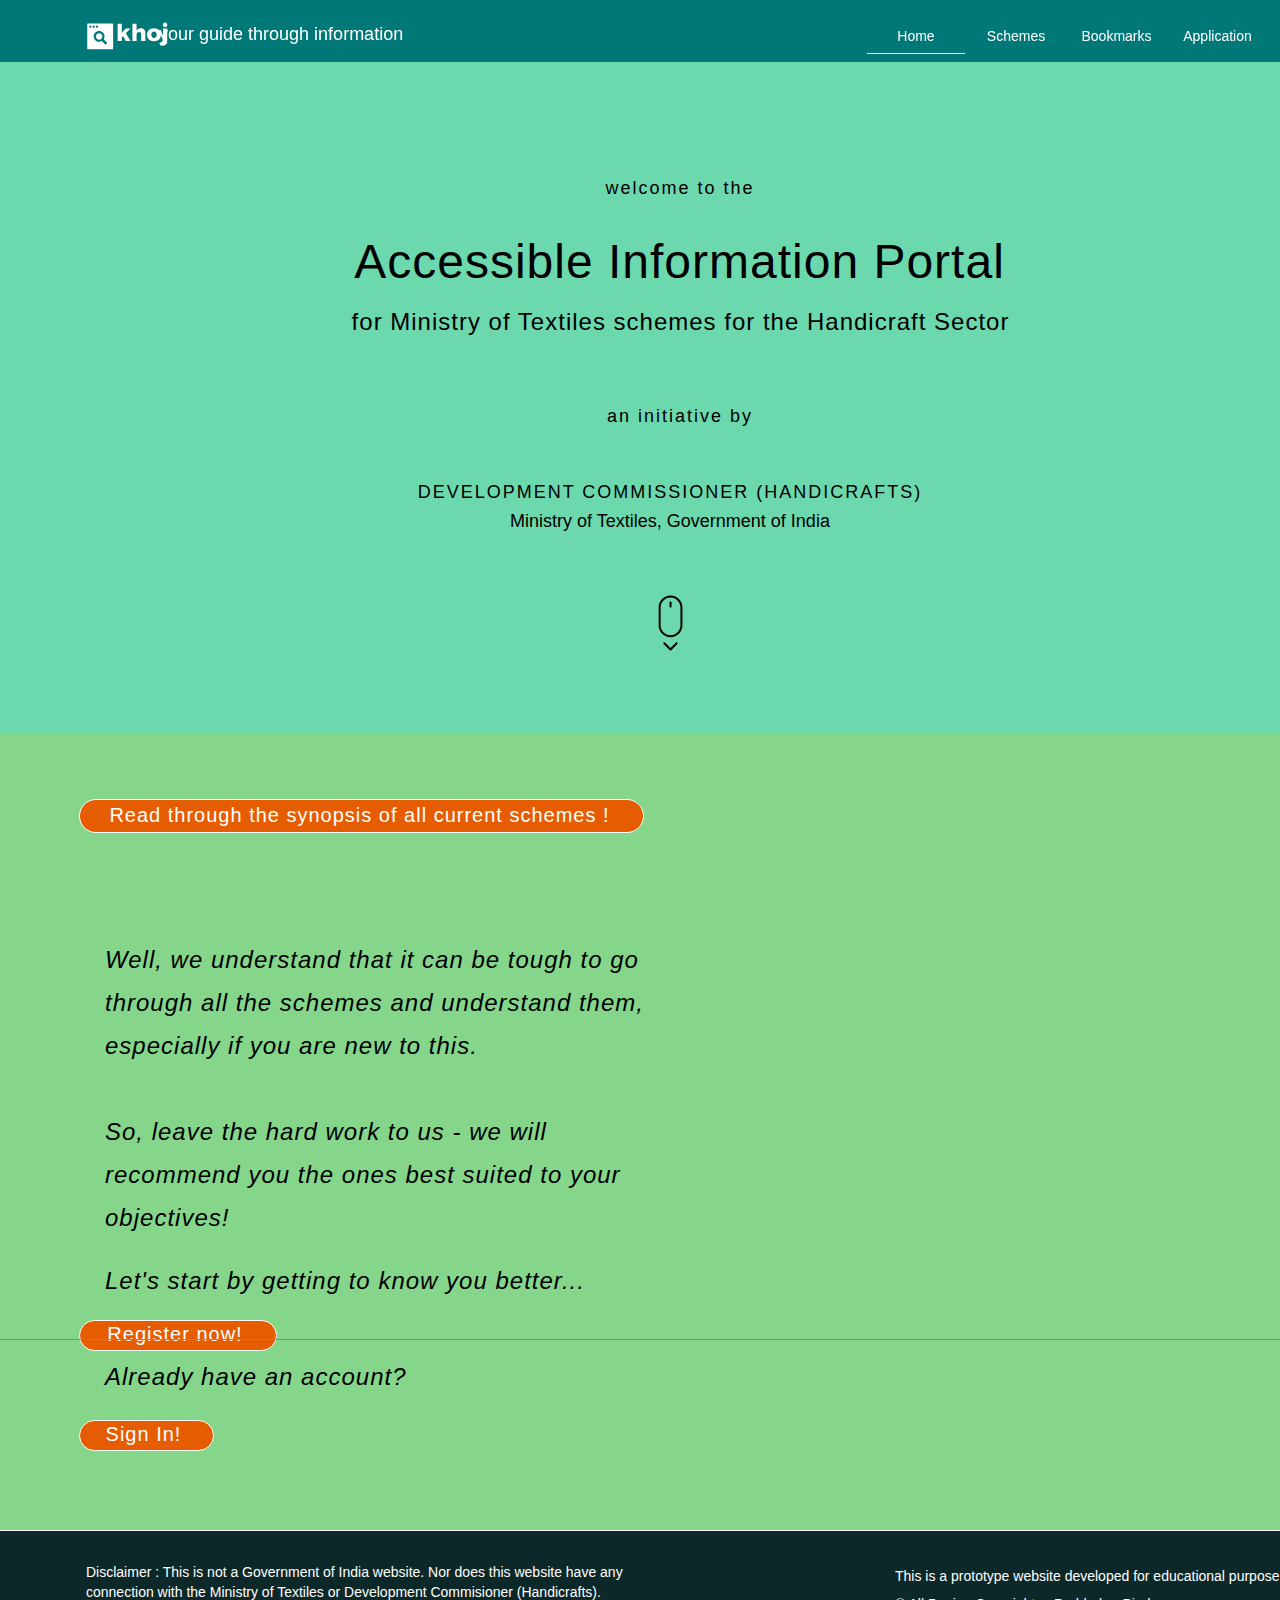
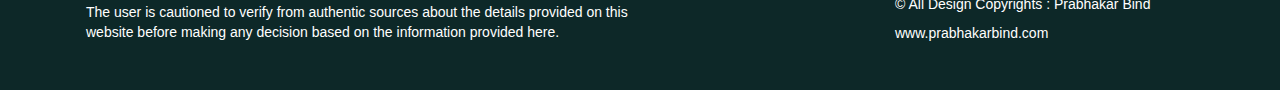
==== index.html @ 75a6207f "1st Commit" ====
<!DOCTYPE html>
<html class="nojs html css_verticalspacer" lang="en-US">
 <head>

  <meta http-equiv="Content-type" content="text/html;charset=UTF-8"/>
  <meta name="generator" content="2018.1.0.386"/>
  
  <script type="text/javascript">
   // Update the 'nojs'/'js' class on the html node
document.documentElement.className = document.documentElement.className.replace(/\bnojs\b/g, 'js');

// Check that all required assets are uploaded and up-to-date
if(typeof Muse == "undefined") window.Muse = {}; window.Muse.assets = {"required":["museutils.js", "museconfig.js", "jquery.watch.js", "jquery.musemenu.js", "require.js", "index.css"], "outOfDate":[]};
</script>
  
  <title>Home</title>
  <!-- CSS -->
  <link rel="stylesheet" type="text/css" href="css/site_global.css?crc=444006867"/>
  <link rel="stylesheet" type="text/css" href="css/master_b-master.css?crc=3882688086"/>
  <link rel="stylesheet" type="text/css" href="css/index.css?crc=4077096719" id="pagesheet"/>
  <!-- IE-only CSS -->
  <!--[if lt IE 9]>
  <link rel="stylesheet" type="text/css" href="css/iefonts_index.css?crc=381731650"/>
  <![endif]-->
  <!-- Other scripts -->
  <script type="text/javascript">
   var __adobewebfontsappname__ = "muse";
</script>
  <!-- JS includes -->
  <script src="https://webfonts.creativecloud.com/ubuntu:n3,n5,n4,i3:default.js" type="text/javascript"></script>
  <!--[if lt IE 9]>
  <script src="scripts/html5shiv.js?crc=4241844378" type="text/javascript"></script>
  <![endif]-->
   </head>
 <body>

  <div class="clearfix" id="page"><!-- group -->
   <div class="clearfix grpelem" id="pu12442"><!-- column -->
    <div class="clip_frame colelem" id="u12442"><!-- svg -->
     <img class="svg" id="u12438" src="images/khoj_logo_outlines.svg?crc=4001768612" width="86" height="31" alt="" data-mu-svgfallback="images/khoj_logo_outlines_poster_.png?crc=4198487439"/>
    </div>
    <div class="browser_width colelem" id="u9307-bw">
     <div id="u9307"><!-- column -->
      <div class="clearfix" id="u9307_align_to_page">
       <div class="clearfix colelem" id="u9432-4"><!-- content -->
        <p>welcome to the</p>
       </div>
       <div class="clearfix colelem" id="u9436-4"><!-- content -->
        <p>Accessible Information Portal</p>
       </div>
       <div class="clearfix colelem" id="u9439-4"><!-- content -->
        <p>for Ministry of Textiles schemes for the Handicraft Sector</p>
       </div>
       <div class="clearfix colelem" id="u9442-4"><!-- content -->
        <p>an initiative by</p>
       </div>
       <div class="clearfix colelem" id="u9492-4"><!-- content -->
        <p>DEVELOPMENT COMMISSIONER (HANDICRAFTS)</p>
       </div>
       <div class="clearfix colelem" id="u9495-4"><!-- content -->
        <p>Ministry of Textiles, Government of India</p>
       </div>
       <div class="clip_frame colelem" id="u12160"><!-- svg -->
        <img class="svg" id="u12156" src="images/mouse-scroll-thin--noun_486805_cc.svg?crc=195424425" width="35" height="64" alt="" data-mu-svgfallback="images/mouse%20scroll%20thin-%20noun_486805_cc_poster_.png?crc=3994994141"/>
       </div>
      </div>
     </div>
    </div>
    <div class="clearfix colelem" id="pu9454"><!-- group -->
     <div class="browser_width grpelem" id="u9454-bw">
      <div id="u9454"><!-- column -->
       <div class="clearfix" id="u9454_align_to_page">
        <a class="nonblock nontext Button transition rounded-corners clearfix colelem" id="buttonu9468" href="schemes.html"><!-- container box --><div class="clearfix grpelem" id="u9469-4"><!-- content --><p>Read through the synopsis of all current schemes !</p></div></a>
        <div class="clearfix colelem" id="u9477-7"><!-- content -->
         <p>Well, we understand that it can be tough to go through all the schemes and understand them, especially if you are new to this.</p>
         <p>&nbsp;</p>
         <p>So, leave the hard work to us - we will recommend you the ones best suited to your objectives!</p>
        </div>
        <div class="clearfix colelem" id="u9480-4"><!-- content -->
         <p>Let's start by getting to know you better...</p>
        </div>
        <a class="nonblock nontext Button transition rounded-corners clearfix colelem" id="buttonu9485" href="registration1.html"><!-- container box --><div class="clearfix grpelem" id="u9486-4"><!-- content --><p>Register now!</p></div></a>
       </div>
      </div>
     </div>
     <div class="browser_width grpelem" id="u12179-bw">
      <div id="u12179"><!-- column -->
       <div class="clearfix" id="u12179_align_to_page">
        <div class="clearfix colelem" id="u12167-4"><!-- content -->
         <p>Already have an account?</p>
        </div>
        <div class="Button transition rounded-corners clearfix colelem" id="buttonu12170"><!-- container box -->
         <div class="clearfix grpelem" id="u12171-4"><!-- content -->
          <p>Sign In!</p>
         </div>
        </div>
       </div>
      </div>
     </div>
    </div>
   </div>
   <div class="clearfix grpelem" id="pu9519"><!-- group -->
    <div id="u9519"><!-- simple frame --></div>
    <nav class="MenuBar clearfix" id="menuu9310"><!-- horizontal box -->
     <div class="MenuItemContainer clearfix grpelem" id="u9311"><!-- vertical box -->
      <a class="nonblock nontext MenuItem MenuItemWithSubMenu MuseMenuActive clearfix colelem" id="u9312" href="index.html"><!-- horizontal box --><div class="MenuItemLabel NoWrap clearfix grpelem" id="u9314-4"><!-- content --><p>Home</p></div></a>
     </div>
     <div class="MenuItemContainer clearfix grpelem" id="u9318"><!-- vertical box -->
      <a class="nonblock nontext MenuItem MenuItemWithSubMenu clearfix colelem" id="u9321" href="schemes.html"><!-- horizontal box --><div class="MenuItemLabel NoWrap clearfix grpelem" id="u9324-4"><!-- content --><p>Schemes</p></div></a>
     </div>
     <div class="MenuItemContainer clearfix grpelem" id="u9355"><!-- vertical box -->
      <a class="nonblock nontext MenuItem MenuItemWithSubMenu clearfix colelem" id="u9358" href="bookmarks.html"><!-- horizontal box --><div class="MenuItemLabel NoWrap clearfix grpelem" id="u9361-4"><!-- content --><p>Bookmarks</p></div></a>
     </div>
     <div class="MenuItemContainer clearfix grpelem" id="u9384"><!-- vertical box -->
      <a class="nonblock nontext MenuItem MenuItemWithSubMenu clearfix colelem" id="u9387" href="application.html"><!-- horizontal box --><div class="MenuItemLabel NoWrap clearfix grpelem" id="u9388-4"><!-- content --><p>Application</p></div></a>
     </div>
    </nav>
    <div class="clearfix" id="u9423-4"><!-- content -->
     <p>your guide through information</p>
    </div>
   </div>
   <div class="verticalspacer" data-offset-top="1487" data-content-above-spacer="1487" data-content-below-spacer="160"></div>
   <div class="clearfix grpelem" id="u9516"><!-- group -->
    <div class="clearfix grpelem" id="u9504-6"><!-- content -->
     <p>Disclaimer : This is not a Government of India website. Nor does this website have any connection with the Ministry of Textiles or Development Commisioner (Handicrafts).</p>
     <p>The user is cautioned to verify from authentic sources about the details provided on this website before making any decision based on the information provided here.</p>
    </div>
    <div class="clearfix grpelem" id="pu9507-6"><!-- column -->
     <div class="clearfix colelem" id="u9507-6"><!-- content -->
      <p>This is a prototype website developed for educational purpose.</p>
      <p>© All Design Copyrights : Prabhakar Bind</p>
     </div>
     <a class="nonblock nontext clearfix colelem" id="u9510-4" href="http://www.prabhakarbind.com" target="_blank" title="Prabhakar Bind Portfolio Website"><!-- content --><p>www.prabhakarbind.com</p></a>
    </div>
   </div>
  </div>
  <!-- Other scripts -->
  <script type="text/javascript">
   // Decide whether to suppress missing file error or not based on preference setting
var suppressMissingFileError = false
</script>
  <script type="text/javascript">
   window.Muse.assets.check=function(c){if(!window.Muse.assets.checked){window.Muse.assets.checked=!0;var b={},d=function(a,b){if(window.getComputedStyle){var c=window.getComputedStyle(a,null);return c&&c.getPropertyValue(b)||c&&c[b]||""}if(document.documentElement.currentStyle)return(c=a.currentStyle)&&c[b]||a.style&&a.style[b]||"";return""},a=function(a){if(a.match(/^rgb/))return a=a.replace(/\s+/g,"").match(/([\d\,]+)/gi)[0].split(","),(parseInt(a[0])<<16)+(parseInt(a[1])<<8)+parseInt(a[2]);if(a.match(/^\#/))return parseInt(a.substr(1),
16);return 0},f=function(f){for(var g=document.getElementsByTagName("link"),j=0;j<g.length;j++)if("text/css"==g[j].type){var l=(g[j].href||"").match(/\/?css\/([\w\-]+\.css)\?crc=(\d+)/);if(!l||!l[1]||!l[2])break;b[l[1]]=l[2]}g=document.createElement("div");g.className="version";g.style.cssText="display:none; width:1px; height:1px;";document.getElementsByTagName("body")[0].appendChild(g);for(j=0;j<Muse.assets.required.length;){var l=Muse.assets.required[j],k=l.match(/([\w\-\.]+)\.(\w+)$/),i=k&&k[1]?
k[1]:null,k=k&&k[2]?k[2]:null;switch(k.toLowerCase()){case "css":i=i.replace(/\W/gi,"_").replace(/^([^a-z])/gi,"_$1");g.className+=" "+i;i=a(d(g,"color"));k=a(d(g,"backgroundColor"));i!=0||k!=0?(Muse.assets.required.splice(j,1),"undefined"!=typeof b[l]&&(i!=b[l]>>>24||k!=(b[l]&16777215))&&Muse.assets.outOfDate.push(l)):j++;g.className="version";break;case "js":j++;break;default:throw Error("Unsupported file type: "+k);}}c?c().jquery!="1.8.3"&&Muse.assets.outOfDate.push("jquery-1.8.3.min.js"):Muse.assets.required.push("jquery-1.8.3.min.js");
g.parentNode.removeChild(g);if(Muse.assets.outOfDate.length||Muse.assets.required.length)g="Some files on the server may be missing or incorrect. Clear browser cache and try again. If the problem persists please contact website author.",f&&Muse.assets.outOfDate.length&&(g+="\nOut of date: "+Muse.assets.outOfDate.join(",")),f&&Muse.assets.required.length&&(g+="\nMissing: "+Muse.assets.required.join(",")),suppressMissingFileError?(g+="\nUse SuppressMissingFileError key in AppPrefs.xml to show missing file error pop up.",console.log(g)):alert(g)};location&&location.search&&location.search.match&&location.search.match(/muse_debug/gi)?
setTimeout(function(){f(!0)},5E3):f()}};
var muse_init=function(){require.config({baseUrl:""});require(["jquery","museutils","whatinput","jquery.watch","jquery.musemenu"],function(c){var $ = c;$(document).ready(function(){try{
window.Muse.assets.check($);/* body */
Muse.Utils.transformMarkupToFixBrowserProblemsPreInit();/* body */
Muse.Utils.prepHyperlinks(true);/* body */
Muse.Utils.resizeHeight('.browser_width');/* resize height */
Muse.Utils.requestAnimationFrame(function() { $('body').addClass('initialized'); });/* mark body as initialized */
Muse.Utils.makeButtonsVisibleAfterSettingMinWidth();/* body */
Muse.Utils.initWidget('.MenuBar', ['#bp_infinity'], function(elem) { return $(elem).museMenu(); });/* unifiedNavBar */
Muse.Utils.fullPage('#page');/* 100% height page */
Muse.Utils.showWidgetsWhenReady();/* body */
Muse.Utils.transformMarkupToFixBrowserProblems();/* body */
}catch(b){if(b&&"function"==typeof b.notify?b.notify():Muse.Assert.fail("Error calling selector function: "+b),false)throw b;}})})};

</script>
  <!-- RequireJS script -->
  <script src="scripts/require.js?crc=7928878" type="text/javascript" async data-main="scripts/museconfig.js?crc=310584261" onload="if (requirejs) requirejs.onError = function(requireType, requireModule) { if (requireType && requireType.toString && requireType.toString().indexOf && 0 <= requireType.toString().indexOf('#scripterror')) window.Muse.assets.check(); }" onerror="window.Muse.assets.check();"></script>
   </body>
</html>
---- css/site_global.css ----
html{min-height:100%;min-width:100%;-ms-text-size-adjust:none;}body,div,dl,dt,dd,ul,ol,li,nav,h1,h2,h3,h4,h5,h6,pre,code,form,fieldset,legend,input,button,textarea,p,blockquote,th,td,a{margin:0px;padding:0px;border-width:0px;border-style:solid;border-color:transparent;-webkit-transform-origin:left top;-ms-transform-origin:left top;-o-transform-origin:left top;transform-origin:left top;background-repeat:no-repeat;}button.submit-btn{-moz-box-sizing:content-box;-webkit-box-sizing:content-box;box-sizing:content-box;}.transition{-webkit-transition-property:background-image,background-position,background-color,border-color,border-radius,color,font-size,font-style,font-weight,letter-spacing,line-height,text-align,box-shadow,text-shadow,opacity;transition-property:background-image,background-position,background-color,border-color,border-radius,color,font-size,font-style,font-weight,letter-spacing,line-height,text-align,box-shadow,text-shadow,opacity;}.transition *{-webkit-transition:inherit;transition:inherit;}table{border-collapse:collapse;border-spacing:0px;}fieldset,img{border:0px;border-style:solid;-webkit-transform-origin:left top;-ms-transform-origin:left top;-o-transform-origin:left top;transform-origin:left top;}address,caption,cite,code,dfn,em,strong,th,var,optgroup{font-style:inherit;font-weight:inherit;}del,ins{text-decoration:none;}li{list-style:none;}caption,th{text-align:left;}h1,h2,h3,h4,h5,h6{font-size:100%;font-weight:inherit;}input,button,textarea,select,optgroup,option{font-family:inherit;font-size:inherit;font-style:inherit;font-weight:inherit;}.form-grp input,.form-grp textarea{-webkit-appearance:none;-webkit-border-radius:0;}body{font-family:Arial, Helvetica Neue, Helvetica, sans-serif;text-align:left;font-size:14px;line-height:17px;word-wrap:break-word;text-rendering:optimizeLegibility;-moz-font-feature-settings:'liga';-ms-font-feature-settings:'liga';-webkit-font-feature-settings:'liga';font-feature-settings:'liga';}a:link{color:#0000FF;text-decoration:underline;}a:visited{color:#800080;text-decoration:underline;}a:hover{color:#0000FF;text-decoration:underline;}a:active{color:#EE0000;text-decoration:underline;}a.nontext{color:black;text-decoration:none;font-style:normal;font-weight:normal;}.normal_text{color:#000000;direction:ltr;font-family:Arial, Helvetica Neue, Helvetica, sans-serif;font-size:14px;font-style:normal;font-weight:normal;letter-spacing:0px;line-height:17px;text-align:left;text-decoration:none;text-indent:0px;text-transform:none;vertical-align:0px;padding:0px;}.list0 li:before{position:absolute;right:100%;letter-spacing:0px;text-decoration:none;font-weight:normal;font-style:normal;}.rtl-list li:before{right:auto;left:100%;}.nls-None > li:before,.nls-None .list3 > li:before,.nls-None .list6 > li:before{margin-right:6px;content:'•';}.nls-None .list1 > li:before,.nls-None .list4 > li:before,.nls-None .list7 > li:before{margin-right:6px;content:'○';}.nls-None,.nls-None .list1,.nls-None .list2,.nls-None .list3,.nls-None .list4,.nls-None .list5,.nls-None .list6,.nls-None .list7,.nls-None .list8{padding-left:34px;}.nls-None.rtl-list,.nls-None .list1.rtl-list,.nls-None .list2.rtl-list,.nls-None .list3.rtl-list,.nls-None .list4.rtl-list,.nls-None .list5.rtl-list,.nls-None .list6.rtl-list,.nls-None .list7.rtl-list,.nls-None .list8.rtl-list{padding-left:0px;padding-right:34px;}.nls-None .list2 > li:before,.nls-None .list5 > li:before,.nls-None .list8 > li:before{margin-right:6px;content:'-';}.nls-None.rtl-list > li:before,.nls-None .list1.rtl-list > li:before,.nls-None .list2.rtl-list > li:before,.nls-None .list3.rtl-list > li:before,.nls-None .list4.rtl-list > li:before,.nls-None .list5.rtl-list > li:before,.nls-None .list6.rtl-list > li:before,.nls-None .list7.rtl-list > li:before,.nls-None .list8.rtl-list > li:before{margin-right:0px;margin-left:6px;}.TabbedPanelsTab{white-space:nowrap;}.MenuBar .MenuBarView,.MenuBar .SubMenuView{display:block;list-style:none;}.MenuBar .SubMenu{display:none;position:absolute;}.NoWrap{white-space:nowrap;word-wrap:normal;}.rootelem{margin-left:auto;margin-right:auto;}.colelem{display:inline;float:left;clear:both;}.clearfix:after{content:"\0020";visibility:hidden;display:block;height:0px;clear:both;}*:first-child+html .clearfix{zoom:1;}.clip_frame{overflow:hidden;}.popup_anchor{position:relative;width:0px;height:0px;}.allow_click_through *{pointer-events:auto;}.popup_element{z-index:100000;}.svg{display:block;vertical-align:top;}span.wrap{content:'';clear:left;display:block;}span.actAsInlineDiv{display:inline-block;}.position_content,.excludeFromNormalFlow{float:left;}.preload_images{position:absolute;overflow:hidden;left:-9999px;top:-9999px;height:1px;width:1px;}.preload{height:1px;width:1px;}.animateStates{-webkit-transition:0.3s ease-in-out;-moz-transition:0.3s ease-in-out;-o-transition:0.3s ease-in-out;transition:0.3s ease-in-out;}[data-whatinput="mouse"] *:focus,[data-whatinput="touch"] *:focus,input:focus,textarea:focus{outline:none;}textarea{resize:none;overflow:auto;}.allow_click_through,.fld-prompt{pointer-events:none;}.wrapped-input{position:absolute;top:0px;left:0px;background:transparent;border:none;}.submit-btn{z-index:50000;cursor:pointer;}.anchor_item{width:22px;height:18px;}.MenuBar .SubMenuVisible,.MenuBarVertical .SubMenuVisible,.MenuBar .SubMenu .SubMenuVisible,.popup_element.Active,span.actAsPara,.actAsDiv,a.nonblock.nontext,img.block{display:block;}.widget_invisible,.js .invi,.js .mse_pre_init{visibility:hidden;}.ose_ei{visibility:hidden;z-index:0;}.no_vert_scroll{overflow-y:hidden;}.always_vert_scroll{overflow-y:scroll;}.always_horz_scroll{overflow-x:scroll;}.fullscreen{overflow:hidden;left:0px;top:0px;position:fixed;height:100%;width:100%;-moz-box-sizing:border-box;-webkit-box-sizing:border-box;-ms-box-sizing:border-box;box-sizing:border-box;}.fullwidth{position:absolute;}.borderbox{-moz-box-sizing:border-box;-webkit-box-sizing:border-box;-ms-box-sizing:border-box;box-sizing:border-box;}.scroll_wrapper{position:absolute;overflow:auto;left:0px;right:0px;top:0px;bottom:0px;padding-top:0px;padding-bottom:0px;margin-top:0px;margin-bottom:0px;}.browser_width > *{position:absolute;left:0px;right:0px;}.grpelem,.accordion_wrapper{display:inline;float:left;}.fld-checkbox input[type=checkbox],.fld-radiobutton input[type=radio]{position:absolute;overflow:hidden;clip:rect(0px, 0px, 0px, 0px);height:1px;width:1px;margin:-1px;padding:0px;border:0px;}.fld-checkbox input[type=checkbox] + label,.fld-radiobutton input[type=radio] + label{display:inline-block;background-repeat:no-repeat;cursor:pointer;float:left;width:100%;height:100%;}.pointer_cursor,.fld-recaptcha-mode,.fld-recaptcha-refresh,.fld-recaptcha-help{cursor:pointer;}p,h1,h2,h3,h4,h5,h6,ol,ul,span.actAsPara{max-height:1000000px;}.superscript{vertical-align:super;font-size:66%;line-height:0px;}.subscript{vertical-align:sub;font-size:66%;line-height:0px;}.horizontalSlideShow{-ms-touch-action:pan-y;touch-action:pan-y;}.verticalSlideShow{-ms-touch-action:pan-x;touch-action:pan-x;}.colelem100,.verticalspacer{clear:both;}.list0 li,.MenuBar .MenuItemContainer,.SlideShowContentPanel .fullscreen img,.css_verticalspacer .verticalspacer{position:relative;}.popup_element.Inactive,.js .disn,.js .an_invi,.hidden,.breakpoint{display:none;}#muse_css_mq{position:absolute;display:none;background-color:#FFFFFE;}.fluid_height_spacer{width:0.01px;}.muse_check_css{display:none;position:fixed;}@media screen and (-webkit-min-device-pixel-ratio:0){body{text-rendering:auto;}}
---- css/master_b-master.css ----
#u12438{display:block;}#u9519{background-color:#007877;}#menuu9310{border-width:0px;border-color:transparent;background-color:transparent;}#u12442,#u9311,#u9312{background-color:transparent;}#u9312:hover{border-style:solid;border-color:#FFFFFF;border-width:0px 0px 1px;}#u9314-4{border-width:0px;border-color:transparent;background-color:transparent;text-align:center;color:#FFFFFF;font-family:ubuntu, sans-serif;font-weight:500;}#u9318,#u9321{background-color:transparent;}#u9312.MuseMenuActive,#u9321:hover{border-style:solid;border-color:#FFFFFF;border-width:0px 0px 1px;}#u9324-4{border-width:0px;border-color:transparent;background-color:transparent;text-align:center;color:#FFFFFF;font-family:ubuntu, sans-serif;font-weight:500;}#u9355,#u9358{background-color:transparent;}#u9321.MuseMenuActive,#u9358:hover{border-style:solid;border-color:#FFFFFF;border-width:0px 0px 1px;}#u9361-4{border-width:0px;border-color:transparent;background-color:transparent;text-align:center;color:#FFFFFF;font-family:ubuntu, sans-serif;font-weight:500;}#u9384,#u9387{background-color:transparent;}#u9358.MuseMenuActive,#u9387:hover{border-style:solid;border-color:#FFFFFF;border-width:0px 0px 1px;}#u9387.MuseMenuActive{border-style:solid;border-color:#FFFFFF;border-width:0px 0px 1px;}#u9388-4{border-width:0px;border-color:transparent;background-color:transparent;text-align:center;color:#FFFFFF;font-family:ubuntu, sans-serif;font-weight:500;}.MenuItem{cursor:pointer;}#u9423-4{background-color:transparent;text-transform:lowercase;font-size:18px;color:#FFFFFF;line-height:22px;font-family:ubuntu, sans-serif;font-weight:300;}#u9516{background-color:#0D2828;}#u9504-6{background-color:transparent;color:#FFFFFF;line-height:20px;font-family:ubuntu, sans-serif;font-weight:300;}#u9507-6,#u9510-4{background-color:transparent;color:#FFFFFF;line-height:28px;font-family:ubuntu, sans-serif;font-weight:300;}
---- css/index.css ----
.version.index{color:#0000F3;background-color:#038F0F;}#page{z-index:1;width:1340px;min-height:597px;background-image:none;border-width:0px;border-color:#000000;background-color:transparent;padding-bottom:1px;margin-left:auto;margin-right:auto;}#pu12442{z-index:108;width:0.01px;padding-bottom:0px;margin-right:-10000px;margin-top:21px;margin-left:-100px;}#u12442{z-index:108;width:86px;margin-left:184px;position:relative;}#u12438{z-index:109;}#u9307{z-index:2;min-height:671.7500000000001px;background-color:#6CD8AE;padding-bottom:0px;}#u9307_align_to_page{margin-left:auto;margin-right:auto;position:relative;width:1340px;left:-100px;padding-top:115px;padding-bottom:80px;}#u9432-4{z-index:3;width:424px;min-height:29px;background-color:transparent;font-size:18px;letter-spacing:2px;text-align:center;color:#000000;line-height:22px;font-family:ubuntu, sans-serif;font-weight:300;left:568px;position:relative;}#u9436-4{z-index:19;width:849px;min-height:64px;background-color:transparent;font-size:48px;letter-spacing:1px;text-align:center;color:#000000;line-height:58px;font-family:ubuntu, sans-serif;font-weight:500;left:355px;margin-top:27px;position:relative;}#u9439-4{z-index:23;width:849px;min-height:34px;background-color:transparent;font-size:24px;letter-spacing:1px;text-align:center;color:#000000;line-height:29px;font-family:ubuntu, sans-serif;font-weight:300;left:356px;margin-top:10px;position:relative;}#u9442-4{z-index:7;width:424px;min-height:29px;background-color:transparent;font-size:18px;letter-spacing:2px;text-align:center;color:#000000;line-height:22px;font-family:ubuntu, sans-serif;font-weight:300;left:568px;margin-top:64px;position:relative;}#u9492-4{z-index:11;width:540px;min-height:29px;background-color:transparent;font-size:18px;letter-spacing:2px;text-align:center;color:#000000;line-height:22px;font-family:ubuntu, sans-serif;font-weight:500;left:500px;margin-top:47px;position:relative;}#u9495-4{z-index:15;width:540px;min-height:29px;background-color:transparent;font-size:18px;letter-spacing:0px;text-align:center;color:#000000;line-height:22px;font-family:ubuntu, sans-serif;font-weight:300;left:500px;position:relative;}#u12160{z-index:59;width:35px;background-color:transparent;left:752px;margin-top:51px;position:relative;}#u12156{z-index:60;display:block;}.js body{visibility:hidden;}.js body.initialized{visibility:visible;}#u9307-bw{z-index:2;min-height:671.7500000000001px;margin-top:10px;}#pu9454{z-index:27;width:0.01px;}#u9454{z-index:27;min-height:753px;background-color:#85D68A;}#u9454_align_to_page{margin-left:auto;margin-right:auto;position:relative;width:1340px;left:-100px;padding-top:65px;padding-bottom:179px;}#buttonu9468{z-index:28;width:563px;height:28px;-webkit-transition-duration:0.3s;-webkit-transition-delay:0s;-webkit-transition-timing-function:ease-in-out;transition-duration:0.3s;transition-delay:0s;transition-timing-function:ease-in-out;background-image:url("../images/blank.gif?crc=4208392903");border-style:solid;border-width:1px;border-color:#FFFFFF;background-color:#E65C00;border-radius:50px;padding-bottom:4px;left:179px;position:relative;}#buttonu9468:hover{border-color:#FFFFFF;background-color:#FFFFFF;width:563px;height:28px;min-height:0px;margin:0px;}#u9469-4{z-index:29;width:531px;min-height:25px;background-color:transparent;font-size:20px;letter-spacing:1px;text-align:center;color:#FFFFFF;line-height:24px;font-family:ubuntu, sans-serif;font-weight:400;position:relative;margin-right:-10000px;margin-top:3px;left:14px;}#buttonu9468:hover #u9469-4{padding-top:0px;padding-bottom:0px;min-height:25px;width:531px;margin:3px -10000px 0px 0px;}#buttonu9468.ButtonSelected #u9469-4{padding-top:0px;padding-bottom:0px;min-height:25px;width:531px;margin:3px -10000px 0px 0px;}#buttonu9468:hover #u9469-4 p{color:#E65C00;visibility:inherit;}#u9477-7{z-index:38;width:580px;min-height:33px;background-color:transparent;font-size:24px;letter-spacing:1px;color:#000000;line-height:43px;font-family:ubuntu, sans-serif;font-weight:300;font-style:italic;left:205px;margin-top:105px;position:relative;}#u9480-4{z-index:45;width:580px;min-height:33px;background-color:transparent;font-size:24px;letter-spacing:1px;color:#000000;line-height:43px;font-family:ubuntu, sans-serif;font-weight:300;font-style:italic;left:205px;margin-top:20px;position:relative;}#buttonu9485{z-index:33;width:196px;height:29px;-webkit-transition-duration:0.3s;-webkit-transition-delay:0s;-webkit-transition-timing-function:ease-in-out;transition-duration:0.3s;transition-delay:0s;transition-timing-function:ease-in-out;background-image:url("../images/blank.gif?crc=4208392903");border-style:solid;border-width:1px;border-color:#FFFFFF;background-color:#E65C00;border-radius:50px;left:179px;margin-top:18px;position:relative;}#buttonu9485:hover{border-color:#FFFFFF;background-color:#FFFFFF;width:196px;height:29px;min-height:0px;margin:18px 0px 0px;}#u9486-4{z-index:34;width:162px;min-height:28px;background-color:transparent;font-size:20px;letter-spacing:1px;text-align:center;color:#FFFFFF;line-height:24px;font-family:ubuntu, sans-serif;font-weight:400;position:relative;margin-right:-10000px;margin-top:1px;left:14px;}#buttonu9485:hover #u9486-4{padding-top:0px;padding-bottom:0px;min-height:28px;width:162px;margin:1px -10000px 0px 0px;}#buttonu9485.ButtonSelected #u9486-4{padding-top:0px;padding-bottom:0px;min-height:28px;width:162px;margin:1px -10000px 0px 0px;}#buttonu9485:hover #u9486-4 p{color:#E65C00;visibility:inherit;}#u9454-bw{z-index:27;min-height:753px;}#u12179{z-index:49;min-height:147px;border-style:solid;border-color:#43B557;background-color:transparent;border-width:1px 0px 0px;}#u12179_align_to_page{margin-left:auto;margin-right:auto;position:relative;width:1340px;left:-100px;padding-top:15px;padding-bottom:37px;}#u12167-4{z-index:50;width:343px;min-height:33px;background-color:transparent;font-size:24px;letter-spacing:1px;color:#000000;line-height:43px;font-family:ubuntu, sans-serif;font-weight:300;font-style:italic;left:205px;position:relative;}#buttonu12170{z-index:54;width:133px;height:29px;-webkit-transition-duration:0.3s;-webkit-transition-delay:0s;-webkit-transition-timing-function:ease-in-out;transition-duration:0.3s;transition-delay:0s;transition-timing-function:ease-in-out;background-image:url("../images/blank.gif?crc=4208392903");border-style:solid;border-width:1px;border-color:#FFFFFF;background-color:#E65C00;border-radius:50px;left:179px;margin-top:22px;position:relative;}#buttonu12170:hover{border-color:#FFFFFF;background-color:#FFFFFF;width:133px;height:29px;min-height:0px;margin:22px 0px 0px;}#buttonu12170.ButtonSelected{background-color:#E65C00;width:133px;height:29px;min-height:0px;margin:22px 0px 0px;}#u12171-4{z-index:55;width:99px;min-height:28px;background-color:transparent;font-size:20px;letter-spacing:1px;text-align:center;color:#FFFFFF;line-height:24px;font-family:ubuntu, sans-serif;font-weight:400;position:relative;margin-right:-10000px;margin-top:1px;left:14px;}#buttonu12170:hover #u12171-4{padding-top:0px;padding-bottom:0px;min-height:28px;width:99px;margin:1px -10000px 0px 0px;}#buttonu12170.ButtonSelected #u12171-4{padding-top:0px;padding-bottom:0px;min-height:28px;width:99px;margin:1px -10000px 0px 0px;}#buttonu12170:hover #u12171-4 p{color:#E65C00;visibility:inherit;}#buttonu9468.ButtonSelected #u9469-4 p,#buttonu9485.ButtonSelected #u9486-4 p,#buttonu12170.ButtonSelected #u12171-4 p{color:#FFFFFF;visibility:inherit;}#u12179-bw{z-index:49;min-height:147px;margin-top:605px;}#pu9519{z-index:61;width:0.01px;height:0px;padding-bottom:62px;margin-right:-10000px;}#u9519{z-index:61;width:1348px;height:62px;position:fixed;top:0px;left:50%;margin-left:-674px;}#menuu9310{z-index:62;width:400px;height:34px;position:fixed;top:20px;left:50%;margin-left:227px;}#u9311{width:98px;min-height:33px;padding-bottom:1px;position:relative;margin-right:-10000px;}#u9312{width:98px;padding-bottom:16px;position:relative;}#u9312:hover{width:98px;min-height:0px;margin:0px 0px -1px;}#u9314-4{width:98px;min-height:17px;position:relative;margin-right:-10000px;top:8px;}#u9312:hover #u9314-4{padding-top:0px;padding-bottom:0px;min-height:17px;width:98px;margin:0px -10000px 0px 0px;}#u9318{width:98px;min-height:34px;position:relative;margin-right:-10000px;left:100px;}#u9321{width:98px;padding-bottom:17px;position:relative;}#u9312.MuseMenuActive,#u9321:hover{width:98px;min-height:0px;margin:0px 0px -1px;}#u9321.MuseMenuActive{width:98px;min-height:0px;margin:0px 0px -1px;}#u9324-4{width:98px;min-height:17px;position:relative;margin-right:-10000px;top:8px;}#u9312.MuseMenuActive #u9314-4,#u9321:hover #u9324-4{padding-top:0px;padding-bottom:0px;min-height:17px;width:98px;margin:0px -10000px 0px 0px;}#u9321.MuseMenuActive #u9324-4{padding-top:0px;padding-bottom:0px;min-height:17px;width:98px;margin:0px -10000px 0px 0px;}#u9355{width:99px;min-height:34px;position:relative;margin-right:-10000px;left:200px;}#u9358{width:99px;padding-bottom:17px;position:relative;}#u9358:hover{width:99px;min-height:0px;margin:0px 0px -1px;}#u9361-4{width:99px;min-height:17px;position:relative;margin-right:-10000px;top:8px;}#u9358:hover #u9361-4{padding-top:0px;padding-bottom:0px;min-height:17px;width:99px;margin:0px -10000px 0px 0px;}#u9384{width:99px;min-height:34px;position:relative;margin-right:-10000px;left:301px;}#u9387{width:99px;padding-bottom:17px;position:relative;}#u9358.MuseMenuActive,#u9387:hover{width:99px;min-height:0px;margin:0px 0px -1px;}#u9387.MuseMenuActive{width:99px;min-height:0px;margin:0px 0px -1px;}#u9388-4{width:99px;min-height:17px;position:relative;margin-right:-10000px;top:8px;}#u9358.MuseMenuActive #u9361-4,#u9387:hover #u9388-4{padding-top:0px;padding-bottom:0px;min-height:17px;width:99px;margin:0px -10000px 0px 0px;}#u9387.MuseMenuActive #u9388-4{padding-top:0px;padding-bottom:0px;min-height:17px;width:99px;margin:0px -10000px 0px 0px;}#u9423-4{z-index:87;width:300px;min-height:23px;position:fixed;top:23px;left:50%;margin-left:-481px;}.css_verticalspacer .verticalspacer{height:calc(100vh - 1647px);}#u9516{z-index:91;width:1348px;padding-bottom:43px;position:relative;margin-right:-10000px;left:-4px;}#u9504-6{z-index:92;width:574px;min-height:83px;position:relative;margin-right:-10000px;margin-top:31px;left:90px;}#pu9507-6{z-index:98;width:0.01px;margin-right:-10000px;margin-top:31px;margin-left:899px;}#u9507-6{z-index:98;width:402px;min-height:60px;position:relative;}#u9510-4{z-index:104;width:327px;min-height:24px;top:-3px;margin-bottom:-3px;position:relative;}#muse_css_mq,.html{background-color:#FFFFFF;}body{position:relative;min-width:1340px;}.verticalspacer{min-height:1px;}
---- css/iefonts_index.css ----
#u9314-4{font-family:ubuntu-n5, sans-serif;}#u9324-4{font-family:ubuntu-n5, sans-serif;}#u9361-4{font-family:ubuntu-n5, sans-serif;}#u9388-4{font-family:ubuntu-n5, sans-serif;}#u9423-4,#u9504-6,#u9507-6,#u9510-4{font-family:ubuntu-n3, sans-serif;}#u9436-4,#u9492-4{font-family:ubuntu-n5, sans-serif;}#u9432-4,#u9439-4,#u9442-4,#u9495-4{font-family:ubuntu-n3, sans-serif;}#u9469-4{font-family:ubuntu-n4, sans-serif;}#u9486-4{font-family:ubuntu-n4, sans-serif;}#u9477-7,#u9480-4,#u12167-4{font-family:ubuntu-i3, sans-serif;}#u12171-4{font-family:ubuntu-n4, sans-serif;}
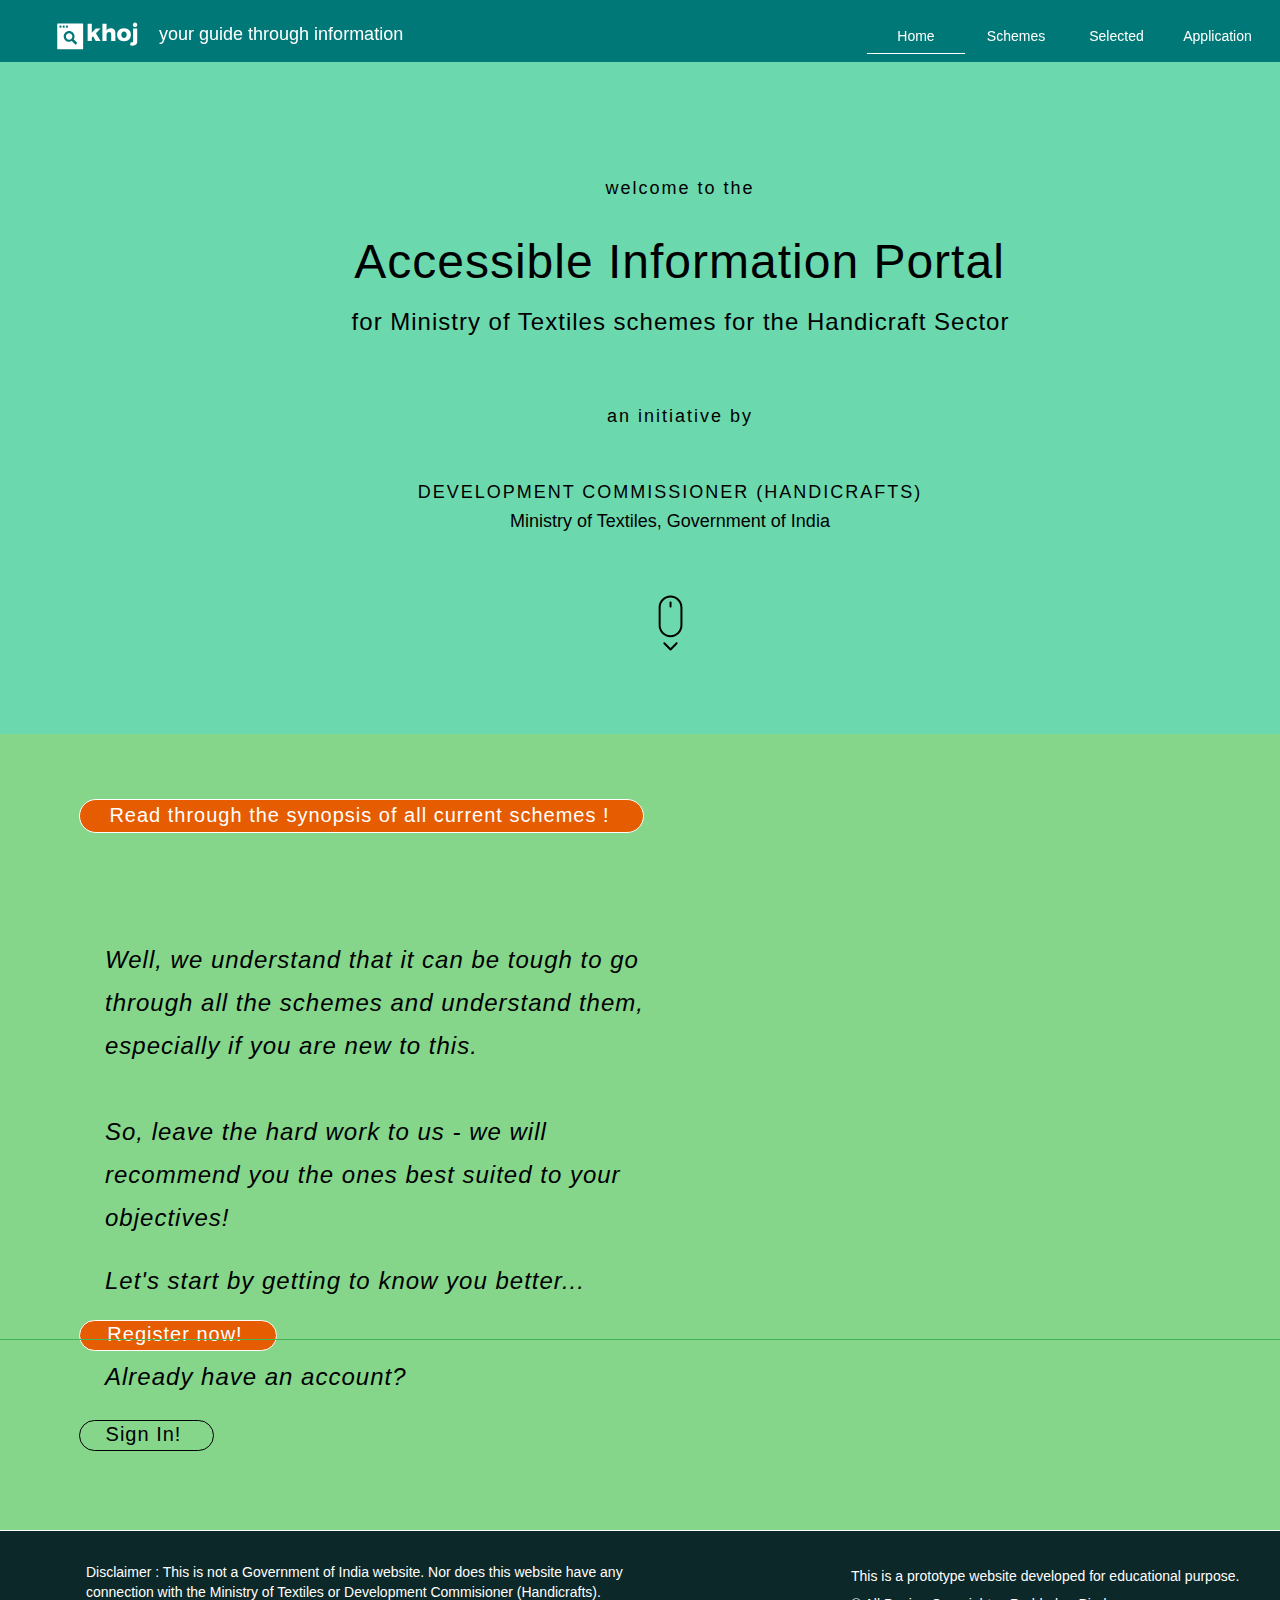
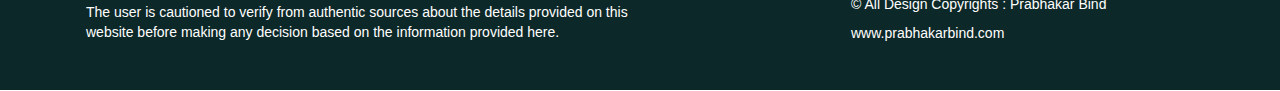
==== commit 5a7f13ef: "Update-02" ====
--- a/index.html
+++ b/index.html
@@ -10,14 +10,14 @@
 document.documentElement.className = document.documentElement.className.replace(/\bnojs\b/g, 'js');
 
 // Check that all required assets are uploaded and up-to-date
-if(typeof Muse == "undefined") window.Muse = {}; window.Muse.assets = {"required":["museutils.js", "museconfig.js", "jquery.watch.js", "jquery.musemenu.js", "require.js", "index.css"], "outOfDate":[]};
+if(typeof Muse == "undefined") window.Muse = {}; window.Muse.assets = {"required":["museutils.js", "museconfig.js", "jquery.musemenu.js", "jquery.watch.js", "require.js", "index.css"], "outOfDate":[]};
 </script>
   
   <title>Home</title>
   <!-- CSS -->
   <link rel="stylesheet" type="text/css" href="css/site_global.css?crc=444006867"/>
-  <link rel="stylesheet" type="text/css" href="css/master_b-master.css?crc=3882688086"/>
-  <link rel="stylesheet" type="text/css" href="css/index.css?crc=4077096719" id="pagesheet"/>
+  <link rel="stylesheet" type="text/css" href="css/master_b-master.css?crc=3859135314"/>
+  <link rel="stylesheet" type="text/css" href="css/index.css?crc=4289910284" id="pagesheet"/>
   <!-- IE-only CSS -->
   <!--[if lt IE 9]>
   <link rel="stylesheet" type="text/css" href="css/iefonts_index.css?crc=381731650"/>
@@ -27,7 +27,7 @@
    var __adobewebfontsappname__ = "muse";
 </script>
   <!-- JS includes -->
-  <script src="https://webfonts.creativecloud.com/ubuntu:n3,n5,n4,i3:default.js" type="text/javascript"></script>
+  <script src="https://webfonts.creativecloud.com/ubuntu:n5,n3,n4,i3:default.js" type="text/javascript"></script>
   <!--[if lt IE 9]>
   <script src="scripts/html5shiv.js?crc=4241844378" type="text/javascript"></script>
   <![endif]-->
@@ -35,10 +35,32 @@
  <body>
 
   <div class="clearfix" id="page"><!-- group -->
-   <div class="clearfix grpelem" id="pu12442"><!-- column -->
-    <div class="clip_frame colelem" id="u12442"><!-- svg -->
+   <div class="clearfix grpelem" id="pu9519"><!-- group -->
+    <div class="browser_width" id="u9519-bw">
+     <div id="u9519"><!-- simple frame --></div>
+    </div>
+    <nav class="MenuBar clearfix" id="menuu9310"><!-- horizontal box -->
+     <div class="MenuItemContainer clearfix grpelem" id="u9311"><!-- vertical box -->
+      <a class="nonblock nontext MenuItem MenuItemWithSubMenu MuseMenuActive clearfix colelem" id="u9312" href="index.html"><!-- horizontal box --><div class="MenuItemLabel NoWrap clearfix grpelem" id="u9314-4"><!-- content --><p>Home</p></div></a>
+     </div>
+     <div class="MenuItemContainer clearfix grpelem" id="u9318"><!-- vertical box -->
+      <a class="nonblock nontext MenuItem MenuItemWithSubMenu clearfix colelem" id="u9321" href="schemes.html"><!-- horizontal box --><div class="MenuItemLabel NoWrap clearfix grpelem" id="u9324-4"><!-- content --><p>Schemes</p></div></a>
+     </div>
+     <div class="MenuItemContainer clearfix grpelem" id="u9355"><!-- vertical box -->
+      <a class="nonblock nontext MenuItem MenuItemWithSubMenu clearfix colelem" id="u9358" href="selected.html"><!-- horizontal box --><div class="MenuItemLabel NoWrap clearfix grpelem" id="u9361-4"><!-- content --><p>Selected</p></div></a>
+     </div>
+     <div class="MenuItemContainer clearfix grpelem" id="u9384"><!-- vertical box -->
+      <a class="nonblock nontext MenuItem MenuItemWithSubMenu clearfix colelem" id="u9387" href="application.html"><!-- horizontal box --><div class="MenuItemLabel NoWrap clearfix grpelem" id="u9388-4"><!-- content --><p>Application</p></div></a>
+     </div>
+    </nav>
+    <div class="clearfix" id="u9423-4"><!-- content -->
+     <p>your guide through information</p>
+    </div>
+    <div class="clip_frame" id="u12442"><!-- svg -->
      <img class="svg" id="u12438" src="images/khoj_logo_outlines.svg?crc=4001768612" width="86" height="31" alt="" data-mu-svgfallback="images/khoj_logo_outlines_poster_.png?crc=4198487439"/>
     </div>
+   </div>
+   <div class="clearfix grpelem" id="pu9307"><!-- column -->
     <div class="browser_width colelem" id="u9307-bw">
      <div id="u9307"><!-- column -->
       <div class="clearfix" id="u9307_align_to_page">
@@ -99,38 +121,22 @@
      </div>
     </div>
    </div>
-   <div class="clearfix grpelem" id="pu9519"><!-- group -->
-    <div id="u9519"><!-- simple frame --></div>
-    <nav class="MenuBar clearfix" id="menuu9310"><!-- horizontal box -->
-     <div class="MenuItemContainer clearfix grpelem" id="u9311"><!-- vertical box -->
-      <a class="nonblock nontext MenuItem MenuItemWithSubMenu MuseMenuActive clearfix colelem" id="u9312" href="index.html"><!-- horizontal box --><div class="MenuItemLabel NoWrap clearfix grpelem" id="u9314-4"><!-- content --><p>Home</p></div></a>
+   <div class="verticalspacer" data-offset-top="1487" data-content-above-spacer="1487" data-content-below-spacer="160"></div>
+   <div class="browser_width grpelem" id="u9516-bw">
+    <div id="u9516"><!-- group -->
+     <div class="clearfix" id="u9516_align_to_page">
+      <div class="clearfix grpelem" id="u9504-6"><!-- content -->
+       <p>Disclaimer : This is not a Government of India website. Nor does this website have any connection with the Ministry of Textiles or Development Commisioner (Handicrafts).</p>
+       <p>The user is cautioned to verify from authentic sources about the details provided on this website before making any decision based on the information provided here.</p>
+      </div>
+      <div class="clearfix grpelem" id="pu9507-6"><!-- column -->
+       <div class="clearfix colelem" id="u9507-6"><!-- content -->
+        <p>This is a prototype website developed for educational purpose.</p>
+        <p>© All Design Copyrights : Prabhakar Bind</p>
+       </div>
+       <a class="nonblock nontext clearfix colelem" id="u9510-4" href="http://www.prabhakarbind.com" target="_blank" title="Prabhakar Bind Portfolio Website"><!-- content --><p>www.prabhakarbind.com</p></a>
+      </div>
      </div>
-     <div class="MenuItemContainer clearfix grpelem" id="u9318"><!-- vertical box -->
-      <a class="nonblock nontext MenuItem MenuItemWithSubMenu clearfix colelem" id="u9321" href="schemes.html"><!-- horizontal box --><div class="MenuItemLabel NoWrap clearfix grpelem" id="u9324-4"><!-- content --><p>Schemes</p></div></a>
-     </div>
-     <div class="MenuItemContainer clearfix grpelem" id="u9355"><!-- vertical box -->
-      <a class="nonblock nontext MenuItem MenuItemWithSubMenu clearfix colelem" id="u9358" href="bookmarks.html"><!-- horizontal box --><div class="MenuItemLabel NoWrap clearfix grpelem" id="u9361-4"><!-- content --><p>Bookmarks</p></div></a>
-     </div>
-     <div class="MenuItemContainer clearfix grpelem" id="u9384"><!-- vertical box -->
-      <a class="nonblock nontext MenuItem MenuItemWithSubMenu clearfix colelem" id="u9387" href="application.html"><!-- horizontal box --><div class="MenuItemLabel NoWrap clearfix grpelem" id="u9388-4"><!-- content --><p>Application</p></div></a>
-     </div>
-    </nav>
-    <div class="clearfix" id="u9423-4"><!-- content -->
-     <p>your guide through information</p>
-    </div>
-   </div>
-   <div class="verticalspacer" data-offset-top="1487" data-content-above-spacer="1487" data-content-below-spacer="160"></div>
-   <div class="clearfix grpelem" id="u9516"><!-- group -->
-    <div class="clearfix grpelem" id="u9504-6"><!-- content -->
-     <p>Disclaimer : This is not a Government of India website. Nor does this website have any connection with the Ministry of Textiles or Development Commisioner (Handicrafts).</p>
-     <p>The user is cautioned to verify from authentic sources about the details provided on this website before making any decision based on the information provided here.</p>
-    </div>
-    <div class="clearfix grpelem" id="pu9507-6"><!-- column -->
-     <div class="clearfix colelem" id="u9507-6"><!-- content -->
-      <p>This is a prototype website developed for educational purpose.</p>
-      <p>© All Design Copyrights : Prabhakar Bind</p>
-     </div>
-     <a class="nonblock nontext clearfix colelem" id="u9510-4" href="http://www.prabhakarbind.com" target="_blank" title="Prabhakar Bind Portfolio Website"><!-- content --><p>www.prabhakarbind.com</p></a>
     </div>
    </div>
   </div>
@@ -145,7 +151,7 @@
 k[1]:null,k=k&&k[2]?k[2]:null;switch(k.toLowerCase()){case "css":i=i.replace(/\W/gi,"_").replace(/^([^a-z])/gi,"_$1");g.className+=" "+i;i=a(d(g,"color"));k=a(d(g,"backgroundColor"));i!=0||k!=0?(Muse.assets.required.splice(j,1),"undefined"!=typeof b[l]&&(i!=b[l]>>>24||k!=(b[l]&16777215))&&Muse.assets.outOfDate.push(l)):j++;g.className="version";break;case "js":j++;break;default:throw Error("Unsupported file type: "+k);}}c?c().jquery!="1.8.3"&&Muse.assets.outOfDate.push("jquery-1.8.3.min.js"):Muse.assets.required.push("jquery-1.8.3.min.js");
 g.parentNode.removeChild(g);if(Muse.assets.outOfDate.length||Muse.assets.required.length)g="Some files on the server may be missing or incorrect. Clear browser cache and try again. If the problem persists please contact website author.",f&&Muse.assets.outOfDate.length&&(g+="\nOut of date: "+Muse.assets.outOfDate.join(",")),f&&Muse.assets.required.length&&(g+="\nMissing: "+Muse.assets.required.join(",")),suppressMissingFileError?(g+="\nUse SuppressMissingFileError key in AppPrefs.xml to show missing file error pop up.",console.log(g)):alert(g)};location&&location.search&&location.search.match&&location.search.match(/muse_debug/gi)?
 setTimeout(function(){f(!0)},5E3):f()}};
-var muse_init=function(){require.config({baseUrl:""});require(["jquery","museutils","whatinput","jquery.watch","jquery.musemenu"],function(c){var $ = c;$(document).ready(function(){try{
+var muse_init=function(){require.config({baseUrl:""});require(["jquery","museutils","whatinput","jquery.musemenu","jquery.watch"],function(c){var $ = c;$(document).ready(function(){try{
 window.Muse.assets.check($);/* body */
 Muse.Utils.transformMarkupToFixBrowserProblemsPreInit();/* body */
 Muse.Utils.prepHyperlinks(true);/* body */
--- a/css/master_b-master.css
+++ b/css/master_b-master.css
@@ -1 +1 @@
-#u12438{display:block;}#u9519{background-color:#007877;}#menuu9310{border-width:0px;border-color:transparent;background-color:transparent;}#u12442,#u9311,#u9312{background-color:transparent;}#u9312:hover{border-style:solid;border-color:#FFFFFF;border-width:0px 0px 1px;}#u9314-4{border-width:0px;border-color:transparent;background-color:transparent;text-align:center;color:#FFFFFF;font-family:ubuntu, sans-serif;font-weight:500;}#u9318,#u9321{background-color:transparent;}#u9312.MuseMenuActive,#u9321:hover{border-style:solid;border-color:#FFFFFF;border-width:0px 0px 1px;}#u9324-4{border-width:0px;border-color:transparent;background-color:transparent;text-align:center;color:#FFFFFF;font-family:ubuntu, sans-serif;font-weight:500;}#u9355,#u9358{background-color:transparent;}#u9321.MuseMenuActive,#u9358:hover{border-style:solid;border-color:#FFFFFF;border-width:0px 0px 1px;}#u9361-4{border-width:0px;border-color:transparent;background-color:transparent;text-align:center;color:#FFFFFF;font-family:ubuntu, sans-serif;font-weight:500;}#u9384,#u9387{background-color:transparent;}#u9358.MuseMenuActive,#u9387:hover{border-style:solid;border-color:#FFFFFF;border-width:0px 0px 1px;}#u9387.MuseMenuActive{border-style:solid;border-color:#FFFFFF;border-width:0px 0px 1px;}#u9388-4{border-width:0px;border-color:transparent;background-color:transparent;text-align:center;color:#FFFFFF;font-family:ubuntu, sans-serif;font-weight:500;}.MenuItem{cursor:pointer;}#u9423-4{background-color:transparent;text-transform:lowercase;font-size:18px;color:#FFFFFF;line-height:22px;font-family:ubuntu, sans-serif;font-weight:300;}#u9516{background-color:#0D2828;}#u9504-6{background-color:transparent;color:#FFFFFF;line-height:20px;font-family:ubuntu, sans-serif;font-weight:300;}#u9507-6,#u9510-4{background-color:transparent;color:#FFFFFF;line-height:28px;font-family:ubuntu, sans-serif;font-weight:300;}+#u9519{background-color:#007877;}#menuu9310{border-width:0px;border-color:transparent;background-color:transparent;}#u9311,#u9312{background-color:transparent;}#u9312:hover{border-style:solid;border-color:#FFFFFF;border-width:0px 0px 1px;}#u9314-4{border-width:0px;border-color:transparent;background-color:transparent;text-align:center;color:#FFFFFF;font-family:ubuntu, sans-serif;font-weight:500;}#u9318,#u9321{background-color:transparent;}#u9312.MuseMenuActive,#u9321:hover{border-style:solid;border-color:#FFFFFF;border-width:0px 0px 1px;}#u9324-4{border-width:0px;border-color:transparent;background-color:transparent;text-align:center;color:#FFFFFF;font-family:ubuntu, sans-serif;font-weight:500;}#u9355,#u9358{background-color:transparent;}#u9321.MuseMenuActive,#u9358:hover{border-style:solid;border-color:#FFFFFF;border-width:0px 0px 1px;}#u9361-4{border-width:0px;border-color:transparent;background-color:transparent;text-align:center;color:#FFFFFF;font-family:ubuntu, sans-serif;font-weight:500;}#u9384,#u9387{background-color:transparent;}#u9358.MuseMenuActive,#u9387:hover{border-style:solid;border-color:#FFFFFF;border-width:0px 0px 1px;}#u9387.MuseMenuActive{border-style:solid;border-color:#FFFFFF;border-width:0px 0px 1px;}#u9388-4{border-width:0px;border-color:transparent;background-color:transparent;text-align:center;color:#FFFFFF;font-family:ubuntu, sans-serif;font-weight:500;}.MenuItem{cursor:pointer;}#u9423-4{background-color:transparent;text-transform:lowercase;font-size:18px;color:#FFFFFF;line-height:22px;font-family:ubuntu, sans-serif;font-weight:300;}#u12442{background-color:transparent;}#u12438{display:block;}#u9516{background-color:#0D2828;}#u9504-6{background-color:transparent;color:#FFFFFF;line-height:20px;font-family:ubuntu, sans-serif;font-weight:300;}#u9507-6,#u9510-4{background-color:transparent;color:#FFFFFF;line-height:28px;font-family:ubuntu, sans-serif;font-weight:300;}--- a/css/index.css
+++ b/css/index.css
@@ -1 +1 @@
-.version.index{color:#0000F3;background-color:#038F0F;}#page{z-index:1;width:1340px;min-height:597px;background-image:none;border-width:0px;border-color:#000000;background-color:transparent;padding-bottom:1px;margin-left:auto;margin-right:auto;}#pu12442{z-index:108;width:0.01px;padding-bottom:0px;margin-right:-10000px;margin-top:21px;margin-left:-100px;}#u12442{z-index:108;width:86px;margin-left:184px;position:relative;}#u12438{z-index:109;}#u9307{z-index:2;min-height:671.7500000000001px;background-color:#6CD8AE;padding-bottom:0px;}#u9307_align_to_page{margin-left:auto;margin-right:auto;position:relative;width:1340px;left:-100px;padding-top:115px;padding-bottom:80px;}#u9432-4{z-index:3;width:424px;min-height:29px;background-color:transparent;font-size:18px;letter-spacing:2px;text-align:center;color:#000000;line-height:22px;font-family:ubuntu, sans-serif;font-weight:300;left:568px;position:relative;}#u9436-4{z-index:19;width:849px;min-height:64px;background-color:transparent;font-size:48px;letter-spacing:1px;text-align:center;color:#000000;line-height:58px;font-family:ubuntu, sans-serif;font-weight:500;left:355px;margin-top:27px;position:relative;}#u9439-4{z-index:23;width:849px;min-height:34px;background-color:transparent;font-size:24px;letter-spacing:1px;text-align:center;color:#000000;line-height:29px;font-family:ubuntu, sans-serif;font-weight:300;left:356px;margin-top:10px;position:relative;}#u9442-4{z-index:7;width:424px;min-height:29px;background-color:transparent;font-size:18px;letter-spacing:2px;text-align:center;color:#000000;line-height:22px;font-family:ubuntu, sans-serif;font-weight:300;left:568px;margin-top:64px;position:relative;}#u9492-4{z-index:11;width:540px;min-height:29px;background-color:transparent;font-size:18px;letter-spacing:2px;text-align:center;color:#000000;line-height:22px;font-family:ubuntu, sans-serif;font-weight:500;left:500px;margin-top:47px;position:relative;}#u9495-4{z-index:15;width:540px;min-height:29px;background-color:transparent;font-size:18px;letter-spacing:0px;text-align:center;color:#000000;line-height:22px;font-family:ubuntu, sans-serif;font-weight:300;left:500px;position:relative;}#u12160{z-index:59;width:35px;background-color:transparent;left:752px;margin-top:51px;position:relative;}#u12156{z-index:60;display:block;}.js body{visibility:hidden;}.js body.initialized{visibility:visible;}#u9307-bw{z-index:2;min-height:671.7500000000001px;margin-top:10px;}#pu9454{z-index:27;width:0.01px;}#u9454{z-index:27;min-height:753px;background-color:#85D68A;}#u9454_align_to_page{margin-left:auto;margin-right:auto;position:relative;width:1340px;left:-100px;padding-top:65px;padding-bottom:179px;}#buttonu9468{z-index:28;width:563px;height:28px;-webkit-transition-duration:0.3s;-webkit-transition-delay:0s;-webkit-transition-timing-function:ease-in-out;transition-duration:0.3s;transition-delay:0s;transition-timing-function:ease-in-out;background-image:url("../images/blank.gif?crc=4208392903");border-style:solid;border-width:1px;border-color:#FFFFFF;background-color:#E65C00;border-radius:50px;padding-bottom:4px;left:179px;position:relative;}#buttonu9468:hover{border-color:#FFFFFF;background-color:#FFFFFF;width:563px;height:28px;min-height:0px;margin:0px;}#u9469-4{z-index:29;width:531px;min-height:25px;background-color:transparent;font-size:20px;letter-spacing:1px;text-align:center;color:#FFFFFF;line-height:24px;font-family:ubuntu, sans-serif;font-weight:400;position:relative;margin-right:-10000px;margin-top:3px;left:14px;}#buttonu9468:hover #u9469-4{padding-top:0px;padding-bottom:0px;min-height:25px;width:531px;margin:3px -10000px 0px 0px;}#buttonu9468.ButtonSelected #u9469-4{padding-top:0px;padding-bottom:0px;min-height:25px;width:531px;margin:3px -10000px 0px 0px;}#buttonu9468:hover #u9469-4 p{color:#E65C00;visibility:inherit;}#u9477-7{z-index:38;width:580px;min-height:33px;background-color:transparent;font-size:24px;letter-spacing:1px;color:#000000;line-height:43px;font-family:ubuntu, sans-serif;font-weight:300;font-style:italic;left:205px;margin-top:105px;position:relative;}#u9480-4{z-index:45;width:580px;min-height:33px;background-color:transparent;font-size:24px;letter-spacing:1px;color:#000000;line-height:43px;font-family:ubuntu, sans-serif;font-weight:300;font-style:italic;left:205px;margin-top:20px;position:relative;}#buttonu9485{z-index:33;width:196px;height:29px;-webkit-transition-duration:0.3s;-webkit-transition-delay:0s;-webkit-transition-timing-function:ease-in-out;transition-duration:0.3s;transition-delay:0s;transition-timing-function:ease-in-out;background-image:url("../images/blank.gif?crc=4208392903");border-style:solid;border-width:1px;border-color:#FFFFFF;background-color:#E65C00;border-radius:50px;left:179px;margin-top:18px;position:relative;}#buttonu9485:hover{border-color:#FFFFFF;background-color:#FFFFFF;width:196px;height:29px;min-height:0px;margin:18px 0px 0px;}#u9486-4{z-index:34;width:162px;min-height:28px;background-color:transparent;font-size:20px;letter-spacing:1px;text-align:center;color:#FFFFFF;line-height:24px;font-family:ubuntu, sans-serif;font-weight:400;position:relative;margin-right:-10000px;margin-top:1px;left:14px;}#buttonu9485:hover #u9486-4{padding-top:0px;padding-bottom:0px;min-height:28px;width:162px;margin:1px -10000px 0px 0px;}#buttonu9485.ButtonSelected #u9486-4{padding-top:0px;padding-bottom:0px;min-height:28px;width:162px;margin:1px -10000px 0px 0px;}#buttonu9485:hover #u9486-4 p{color:#E65C00;visibility:inherit;}#u9454-bw{z-index:27;min-height:753px;}#u12179{z-index:49;min-height:147px;border-style:solid;border-color:#43B557;background-color:transparent;border-width:1px 0px 0px;}#u12179_align_to_page{margin-left:auto;margin-right:auto;position:relative;width:1340px;left:-100px;padding-top:15px;padding-bottom:37px;}#u12167-4{z-index:50;width:343px;min-height:33px;background-color:transparent;font-size:24px;letter-spacing:1px;color:#000000;line-height:43px;font-family:ubuntu, sans-serif;font-weight:300;font-style:italic;left:205px;position:relative;}#buttonu12170{z-index:54;width:133px;height:29px;-webkit-transition-duration:0.3s;-webkit-transition-delay:0s;-webkit-transition-timing-function:ease-in-out;transition-duration:0.3s;transition-delay:0s;transition-timing-function:ease-in-out;background-image:url("../images/blank.gif?crc=4208392903");border-style:solid;border-width:1px;border-color:#FFFFFF;background-color:#E65C00;border-radius:50px;left:179px;margin-top:22px;position:relative;}#buttonu12170:hover{border-color:#FFFFFF;background-color:#FFFFFF;width:133px;height:29px;min-height:0px;margin:22px 0px 0px;}#buttonu12170.ButtonSelected{background-color:#E65C00;width:133px;height:29px;min-height:0px;margin:22px 0px 0px;}#u12171-4{z-index:55;width:99px;min-height:28px;background-color:transparent;font-size:20px;letter-spacing:1px;text-align:center;color:#FFFFFF;line-height:24px;font-family:ubuntu, sans-serif;font-weight:400;position:relative;margin-right:-10000px;margin-top:1px;left:14px;}#buttonu12170:hover #u12171-4{padding-top:0px;padding-bottom:0px;min-height:28px;width:99px;margin:1px -10000px 0px 0px;}#buttonu12170.ButtonSelected #u12171-4{padding-top:0px;padding-bottom:0px;min-height:28px;width:99px;margin:1px -10000px 0px 0px;}#buttonu12170:hover #u12171-4 p{color:#E65C00;visibility:inherit;}#buttonu9468.ButtonSelected #u9469-4 p,#buttonu9485.ButtonSelected #u9486-4 p,#buttonu12170.ButtonSelected #u12171-4 p{color:#FFFFFF;visibility:inherit;}#u12179-bw{z-index:49;min-height:147px;margin-top:605px;}#pu9519{z-index:61;width:0.01px;height:0px;padding-bottom:62px;margin-right:-10000px;}#u9519{z-index:61;width:1348px;height:62px;position:fixed;top:0px;left:50%;margin-left:-674px;}#menuu9310{z-index:62;width:400px;height:34px;position:fixed;top:20px;left:50%;margin-left:227px;}#u9311{width:98px;min-height:33px;padding-bottom:1px;position:relative;margin-right:-10000px;}#u9312{width:98px;padding-bottom:16px;position:relative;}#u9312:hover{width:98px;min-height:0px;margin:0px 0px -1px;}#u9314-4{width:98px;min-height:17px;position:relative;margin-right:-10000px;top:8px;}#u9312:hover #u9314-4{padding-top:0px;padding-bottom:0px;min-height:17px;width:98px;margin:0px -10000px 0px 0px;}#u9318{width:98px;min-height:34px;position:relative;margin-right:-10000px;left:100px;}#u9321{width:98px;padding-bottom:17px;position:relative;}#u9312.MuseMenuActive,#u9321:hover{width:98px;min-height:0px;margin:0px 0px -1px;}#u9321.MuseMenuActive{width:98px;min-height:0px;margin:0px 0px -1px;}#u9324-4{width:98px;min-height:17px;position:relative;margin-right:-10000px;top:8px;}#u9312.MuseMenuActive #u9314-4,#u9321:hover #u9324-4{padding-top:0px;padding-bottom:0px;min-height:17px;width:98px;margin:0px -10000px 0px 0px;}#u9321.MuseMenuActive #u9324-4{padding-top:0px;padding-bottom:0px;min-height:17px;width:98px;margin:0px -10000px 0px 0px;}#u9355{width:99px;min-height:34px;position:relative;margin-right:-10000px;left:200px;}#u9358{width:99px;padding-bottom:17px;position:relative;}#u9358:hover{width:99px;min-height:0px;margin:0px 0px -1px;}#u9361-4{width:99px;min-height:17px;position:relative;margin-right:-10000px;top:8px;}#u9358:hover #u9361-4{padding-top:0px;padding-bottom:0px;min-height:17px;width:99px;margin:0px -10000px 0px 0px;}#u9384{width:99px;min-height:34px;position:relative;margin-right:-10000px;left:301px;}#u9387{width:99px;padding-bottom:17px;position:relative;}#u9358.MuseMenuActive,#u9387:hover{width:99px;min-height:0px;margin:0px 0px -1px;}#u9387.MuseMenuActive{width:99px;min-height:0px;margin:0px 0px -1px;}#u9388-4{width:99px;min-height:17px;position:relative;margin-right:-10000px;top:8px;}#u9358.MuseMenuActive #u9361-4,#u9387:hover #u9388-4{padding-top:0px;padding-bottom:0px;min-height:17px;width:99px;margin:0px -10000px 0px 0px;}#u9387.MuseMenuActive #u9388-4{padding-top:0px;padding-bottom:0px;min-height:17px;width:99px;margin:0px -10000px 0px 0px;}#u9423-4{z-index:87;width:300px;min-height:23px;position:fixed;top:23px;left:50%;margin-left:-481px;}.css_verticalspacer .verticalspacer{height:calc(100vh - 1647px);}#u9516{z-index:91;width:1348px;padding-bottom:43px;position:relative;margin-right:-10000px;left:-4px;}#u9504-6{z-index:92;width:574px;min-height:83px;position:relative;margin-right:-10000px;margin-top:31px;left:90px;}#pu9507-6{z-index:98;width:0.01px;margin-right:-10000px;margin-top:31px;margin-left:899px;}#u9507-6{z-index:98;width:402px;min-height:60px;position:relative;}#u9510-4{z-index:104;width:327px;min-height:24px;top:-3px;margin-bottom:-3px;position:relative;}#muse_css_mq,.html{background-color:#FFFFFF;}body{position:relative;min-width:1340px;}.verticalspacer{min-height:1px;}+.version.index{color:#0000FF;background-color:#B2D60C;}#page{z-index:1;width:1340px;min-height:597px;background-image:none;border-width:0px;border-color:#000000;background-color:transparent;padding-bottom:1px;margin-left:auto;margin-right:auto;}#pu9519{z-index:61;width:0.01px;height:0px;padding-bottom:62px;margin-right:-10000px;}#u9519{z-index:61;height:62px;position:fixed;top:0px;}#u9519-bw{z-index:61;}#menuu9310{z-index:62;width:400px;height:34px;position:fixed;top:20px;left:50%;margin-left:227px;}#u9311{width:98px;min-height:33px;padding-bottom:1px;position:relative;margin-right:-10000px;}#u9312{width:98px;padding-bottom:16px;position:relative;}#u9312:hover{width:98px;min-height:0px;margin:0px 0px -1px;}#u9314-4{width:98px;min-height:17px;position:relative;margin-right:-10000px;top:8px;}#u9312:hover #u9314-4{padding-top:0px;padding-bottom:0px;min-height:17px;width:98px;margin:0px -10000px 0px 0px;}#u9318{width:98px;min-height:34px;position:relative;margin-right:-10000px;left:100px;}#u9321{width:98px;padding-bottom:17px;position:relative;}#u9312.MuseMenuActive,#u9321:hover{width:98px;min-height:0px;margin:0px 0px -1px;}#u9321.MuseMenuActive{width:98px;min-height:0px;margin:0px 0px -1px;}#u9324-4{width:98px;min-height:17px;position:relative;margin-right:-10000px;top:8px;}#u9312.MuseMenuActive #u9314-4,#u9321:hover #u9324-4{padding-top:0px;padding-bottom:0px;min-height:17px;width:98px;margin:0px -10000px 0px 0px;}#u9321.MuseMenuActive #u9324-4{padding-top:0px;padding-bottom:0px;min-height:17px;width:98px;margin:0px -10000px 0px 0px;}#u9355{width:99px;min-height:34px;position:relative;margin-right:-10000px;left:200px;}#u9358{width:99px;padding-bottom:17px;position:relative;}#u9358:hover{width:99px;min-height:0px;margin:0px 0px -1px;}#u9361-4{width:99px;min-height:17px;position:relative;margin-right:-10000px;top:8px;}#u9358:hover #u9361-4{padding-top:0px;padding-bottom:0px;min-height:17px;width:99px;margin:0px -10000px 0px 0px;}#u9384{width:99px;min-height:34px;position:relative;margin-right:-10000px;left:301px;}#u9387{width:99px;padding-bottom:17px;position:relative;}#u9358.MuseMenuActive,#u9387:hover{width:99px;min-height:0px;margin:0px 0px -1px;}#u9387.MuseMenuActive{width:99px;min-height:0px;margin:0px 0px -1px;}#u9388-4{width:99px;min-height:17px;position:relative;margin-right:-10000px;top:8px;}#u9358.MuseMenuActive #u9361-4,#u9387:hover #u9388-4{padding-top:0px;padding-bottom:0px;min-height:17px;width:99px;margin:0px -10000px 0px 0px;}#u9387.MuseMenuActive #u9388-4{padding-top:0px;padding-bottom:0px;min-height:17px;width:99px;margin:0px -10000px 0px 0px;}#u9423-4{z-index:87;width:300px;min-height:23px;position:fixed;top:23px;left:50%;margin-left:-481px;}#u12442{z-index:108;width:86px;position:fixed;top:21px;left:50%;margin-left:-586px;}#u12438{z-index:109;}#pu9307{z-index:2;width:0.01px;margin-right:-10000px;margin-top:62px;margin-left:-100px;}#u9307{z-index:2;min-height:671.7500000000001px;background-color:#6CD8AE;padding-bottom:0px;}#u9307_align_to_page{margin-left:auto;margin-right:auto;position:relative;width:1340px;left:-100px;padding-top:115px;padding-bottom:80px;}#u9432-4{z-index:3;width:424px;min-height:29px;background-color:transparent;font-size:18px;letter-spacing:2px;text-align:center;color:#000000;line-height:22px;font-family:ubuntu, sans-serif;font-weight:300;left:568px;position:relative;}#u9436-4{z-index:19;width:849px;min-height:64px;background-color:transparent;font-size:48px;letter-spacing:1px;text-align:center;color:#000000;line-height:58px;font-family:ubuntu, sans-serif;font-weight:500;left:355px;margin-top:27px;position:relative;}#u9439-4{z-index:23;width:849px;min-height:34px;background-color:transparent;font-size:24px;letter-spacing:1px;text-align:center;color:#000000;line-height:29px;font-family:ubuntu, sans-serif;font-weight:300;left:356px;margin-top:10px;position:relative;}#u9442-4{z-index:7;width:424px;min-height:29px;background-color:transparent;font-size:18px;letter-spacing:2px;text-align:center;color:#000000;line-height:22px;font-family:ubuntu, sans-serif;font-weight:300;left:568px;margin-top:64px;position:relative;}#u9492-4{z-index:11;width:540px;min-height:29px;background-color:transparent;font-size:18px;letter-spacing:2px;text-align:center;color:#000000;line-height:22px;font-family:ubuntu, sans-serif;font-weight:500;left:500px;margin-top:47px;position:relative;}#u9495-4{z-index:15;width:540px;min-height:29px;background-color:transparent;font-size:18px;letter-spacing:0px;text-align:center;color:#000000;line-height:22px;font-family:ubuntu, sans-serif;font-weight:300;left:500px;position:relative;}#u12160{z-index:59;width:35px;background-color:transparent;left:752px;margin-top:51px;position:relative;}#u12156{z-index:60;display:block;}.js body{visibility:hidden;}.js body.initialized{visibility:visible;}#u9307-bw{z-index:2;min-height:671.7500000000001px;}#pu9454{z-index:27;width:0.01px;}#u9454{z-index:27;min-height:753px;background-color:#85D68A;}#u9454_align_to_page{margin-left:auto;margin-right:auto;position:relative;width:1340px;left:-100px;padding-top:65px;padding-bottom:179px;}#buttonu9468{z-index:28;width:563px;height:28px;-webkit-transition-duration:0.3s;-webkit-transition-delay:0s;-webkit-transition-timing-function:ease-in-out;transition-duration:0.3s;transition-delay:0s;transition-timing-function:ease-in-out;background-image:url("../images/blank.gif?crc=4208392903");border-style:solid;border-width:1px;border-color:#FFFFFF;background-color:#E65C00;border-radius:50px;padding-bottom:4px;left:179px;position:relative;}#buttonu9468:hover{border-color:#FFFFFF;background-color:#FFFFFF;width:563px;height:28px;min-height:0px;margin:0px;}#u9469-4{z-index:29;width:531px;min-height:25px;background-color:transparent;font-size:20px;letter-spacing:1px;text-align:center;color:#FFFFFF;line-height:24px;font-family:ubuntu, sans-serif;font-weight:400;position:relative;margin-right:-10000px;margin-top:3px;left:14px;}#buttonu9468:hover #u9469-4{padding-top:0px;padding-bottom:0px;min-height:25px;width:531px;margin:3px -10000px 0px 0px;}#buttonu9468.ButtonSelected #u9469-4{padding-top:0px;padding-bottom:0px;min-height:25px;width:531px;margin:3px -10000px 0px 0px;}#buttonu9468:hover #u9469-4 p{color:#E65C00;visibility:inherit;}#u9477-7{z-index:38;width:580px;min-height:33px;background-color:transparent;font-size:24px;letter-spacing:1px;color:#000000;line-height:43px;font-family:ubuntu, sans-serif;font-weight:300;font-style:italic;left:205px;margin-top:105px;position:relative;}#u9480-4{z-index:45;width:580px;min-height:33px;background-color:transparent;font-size:24px;letter-spacing:1px;color:#000000;line-height:43px;font-family:ubuntu, sans-serif;font-weight:300;font-style:italic;left:205px;margin-top:20px;position:relative;}#buttonu9485{z-index:33;width:196px;height:29px;-webkit-transition-duration:0.3s;-webkit-transition-delay:0s;-webkit-transition-timing-function:ease-in-out;transition-duration:0.3s;transition-delay:0s;transition-timing-function:ease-in-out;background-image:url("../images/blank.gif?crc=4208392903");border-style:solid;border-width:1px;border-color:#FFFFFF;background-color:#E65C00;border-radius:50px;left:179px;margin-top:18px;position:relative;}#buttonu9485:hover{border-color:#FFFFFF;background-color:#FFFFFF;width:196px;height:29px;min-height:0px;margin:18px 0px 0px;}#u9486-4{z-index:34;width:162px;min-height:28px;background-color:transparent;font-size:20px;letter-spacing:1px;text-align:center;color:#FFFFFF;line-height:24px;font-family:ubuntu, sans-serif;font-weight:400;position:relative;margin-right:-10000px;margin-top:1px;left:14px;}#buttonu9485:hover #u9486-4{padding-top:0px;padding-bottom:0px;min-height:28px;width:162px;margin:1px -10000px 0px 0px;}#buttonu9485.ButtonSelected #u9486-4{padding-top:0px;padding-bottom:0px;min-height:28px;width:162px;margin:1px -10000px 0px 0px;}#buttonu9485:hover #u9486-4 p{color:#E65C00;visibility:inherit;}#buttonu9468.ButtonSelected #u9469-4 p,#buttonu9485.ButtonSelected #u9486-4 p{color:#FFFFFF;visibility:inherit;}#u9454-bw{z-index:27;min-height:753px;}#u12179{z-index:49;min-height:147px;border-style:solid;border-color:#43B557;background-color:transparent;border-width:1px 0px 0px;}#u12179_align_to_page{margin-left:auto;margin-right:auto;position:relative;width:1340px;left:-100px;padding-top:15px;padding-bottom:37px;}#u12167-4{z-index:50;width:343px;min-height:33px;background-color:transparent;font-size:24px;letter-spacing:1px;color:#000000;line-height:43px;font-family:ubuntu, sans-serif;font-weight:300;font-style:italic;left:205px;position:relative;}#buttonu12170{z-index:54;width:133px;height:29px;-webkit-transition-duration:0.3s;-webkit-transition-delay:0s;-webkit-transition-timing-function:ease-in-out;transition-duration:0.3s;transition-delay:0s;transition-timing-function:ease-in-out;background-image:url("../images/blank.gif?crc=4208392903");border-style:solid;border-width:1px;border-color:#000000;background-color:#85D68A;border-radius:50px;left:179px;margin-top:22px;position:relative;}#buttonu12170:hover{background-color:#FFFFFF;width:133px;height:29px;min-height:0px;margin:22px 0px 0px;}#buttonu12170.ButtonSelected{background-color:#85D68A;width:133px;height:29px;min-height:0px;margin:22px 0px 0px;}#u12171-4{z-index:55;width:99px;min-height:28px;background-color:transparent;font-size:20px;letter-spacing:1px;text-align:center;color:#000000;line-height:24px;font-family:ubuntu, sans-serif;font-weight:400;position:relative;margin-right:-10000px;margin-top:1px;left:14px;}#buttonu12170:hover #u12171-4{padding-top:0px;padding-bottom:0px;min-height:28px;width:99px;margin:1px -10000px 0px 0px;}#buttonu12170.ButtonSelected #u12171-4{padding-top:0px;padding-bottom:0px;min-height:28px;width:99px;margin:1px -10000px 0px 0px;}#u12179-bw{z-index:49;min-height:147px;margin-top:605px;}.css_verticalspacer .verticalspacer{height:calc(100vh - 1647px);}#u9516{z-index:91;min-height:116px;padding-bottom:43px;}#u9516_align_to_page{margin-left:auto;margin-right:auto;position:relative;width:1340px;left:-100px;}#u9504-6{z-index:92;width:574px;min-height:83px;position:relative;margin-right:-10000px;margin-top:31px;left:186px;}#pu9507-6{z-index:98;width:0.01px;margin-right:-10000px;margin-top:31px;margin-left:951px;}#u9507-6{z-index:98;width:402px;min-height:60px;position:relative;}#u9510-4{z-index:104;width:327px;min-height:24px;top:-3px;margin-bottom:-3px;position:relative;}#u9516-bw{z-index:91;min-height:116px;}#muse_css_mq,.html{background-color:#FFFFFF;}body{position:relative;min-width:1340px;}.verticalspacer{min-height:1px;}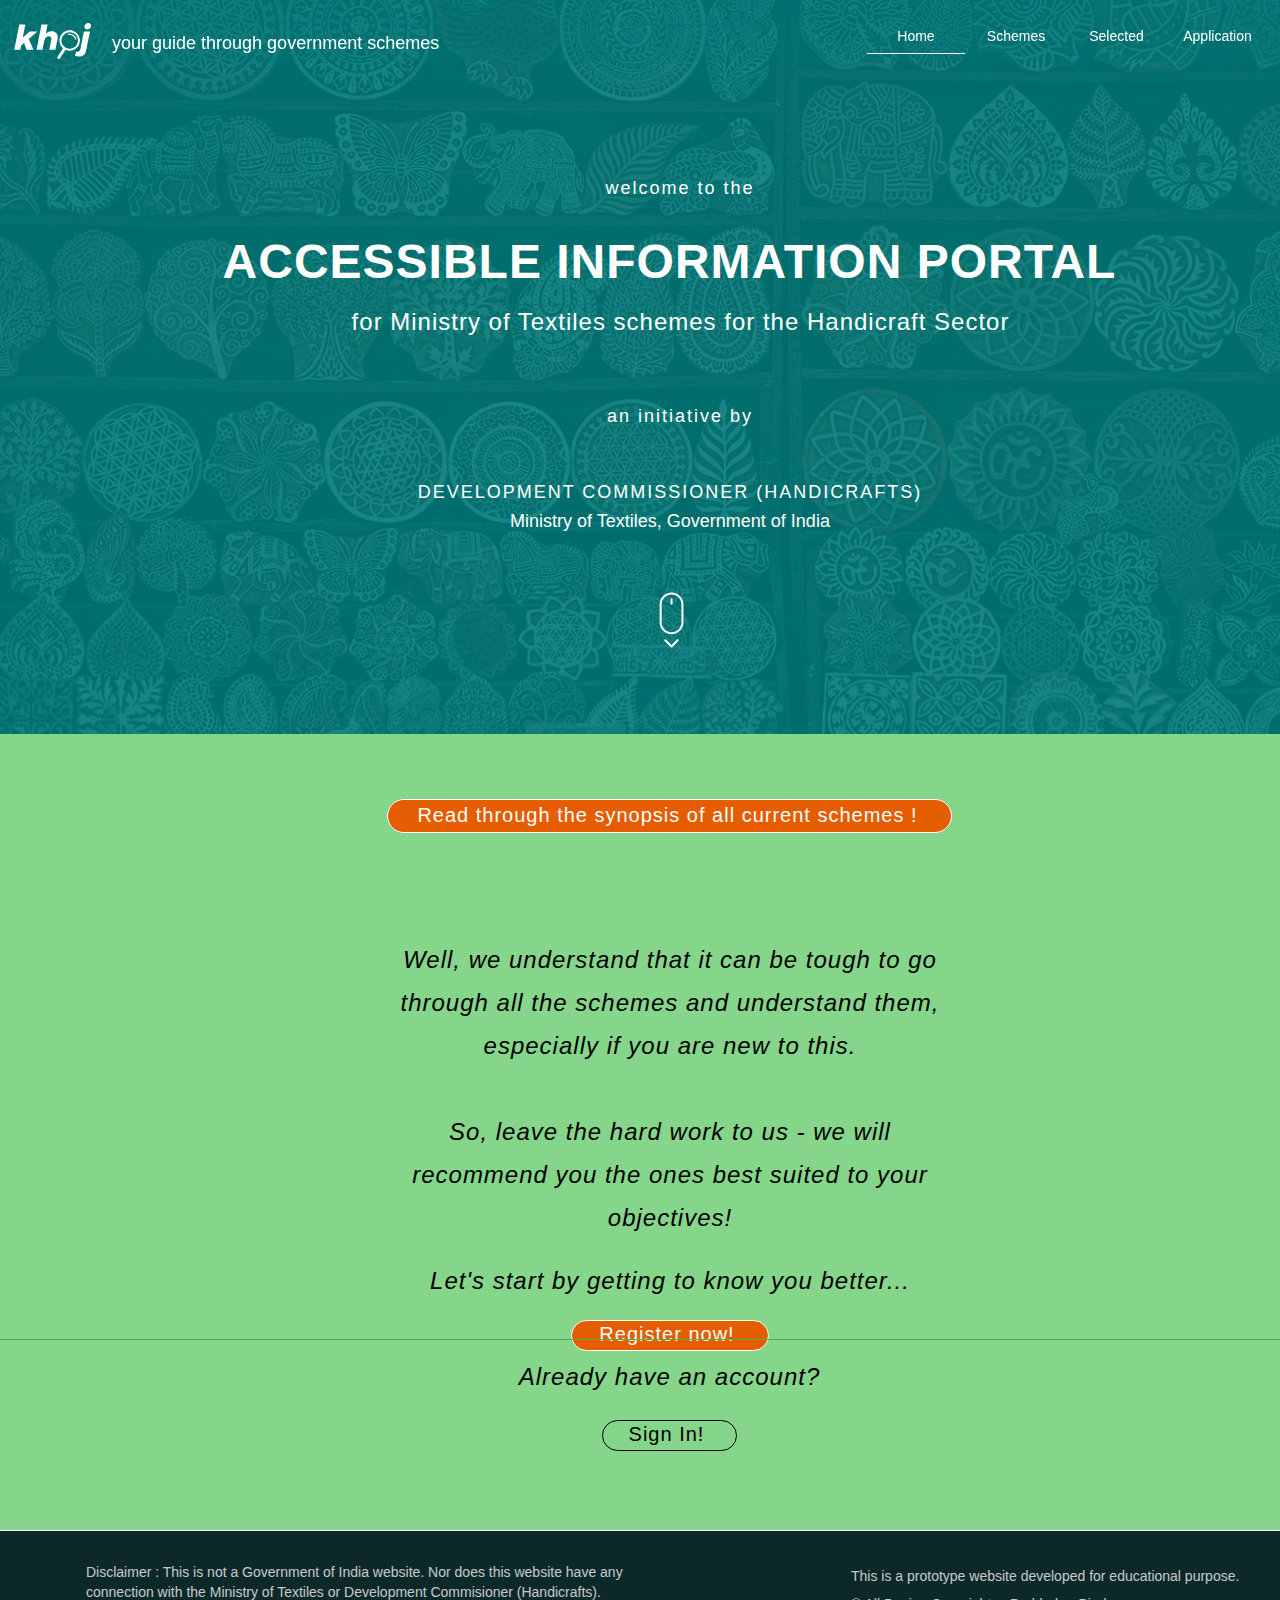
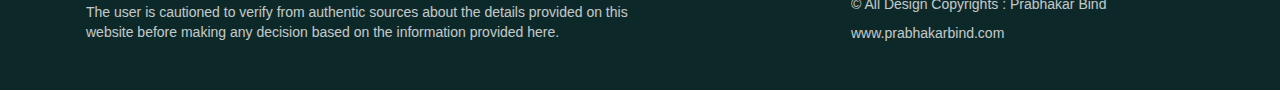
==== commit 7f863132: "Version-04" ====
--- a/index.html
+++ b/index.html
@@ -10,24 +10,24 @@
 document.documentElement.className = document.documentElement.className.replace(/\bnojs\b/g, 'js');
 
 // Check that all required assets are uploaded and up-to-date
-if(typeof Muse == "undefined") window.Muse = {}; window.Muse.assets = {"required":["museutils.js", "museconfig.js", "jquery.musemenu.js", "jquery.watch.js", "require.js", "index.css"], "outOfDate":[]};
+if(typeof Muse == "undefined") window.Muse = {}; window.Muse.assets = {"required":["museutils.js", "museconfig.js", "jquery.musemenu.js", "jquery.musepolyfill.bgsize.js", "jquery.watch.js", "jquery.scrolleffects.js", "require.js", "index.css"], "outOfDate":[]};
 </script>
   
   <title>Home</title>
   <!-- CSS -->
-  <link rel="stylesheet" type="text/css" href="css/site_global.css?crc=444006867"/>
-  <link rel="stylesheet" type="text/css" href="css/master_b-master.css?crc=3859135314"/>
-  <link rel="stylesheet" type="text/css" href="css/index.css?crc=4289910284" id="pagesheet"/>
+  <link rel="stylesheet" type="text/css" href="css/site_global.css?crc=168066407"/>
+  <link rel="stylesheet" type="text/css" href="css/master_b-master.css?crc=276310726"/>
+  <link rel="stylesheet" type="text/css" href="css/index.css?crc=45885535" id="pagesheet"/>
   <!-- IE-only CSS -->
   <!--[if lt IE 9]>
-  <link rel="stylesheet" type="text/css" href="css/iefonts_index.css?crc=381731650"/>
+  <link rel="stylesheet" type="text/css" href="css/iefonts_index.css?crc=3790918398"/>
   <![endif]-->
   <!-- Other scripts -->
   <script type="text/javascript">
    var __adobewebfontsappname__ = "muse";
 </script>
   <!-- JS includes -->
-  <script src="https://webfonts.creativecloud.com/ubuntu:n5,n3,n4,i3:default.js" type="text/javascript"></script>
+  <script src="https://webfonts.creativecloud.com/ubuntu:n5,n3,n7,n4,i3:default.js" type="text/javascript"></script>
   <!--[if lt IE 9]>
   <script src="scripts/html5shiv.js?crc=4241844378" type="text/javascript"></script>
   <![endif]-->
@@ -37,7 +37,7 @@
   <div class="clearfix" id="page"><!-- group -->
    <div class="clearfix grpelem" id="pu9519"><!-- group -->
     <div class="browser_width" id="u9519-bw">
-     <div id="u9519"><!-- simple frame --></div>
+     <div class="ose_pre_init" id="u9519"><!-- simple frame --></div>
     </div>
     <nav class="MenuBar clearfix" id="menuu9310"><!-- horizontal box -->
      <div class="MenuItemContainer clearfix grpelem" id="u9311"><!-- vertical box -->
@@ -54,39 +54,38 @@
      </div>
     </nav>
     <div class="clearfix" id="u9423-4"><!-- content -->
-     <p>your guide through information</p>
+     <p>your guide through government schemes</p>
     </div>
-    <div class="clip_frame" id="u12442"><!-- svg -->
-     <img class="svg" id="u12438" src="images/khoj_logo_outlines.svg?crc=4001768612" width="86" height="31" alt="" data-mu-svgfallback="images/khoj_logo_outlines_poster_.png?crc=4198487439"/>
-    </div>
+    <a class="nonblock nontext MuseLinkActive clip_frame" id="u15984" href="index.html"><!-- svg --><img class="svg" id="u15980" src="images/khoj_logo_outlines.svg?crc=4125152073" width="87" height="41" alt="" data-mu-svgfallback="images/khoj_logo_outlines_poster_.png?crc=4196038174"/></a>
    </div>
-   <div class="clearfix grpelem" id="pu9307"><!-- column -->
-    <div class="browser_width colelem" id="u9307-bw">
-     <div id="u9307"><!-- column -->
-      <div class="clearfix" id="u9307_align_to_page">
-       <div class="clearfix colelem" id="u9432-4"><!-- content -->
-        <p>welcome to the</p>
-       </div>
-       <div class="clearfix colelem" id="u9436-4"><!-- content -->
-        <p>Accessible Information Portal</p>
-       </div>
-       <div class="clearfix colelem" id="u9439-4"><!-- content -->
-        <p>for Ministry of Textiles schemes for the Handicraft Sector</p>
-       </div>
-       <div class="clearfix colelem" id="u9442-4"><!-- content -->
-        <p>an initiative by</p>
-       </div>
-       <div class="clearfix colelem" id="u9492-4"><!-- content -->
-        <p>DEVELOPMENT COMMISSIONER (HANDICRAFTS)</p>
-       </div>
-       <div class="clearfix colelem" id="u9495-4"><!-- content -->
-        <p>Ministry of Textiles, Government of India</p>
-       </div>
-       <div class="clip_frame colelem" id="u12160"><!-- svg -->
-        <img class="svg" id="u12156" src="images/mouse-scroll-thin--noun_486805_cc.svg?crc=195424425" width="35" height="64" alt="" data-mu-svgfallback="images/mouse%20scroll%20thin-%20noun_486805_cc_poster_.png?crc=3994994141"/>
-       </div>
-      </div>
+   <div class="clearfix grpelem" id="ppu15997"><!-- column -->
+    <div class="clearfix colelem" id="pu15997"><!-- group -->
+     <div class="browser_width grpelem" id="u15997-bw">
+      <div class="museBGSize" id="u15997"><!-- simple frame --></div>
      </div>
+     <div class="browser_width grpelem" id="u9307-bw">
+      <div id="u9307"><!-- simple frame --></div>
+     </div>
+     <div class="clearfix grpelem" id="u9432-4"><!-- content -->
+      <p>welcome to the</p>
+     </div>
+     <div class="clearfix grpelem" id="u9442-4"><!-- content -->
+      <p>an initiative by</p>
+     </div>
+     <div class="clearfix grpelem" id="u9492-4"><!-- content -->
+      <p>DEVELOPMENT COMMISSIONER (HANDICRAFTS)</p>
+     </div>
+     <div class="clearfix grpelem" id="u9495-4"><!-- content -->
+      <p>Ministry of Textiles, Government of India</p>
+     </div>
+     <div class="clearfix grpelem" id="u9436-4"><!-- content -->
+      <h1>Accessible Information Portal</h1>
+     </div>
+     <div class="clearfix grpelem" id="u9439-4"><!-- content -->
+      <p>for Ministry of Textiles schemes for the Handicraft Sector</p>
+     </div>
+     <a class="anchor_item grpelem" id="read_through_schemes."></a>
+     <a class="nonblock nontext anim_swing clip_frame grpelem" id="u20006" href="index.html#read_through_schemes."><!-- svg --><img class="svg" id="u20002" src="images/mouse-scroll-thin--noun_486805_cc.svg?crc=3893714875" width="35" height="64" alt="" data-mu-svgfallback="images/mouse%20scroll%20thin-%20noun_486805_cc_poster_.png?crc=110511749"/></a>
     </div>
     <div class="clearfix colelem" id="pu9454"><!-- group -->
      <div class="browser_width grpelem" id="u9454-bw">
@@ -151,7 +150,7 @@
 k[1]:null,k=k&&k[2]?k[2]:null;switch(k.toLowerCase()){case "css":i=i.replace(/\W/gi,"_").replace(/^([^a-z])/gi,"_$1");g.className+=" "+i;i=a(d(g,"color"));k=a(d(g,"backgroundColor"));i!=0||k!=0?(Muse.assets.required.splice(j,1),"undefined"!=typeof b[l]&&(i!=b[l]>>>24||k!=(b[l]&16777215))&&Muse.assets.outOfDate.push(l)):j++;g.className="version";break;case "js":j++;break;default:throw Error("Unsupported file type: "+k);}}c?c().jquery!="1.8.3"&&Muse.assets.outOfDate.push("jquery-1.8.3.min.js"):Muse.assets.required.push("jquery-1.8.3.min.js");
 g.parentNode.removeChild(g);if(Muse.assets.outOfDate.length||Muse.assets.required.length)g="Some files on the server may be missing or incorrect. Clear browser cache and try again. If the problem persists please contact website author.",f&&Muse.assets.outOfDate.length&&(g+="\nOut of date: "+Muse.assets.outOfDate.join(",")),f&&Muse.assets.required.length&&(g+="\nMissing: "+Muse.assets.required.join(",")),suppressMissingFileError?(g+="\nUse SuppressMissingFileError key in AppPrefs.xml to show missing file error pop up.",console.log(g)):alert(g)};location&&location.search&&location.search.match&&location.search.match(/muse_debug/gi)?
 setTimeout(function(){f(!0)},5E3):f()}};
-var muse_init=function(){require.config({baseUrl:""});require(["jquery","museutils","whatinput","jquery.musemenu","jquery.watch"],function(c){var $ = c;$(document).ready(function(){try{
+var muse_init=function(){require.config({baseUrl:""});require(["jquery","museutils","whatinput","jquery.musemenu","jquery.musepolyfill.bgsize","jquery.watch","jquery.scrolleffects"],function(c){var $ = c;$(document).ready(function(){try{
 window.Muse.assets.check($);/* body */
 Muse.Utils.transformMarkupToFixBrowserProblemsPreInit();/* body */
 Muse.Utils.prepHyperlinks(true);/* body */
@@ -160,6 +159,7 @@
 Muse.Utils.makeButtonsVisibleAfterSettingMinWidth();/* body */
 Muse.Utils.initWidget('.MenuBar', ['#bp_infinity'], function(elem) { return $(elem).museMenu(); });/* unifiedNavBar */
 Muse.Utils.fullPage('#page');/* 100% height page */
+$('#u9519').registerOpacityScrollEffect([{"in":[-Infinity,600],"opacity":20,"fade":50},{"in":[600,600],"opacity":100},{"in":[600,Infinity],"opacity":100,"fade":50}]);/* scroll effect */
 Muse.Utils.showWidgetsWhenReady();/* body */
 Muse.Utils.transformMarkupToFixBrowserProblems();/* body */
 }catch(b){if(b&&"function"==typeof b.notify?b.notify():Muse.Assert.fail("Error calling selector function: "+b),false)throw b;}})})};
--- a/css/site_global.css
+++ b/css/site_global.css
@@ -1 +1 @@
-html{min-height:100%;min-width:100%;-ms-text-size-adjust:none;}body,div,dl,dt,dd,ul,ol,li,nav,h1,h2,h3,h4,h5,h6,pre,code,form,fieldset,legend,input,button,textarea,p,blockquote,th,td,a{margin:0px;padding:0px;border-width:0px;border-style:solid;border-color:transparent;-webkit-transform-origin:left top;-ms-transform-origin:left top;-o-transform-origin:left top;transform-origin:left top;background-repeat:no-repeat;}button.submit-btn{-moz-box-sizing:content-box;-webkit-box-sizing:content-box;box-sizing:content-box;}.transition{-webkit-transition-property:background-image,background-position,background-color,border-color,border-radius,color,font-size,font-style,font-weight,letter-spacing,line-height,text-align,box-shadow,text-shadow,opacity;transition-property:background-image,background-position,background-color,border-color,border-radius,color,font-size,font-style,font-weight,letter-spacing,line-height,text-align,box-shadow,text-shadow,opacity;}.transition *{-webkit-transition:inherit;transition:inherit;}table{border-collapse:collapse;border-spacing:0px;}fieldset,img{border:0px;border-style:solid;-webkit-transform-origin:left top;-ms-transform-origin:left top;-o-transform-origin:left top;transform-origin:left top;}address,caption,cite,code,dfn,em,strong,th,var,optgroup{font-style:inherit;font-weight:inherit;}del,ins{text-decoration:none;}li{list-style:none;}caption,th{text-align:left;}h1,h2,h3,h4,h5,h6{font-size:100%;font-weight:inherit;}input,button,textarea,select,optgroup,option{font-family:inherit;font-size:inherit;font-style:inherit;font-weight:inherit;}.form-grp input,.form-grp textarea{-webkit-appearance:none;-webkit-border-radius:0;}body{font-family:Arial, Helvetica Neue, Helvetica, sans-serif;text-align:left;font-size:14px;line-height:17px;word-wrap:break-word;text-rendering:optimizeLegibility;-moz-font-feature-settings:'liga';-ms-font-feature-settings:'liga';-webkit-font-feature-settings:'liga';font-feature-settings:'liga';}a:link{color:#0000FF;text-decoration:underline;}a:visited{color:#800080;text-decoration:underline;}a:hover{color:#0000FF;text-decoration:underline;}a:active{color:#EE0000;text-decoration:underline;}a.nontext{color:black;text-decoration:none;font-style:normal;font-weight:normal;}.normal_text{color:#000000;direction:ltr;font-family:Arial, Helvetica Neue, Helvetica, sans-serif;font-size:14px;font-style:normal;font-weight:normal;letter-spacing:0px;line-height:17px;text-align:left;text-decoration:none;text-indent:0px;text-transform:none;vertical-align:0px;padding:0px;}.list0 li:before{position:absolute;right:100%;letter-spacing:0px;text-decoration:none;font-weight:normal;font-style:normal;}.rtl-list li:before{right:auto;left:100%;}.nls-None > li:before,.nls-None .list3 > li:before,.nls-None .list6 > li:before{margin-right:6px;content:'•';}.nls-None .list1 > li:before,.nls-None .list4 > li:before,.nls-None .list7 > li:before{margin-right:6px;content:'○';}.nls-None,.nls-None .list1,.nls-None .list2,.nls-None .list3,.nls-None .list4,.nls-None .list5,.nls-None .list6,.nls-None .list7,.nls-None .list8{padding-left:34px;}.nls-None.rtl-list,.nls-None .list1.rtl-list,.nls-None .list2.rtl-list,.nls-None .list3.rtl-list,.nls-None .list4.rtl-list,.nls-None .list5.rtl-list,.nls-None .list6.rtl-list,.nls-None .list7.rtl-list,.nls-None .list8.rtl-list{padding-left:0px;padding-right:34px;}.nls-None .list2 > li:before,.nls-None .list5 > li:before,.nls-None .list8 > li:before{margin-right:6px;content:'-';}.nls-None.rtl-list > li:before,.nls-None .list1.rtl-list > li:before,.nls-None .list2.rtl-list > li:before,.nls-None .list3.rtl-list > li:before,.nls-None .list4.rtl-list > li:before,.nls-None .list5.rtl-list > li:before,.nls-None .list6.rtl-list > li:before,.nls-None .list7.rtl-list > li:before,.nls-None .list8.rtl-list > li:before{margin-right:0px;margin-left:6px;}.TabbedPanelsTab{white-space:nowrap;}.MenuBar .MenuBarView,.MenuBar .SubMenuView{display:block;list-style:none;}.MenuBar .SubMenu{display:none;position:absolute;}.NoWrap{white-space:nowrap;word-wrap:normal;}.rootelem{margin-left:auto;margin-right:auto;}.colelem{display:inline;float:left;clear:both;}.clearfix:after{content:"\0020";visibility:hidden;display:block;height:0px;clear:both;}*:first-child+html .clearfix{zoom:1;}.clip_frame{overflow:hidden;}.popup_anchor{position:relative;width:0px;height:0px;}.allow_click_through *{pointer-events:auto;}.popup_element{z-index:100000;}.svg{display:block;vertical-align:top;}span.wrap{content:'';clear:left;display:block;}span.actAsInlineDiv{display:inline-block;}.position_content,.excludeFromNormalFlow{float:left;}.preload_images{position:absolute;overflow:hidden;left:-9999px;top:-9999px;height:1px;width:1px;}.preload{height:1px;width:1px;}.animateStates{-webkit-transition:0.3s ease-in-out;-moz-transition:0.3s ease-in-out;-o-transition:0.3s ease-in-out;transition:0.3s ease-in-out;}[data-whatinput="mouse"] *:focus,[data-whatinput="touch"] *:focus,input:focus,textarea:focus{outline:none;}textarea{resize:none;overflow:auto;}.allow_click_through,.fld-prompt{pointer-events:none;}.wrapped-input{position:absolute;top:0px;left:0px;background:transparent;border:none;}.submit-btn{z-index:50000;cursor:pointer;}.anchor_item{width:22px;height:18px;}.MenuBar .SubMenuVisible,.MenuBarVertical .SubMenuVisible,.MenuBar .SubMenu .SubMenuVisible,.popup_element.Active,span.actAsPara,.actAsDiv,a.nonblock.nontext,img.block{display:block;}.widget_invisible,.js .invi,.js .mse_pre_init{visibility:hidden;}.ose_ei{visibility:hidden;z-index:0;}.no_vert_scroll{overflow-y:hidden;}.always_vert_scroll{overflow-y:scroll;}.always_horz_scroll{overflow-x:scroll;}.fullscreen{overflow:hidden;left:0px;top:0px;position:fixed;height:100%;width:100%;-moz-box-sizing:border-box;-webkit-box-sizing:border-box;-ms-box-sizing:border-box;box-sizing:border-box;}.fullwidth{position:absolute;}.borderbox{-moz-box-sizing:border-box;-webkit-box-sizing:border-box;-ms-box-sizing:border-box;box-sizing:border-box;}.scroll_wrapper{position:absolute;overflow:auto;left:0px;right:0px;top:0px;bottom:0px;padding-top:0px;padding-bottom:0px;margin-top:0px;margin-bottom:0px;}.browser_width > *{position:absolute;left:0px;right:0px;}.grpelem,.accordion_wrapper{display:inline;float:left;}.fld-checkbox input[type=checkbox],.fld-radiobutton input[type=radio]{position:absolute;overflow:hidden;clip:rect(0px, 0px, 0px, 0px);height:1px;width:1px;margin:-1px;padding:0px;border:0px;}.fld-checkbox input[type=checkbox] + label,.fld-radiobutton input[type=radio] + label{display:inline-block;background-repeat:no-repeat;cursor:pointer;float:left;width:100%;height:100%;}.pointer_cursor,.fld-recaptcha-mode,.fld-recaptcha-refresh,.fld-recaptcha-help{cursor:pointer;}p,h1,h2,h3,h4,h5,h6,ol,ul,span.actAsPara{max-height:1000000px;}.superscript{vertical-align:super;font-size:66%;line-height:0px;}.subscript{vertical-align:sub;font-size:66%;line-height:0px;}.horizontalSlideShow{-ms-touch-action:pan-y;touch-action:pan-y;}.verticalSlideShow{-ms-touch-action:pan-x;touch-action:pan-x;}.colelem100,.verticalspacer{clear:both;}.list0 li,.MenuBar .MenuItemContainer,.SlideShowContentPanel .fullscreen img,.css_verticalspacer .verticalspacer{position:relative;}.popup_element.Inactive,.js .disn,.js .an_invi,.hidden,.breakpoint{display:none;}#muse_css_mq{position:absolute;display:none;background-color:#FFFFFE;}.fluid_height_spacer{width:0.01px;}.muse_check_css{display:none;position:fixed;}@media screen and (-webkit-min-device-pixel-ratio:0){body{text-rendering:auto;}}+html{min-height:100%;min-width:100%;-ms-text-size-adjust:none;}body,div,dl,dt,dd,ul,ol,li,nav,h1,h2,h3,h4,h5,h6,pre,code,form,fieldset,legend,input,button,textarea,p,blockquote,th,td,a{margin:0px;padding:0px;border-width:0px;border-style:solid;border-color:transparent;-webkit-transform-origin:left top;-ms-transform-origin:left top;-o-transform-origin:left top;transform-origin:left top;background-repeat:no-repeat;}button.submit-btn{-moz-box-sizing:content-box;-webkit-box-sizing:content-box;box-sizing:content-box;}.transition{-webkit-transition-property:background-image,background-position,background-color,border-color,border-radius,color,font-size,font-style,font-weight,letter-spacing,line-height,text-align,box-shadow,text-shadow,opacity;transition-property:background-image,background-position,background-color,border-color,border-radius,color,font-size,font-style,font-weight,letter-spacing,line-height,text-align,box-shadow,text-shadow,opacity;}.transition *{-webkit-transition:inherit;transition:inherit;}table{border-collapse:collapse;border-spacing:0px;}fieldset,img{border:0px;border-style:solid;-webkit-transform-origin:left top;-ms-transform-origin:left top;-o-transform-origin:left top;transform-origin:left top;}address,caption,cite,code,dfn,em,strong,th,var,optgroup{font-style:inherit;font-weight:inherit;}del,ins{text-decoration:none;}li{list-style:none;}caption,th{text-align:left;}h1,h2,h3,h4,h5,h6{font-size:100%;font-weight:inherit;}input,button,textarea,select,optgroup,option{font-family:inherit;font-size:inherit;font-style:inherit;font-weight:inherit;}.form-grp input,.form-grp textarea{-webkit-appearance:none;-webkit-border-radius:0;}body{font-family:Arial, Helvetica Neue, Helvetica, sans-serif;text-align:left;font-size:14px;line-height:17px;word-wrap:break-word;text-rendering:optimizeLegibility;-moz-font-feature-settings:'liga';-ms-font-feature-settings:'liga';-webkit-font-feature-settings:'liga';font-feature-settings:'liga';}a:link{color:#0000FF;text-decoration:underline;}a:visited{color:#800080;text-decoration:underline;}a:hover{color:#0000FF;text-decoration:underline;}a:active{color:#EE0000;text-decoration:underline;}a.nontext{color:black;text-decoration:none;font-style:normal;font-weight:normal;}.normal_text{color:#000000;direction:ltr;font-family:Arial, Helvetica Neue, Helvetica, sans-serif;font-size:14px;font-style:normal;font-weight:normal;letter-spacing:0px;line-height:17px;text-align:left;text-decoration:none;text-indent:0px;text-transform:none;vertical-align:0px;padding:0px;}.Card-Details{font-family:source-sans-pro, sans-serif;font-size:16px;font-weight:400;line-height:26px;padding:0px;}.Card-Subheading{font-family:ubuntu, sans-serif;font-size:18px;font-weight:500;letter-spacing:1px;text-transform:uppercase;padding:0px;}.Card-Main-Heading{color:#DA150F;font-family:source-sans-pro, sans-serif;font-size:24px;font-weight:600;padding:0px;}.Card-Main-Scheme{color:#7F7F7F;font-family:ubuntu, sans-serif;font-size:14px;font-weight:300;letter-spacing:0px;padding:0px;}.Notes{font-family:ubuntu, sans-serif;font-size:14px;font-style:italic;font-weight:300;line-height:18px;text-align:left;padding:0px;}.list0 li:before{position:absolute;right:100%;letter-spacing:0px;text-decoration:none;font-weight:normal;font-style:normal;}.rtl-list li:before{right:auto;left:100%;}.nls-None > li:before,.nls-None .list3 > li:before,.nls-None .list6 > li:before{margin-right:6px;content:'•';}.nls-None .list1 > li:before,.nls-None .list4 > li:before,.nls-None .list7 > li:before{margin-right:6px;content:'○';}.nls-None,.nls-None .list1,.nls-None .list2,.nls-None .list3,.nls-None .list4,.nls-None .list5,.nls-None .list6,.nls-None .list7,.nls-None .list8{padding-left:34px;}.nls-None.rtl-list,.nls-None .list1.rtl-list,.nls-None .list2.rtl-list,.nls-None .list3.rtl-list,.nls-None .list4.rtl-list,.nls-None .list5.rtl-list,.nls-None .list6.rtl-list,.nls-None .list7.rtl-list,.nls-None .list8.rtl-list{padding-left:0px;padding-right:34px;}.nls-None .list2 > li:before,.nls-None .list5 > li:before,.nls-None .list8 > li:before{margin-right:6px;content:'-';}.nls-None.rtl-list > li:before,.nls-None .list1.rtl-list > li:before,.nls-None .list2.rtl-list > li:before,.nls-None .list3.rtl-list > li:before,.nls-None .list4.rtl-list > li:before,.nls-None .list5.rtl-list > li:before,.nls-None .list6.rtl-list > li:before,.nls-None .list7.rtl-list > li:before,.nls-None .list8.rtl-list > li:before{margin-right:0px;margin-left:6px;}.TabbedPanelsTab{white-space:nowrap;}.MenuBar .MenuBarView,.MenuBar .SubMenuView{display:block;list-style:none;}.MenuBar .SubMenu{display:none;position:absolute;}.NoWrap{white-space:nowrap;word-wrap:normal;}.rootelem{margin-left:auto;margin-right:auto;}.colelem{display:inline;float:left;clear:both;}.clearfix:after{content:"\0020";visibility:hidden;display:block;height:0px;clear:both;}*:first-child+html .clearfix{zoom:1;}.clip_frame{overflow:hidden;}.popup_anchor{position:relative;width:0px;height:0px;}.allow_click_through *{pointer-events:auto;}.popup_element{z-index:100000;}.svg{display:block;vertical-align:top;}span.wrap{content:'';clear:left;display:block;}span.actAsInlineDiv{display:inline-block;}.position_content,.excludeFromNormalFlow{float:left;}.preload_images{position:absolute;overflow:hidden;left:-9999px;top:-9999px;height:1px;width:1px;}.preload{height:1px;width:1px;}.animateStates{-webkit-transition:0.3s ease-in-out;-moz-transition:0.3s ease-in-out;-o-transition:0.3s ease-in-out;transition:0.3s ease-in-out;}[data-whatinput="mouse"] *:focus,[data-whatinput="touch"] *:focus,input:focus,textarea:focus{outline:none;}textarea{resize:none;overflow:auto;}.allow_click_through,.fld-prompt{pointer-events:none;}.wrapped-input{position:absolute;top:0px;left:0px;background:transparent;border:none;}.submit-btn{z-index:50000;cursor:pointer;}.anchor_item{width:22px;height:18px;}.MenuBar .SubMenuVisible,.MenuBarVertical .SubMenuVisible,.MenuBar .SubMenu .SubMenuVisible,.popup_element.Active,span.actAsPara,.actAsDiv,a.nonblock.nontext,img.block{display:block;}.widget_invisible,.js .invi,.js .mse_pre_init{visibility:hidden;}.ose_ei{visibility:hidden;z-index:0;}.no_vert_scroll{overflow-y:hidden;}.always_vert_scroll{overflow-y:scroll;}.always_horz_scroll{overflow-x:scroll;}.fullscreen{overflow:hidden;left:0px;top:0px;position:fixed;height:100%;width:100%;-moz-box-sizing:border-box;-webkit-box-sizing:border-box;-ms-box-sizing:border-box;box-sizing:border-box;}.fullwidth{position:absolute;}.borderbox{-moz-box-sizing:border-box;-webkit-box-sizing:border-box;-ms-box-sizing:border-box;box-sizing:border-box;}.scroll_wrapper{position:absolute;overflow:auto;left:0px;right:0px;top:0px;bottom:0px;padding-top:0px;padding-bottom:0px;margin-top:0px;margin-bottom:0px;}.browser_width > *{position:absolute;left:0px;right:0px;}.grpelem,.accordion_wrapper{display:inline;float:left;}.fld-checkbox input[type=checkbox],.fld-radiobutton input[type=radio]{position:absolute;overflow:hidden;clip:rect(0px, 0px, 0px, 0px);height:1px;width:1px;margin:-1px;padding:0px;border:0px;}.fld-checkbox input[type=checkbox] + label,.fld-radiobutton input[type=radio] + label{display:inline-block;background-repeat:no-repeat;cursor:pointer;float:left;width:100%;height:100%;}.pointer_cursor,.fld-recaptcha-mode,.fld-recaptcha-refresh,.fld-recaptcha-help{cursor:pointer;}p,h1,h2,h3,h4,h5,h6,ol,ul,span.actAsPara{max-height:1000000px;}.superscript{vertical-align:super;font-size:66%;line-height:0px;}.subscript{vertical-align:sub;font-size:66%;line-height:0px;}.horizontalSlideShow{-ms-touch-action:pan-y;touch-action:pan-y;}.verticalSlideShow{-ms-touch-action:pan-x;touch-action:pan-x;}.colelem100,.verticalspacer{clear:both;}.list0 li,.MenuBar .MenuItemContainer,.SlideShowContentPanel .fullscreen img,.css_verticalspacer .verticalspacer{position:relative;}.popup_element.Inactive,.js .disn,.js .an_invi,.hidden,.breakpoint{display:none;}#muse_css_mq{position:absolute;display:none;background-color:#FFFFFE;}.fluid_height_spacer{width:0.01px;}.muse_check_css{display:none;position:fixed;}@media screen and (-webkit-min-device-pixel-ratio:0){body{text-rendering:auto;}}--- a/css/master_b-master.css
+++ b/css/master_b-master.css
@@ -1 +1 @@
-#u9519{background-color:#007877;}#menuu9310{border-width:0px;border-color:transparent;background-color:transparent;}#u9311,#u9312{background-color:transparent;}#u9312:hover{border-style:solid;border-color:#FFFFFF;border-width:0px 0px 1px;}#u9314-4{border-width:0px;border-color:transparent;background-color:transparent;text-align:center;color:#FFFFFF;font-family:ubuntu, sans-serif;font-weight:500;}#u9318,#u9321{background-color:transparent;}#u9312.MuseMenuActive,#u9321:hover{border-style:solid;border-color:#FFFFFF;border-width:0px 0px 1px;}#u9324-4{border-width:0px;border-color:transparent;background-color:transparent;text-align:center;color:#FFFFFF;font-family:ubuntu, sans-serif;font-weight:500;}#u9355,#u9358{background-color:transparent;}#u9321.MuseMenuActive,#u9358:hover{border-style:solid;border-color:#FFFFFF;border-width:0px 0px 1px;}#u9361-4{border-width:0px;border-color:transparent;background-color:transparent;text-align:center;color:#FFFFFF;font-family:ubuntu, sans-serif;font-weight:500;}#u9384,#u9387{background-color:transparent;}#u9358.MuseMenuActive,#u9387:hover{border-style:solid;border-color:#FFFFFF;border-width:0px 0px 1px;}#u9387.MuseMenuActive{border-style:solid;border-color:#FFFFFF;border-width:0px 0px 1px;}#u9388-4{border-width:0px;border-color:transparent;background-color:transparent;text-align:center;color:#FFFFFF;font-family:ubuntu, sans-serif;font-weight:500;}.MenuItem{cursor:pointer;}#u9423-4{background-color:transparent;text-transform:lowercase;font-size:18px;color:#FFFFFF;line-height:22px;font-family:ubuntu, sans-serif;font-weight:300;}#u12442{background-color:transparent;}#u12438{display:block;}#u9516{background-color:#0D2828;}#u9504-6{background-color:transparent;color:#FFFFFF;line-height:20px;font-family:ubuntu, sans-serif;font-weight:300;}#u9507-6,#u9510-4{background-color:transparent;color:#FFFFFF;line-height:28px;font-family:ubuntu, sans-serif;font-weight:300;}+#u9519{background-color:#007877;}.js #u9519.ose_pre_init{opacity:0.2;-ms-filter:"progid:DXImageTransform.Microsoft.Alpha(Opacity=20)";filter:alpha(opacity=20);}#menuu9310{border-width:0px;border-color:transparent;background-color:transparent;}#u9311,#u9312{background-color:transparent;}#u9312:hover{border-style:solid;border-color:#FFFFFF;border-width:0px 0px 1px;}#u9314-4{border-width:0px;border-color:transparent;background-color:transparent;text-align:center;color:#FFFFFF;font-family:ubuntu, sans-serif;font-weight:500;}#u9318,#u9321{background-color:transparent;}#u9312.MuseMenuActive,#u9321:hover{border-style:solid;border-color:#FFFFFF;border-width:0px 0px 1px;}#u9324-4{border-width:0px;border-color:transparent;background-color:transparent;text-align:center;color:#FFFFFF;font-family:ubuntu, sans-serif;font-weight:500;}#u9355,#u9358{background-color:transparent;}#u9321.MuseMenuActive,#u9358:hover{border-style:solid;border-color:#FFFFFF;border-width:0px 0px 1px;}#u9361-4{border-width:0px;border-color:transparent;background-color:transparent;text-align:center;color:#FFFFFF;font-family:ubuntu, sans-serif;font-weight:500;}#u9384,#u9387{background-color:transparent;}#u9358.MuseMenuActive,#u9387:hover{border-style:solid;border-color:#FFFFFF;border-width:0px 0px 1px;}#u9387.MuseMenuActive{border-style:solid;border-color:#FFFFFF;border-width:0px 0px 1px;}#u9388-4{border-width:0px;border-color:transparent;background-color:transparent;text-align:center;color:#FFFFFF;font-family:ubuntu, sans-serif;font-weight:500;}.MenuItem{cursor:pointer;}#u9423-4{background-color:transparent;text-transform:lowercase;font-size:18px;color:#FFFFFF;line-height:22px;font-family:ubuntu, sans-serif;font-weight:300;}#u15984{background-color:transparent;}#u15980{display:block;}#u9516{background-color:#0D2828;}#u9504-6{background-color:transparent;opacity:0.75;-ms-filter:"progid:DXImageTransform.Microsoft.Alpha(Opacity=75)";filter:alpha(opacity=75);color:#FFFFFF;line-height:20px;font-family:ubuntu, sans-serif;font-weight:300;}#u9507-6,#u9510-4{background-color:transparent;opacity:0.75;-ms-filter:"progid:DXImageTransform.Microsoft.Alpha(Opacity=75)";filter:alpha(opacity=75);color:#FFFFFF;line-height:28px;font-family:ubuntu, sans-serif;font-weight:300;}--- a/css/index.css
+++ b/css/index.css
@@ -1 +1 @@
-.version.index{color:#0000FF;background-color:#B2D60C;}#page{z-index:1;width:1340px;min-height:597px;background-image:none;border-width:0px;border-color:#000000;background-color:transparent;padding-bottom:1px;margin-left:auto;margin-right:auto;}#pu9519{z-index:61;width:0.01px;height:0px;padding-bottom:62px;margin-right:-10000px;}#u9519{z-index:61;height:62px;position:fixed;top:0px;}#u9519-bw{z-index:61;}#menuu9310{z-index:62;width:400px;height:34px;position:fixed;top:20px;left:50%;margin-left:227px;}#u9311{width:98px;min-height:33px;padding-bottom:1px;position:relative;margin-right:-10000px;}#u9312{width:98px;padding-bottom:16px;position:relative;}#u9312:hover{width:98px;min-height:0px;margin:0px 0px -1px;}#u9314-4{width:98px;min-height:17px;position:relative;margin-right:-10000px;top:8px;}#u9312:hover #u9314-4{padding-top:0px;padding-bottom:0px;min-height:17px;width:98px;margin:0px -10000px 0px 0px;}#u9318{width:98px;min-height:34px;position:relative;margin-right:-10000px;left:100px;}#u9321{width:98px;padding-bottom:17px;position:relative;}#u9312.MuseMenuActive,#u9321:hover{width:98px;min-height:0px;margin:0px 0px -1px;}#u9321.MuseMenuActive{width:98px;min-height:0px;margin:0px 0px -1px;}#u9324-4{width:98px;min-height:17px;position:relative;margin-right:-10000px;top:8px;}#u9312.MuseMenuActive #u9314-4,#u9321:hover #u9324-4{padding-top:0px;padding-bottom:0px;min-height:17px;width:98px;margin:0px -10000px 0px 0px;}#u9321.MuseMenuActive #u9324-4{padding-top:0px;padding-bottom:0px;min-height:17px;width:98px;margin:0px -10000px 0px 0px;}#u9355{width:99px;min-height:34px;position:relative;margin-right:-10000px;left:200px;}#u9358{width:99px;padding-bottom:17px;position:relative;}#u9358:hover{width:99px;min-height:0px;margin:0px 0px -1px;}#u9361-4{width:99px;min-height:17px;position:relative;margin-right:-10000px;top:8px;}#u9358:hover #u9361-4{padding-top:0px;padding-bottom:0px;min-height:17px;width:99px;margin:0px -10000px 0px 0px;}#u9384{width:99px;min-height:34px;position:relative;margin-right:-10000px;left:301px;}#u9387{width:99px;padding-bottom:17px;position:relative;}#u9358.MuseMenuActive,#u9387:hover{width:99px;min-height:0px;margin:0px 0px -1px;}#u9387.MuseMenuActive{width:99px;min-height:0px;margin:0px 0px -1px;}#u9388-4{width:99px;min-height:17px;position:relative;margin-right:-10000px;top:8px;}#u9358.MuseMenuActive #u9361-4,#u9387:hover #u9388-4{padding-top:0px;padding-bottom:0px;min-height:17px;width:99px;margin:0px -10000px 0px 0px;}#u9387.MuseMenuActive #u9388-4{padding-top:0px;padding-bottom:0px;min-height:17px;width:99px;margin:0px -10000px 0px 0px;}#u9423-4{z-index:87;width:300px;min-height:23px;position:fixed;top:23px;left:50%;margin-left:-481px;}#u12442{z-index:108;width:86px;position:fixed;top:21px;left:50%;margin-left:-586px;}#u12438{z-index:109;}#pu9307{z-index:2;width:0.01px;margin-right:-10000px;margin-top:62px;margin-left:-100px;}#u9307{z-index:2;min-height:671.7500000000001px;background-color:#6CD8AE;padding-bottom:0px;}#u9307_align_to_page{margin-left:auto;margin-right:auto;position:relative;width:1340px;left:-100px;padding-top:115px;padding-bottom:80px;}#u9432-4{z-index:3;width:424px;min-height:29px;background-color:transparent;font-size:18px;letter-spacing:2px;text-align:center;color:#000000;line-height:22px;font-family:ubuntu, sans-serif;font-weight:300;left:568px;position:relative;}#u9436-4{z-index:19;width:849px;min-height:64px;background-color:transparent;font-size:48px;letter-spacing:1px;text-align:center;color:#000000;line-height:58px;font-family:ubuntu, sans-serif;font-weight:500;left:355px;margin-top:27px;position:relative;}#u9439-4{z-index:23;width:849px;min-height:34px;background-color:transparent;font-size:24px;letter-spacing:1px;text-align:center;color:#000000;line-height:29px;font-family:ubuntu, sans-serif;font-weight:300;left:356px;margin-top:10px;position:relative;}#u9442-4{z-index:7;width:424px;min-height:29px;background-color:transparent;font-size:18px;letter-spacing:2px;text-align:center;color:#000000;line-height:22px;font-family:ubuntu, sans-serif;font-weight:300;left:568px;margin-top:64px;position:relative;}#u9492-4{z-index:11;width:540px;min-height:29px;background-color:transparent;font-size:18px;letter-spacing:2px;text-align:center;color:#000000;line-height:22px;font-family:ubuntu, sans-serif;font-weight:500;left:500px;margin-top:47px;position:relative;}#u9495-4{z-index:15;width:540px;min-height:29px;background-color:transparent;font-size:18px;letter-spacing:0px;text-align:center;color:#000000;line-height:22px;font-family:ubuntu, sans-serif;font-weight:300;left:500px;position:relative;}#u12160{z-index:59;width:35px;background-color:transparent;left:752px;margin-top:51px;position:relative;}#u12156{z-index:60;display:block;}.js body{visibility:hidden;}.js body.initialized{visibility:visible;}#u9307-bw{z-index:2;min-height:671.7500000000001px;}#pu9454{z-index:27;width:0.01px;}#u9454{z-index:27;min-height:753px;background-color:#85D68A;}#u9454_align_to_page{margin-left:auto;margin-right:auto;position:relative;width:1340px;left:-100px;padding-top:65px;padding-bottom:179px;}#buttonu9468{z-index:28;width:563px;height:28px;-webkit-transition-duration:0.3s;-webkit-transition-delay:0s;-webkit-transition-timing-function:ease-in-out;transition-duration:0.3s;transition-delay:0s;transition-timing-function:ease-in-out;background-image:url("../images/blank.gif?crc=4208392903");border-style:solid;border-width:1px;border-color:#FFFFFF;background-color:#E65C00;border-radius:50px;padding-bottom:4px;left:179px;position:relative;}#buttonu9468:hover{border-color:#FFFFFF;background-color:#FFFFFF;width:563px;height:28px;min-height:0px;margin:0px;}#u9469-4{z-index:29;width:531px;min-height:25px;background-color:transparent;font-size:20px;letter-spacing:1px;text-align:center;color:#FFFFFF;line-height:24px;font-family:ubuntu, sans-serif;font-weight:400;position:relative;margin-right:-10000px;margin-top:3px;left:14px;}#buttonu9468:hover #u9469-4{padding-top:0px;padding-bottom:0px;min-height:25px;width:531px;margin:3px -10000px 0px 0px;}#buttonu9468.ButtonSelected #u9469-4{padding-top:0px;padding-bottom:0px;min-height:25px;width:531px;margin:3px -10000px 0px 0px;}#buttonu9468:hover #u9469-4 p{color:#E65C00;visibility:inherit;}#u9477-7{z-index:38;width:580px;min-height:33px;background-color:transparent;font-size:24px;letter-spacing:1px;color:#000000;line-height:43px;font-family:ubuntu, sans-serif;font-weight:300;font-style:italic;left:205px;margin-top:105px;position:relative;}#u9480-4{z-index:45;width:580px;min-height:33px;background-color:transparent;font-size:24px;letter-spacing:1px;color:#000000;line-height:43px;font-family:ubuntu, sans-serif;font-weight:300;font-style:italic;left:205px;margin-top:20px;position:relative;}#buttonu9485{z-index:33;width:196px;height:29px;-webkit-transition-duration:0.3s;-webkit-transition-delay:0s;-webkit-transition-timing-function:ease-in-out;transition-duration:0.3s;transition-delay:0s;transition-timing-function:ease-in-out;background-image:url("../images/blank.gif?crc=4208392903");border-style:solid;border-width:1px;border-color:#FFFFFF;background-color:#E65C00;border-radius:50px;left:179px;margin-top:18px;position:relative;}#buttonu9485:hover{border-color:#FFFFFF;background-color:#FFFFFF;width:196px;height:29px;min-height:0px;margin:18px 0px 0px;}#u9486-4{z-index:34;width:162px;min-height:28px;background-color:transparent;font-size:20px;letter-spacing:1px;text-align:center;color:#FFFFFF;line-height:24px;font-family:ubuntu, sans-serif;font-weight:400;position:relative;margin-right:-10000px;margin-top:1px;left:14px;}#buttonu9485:hover #u9486-4{padding-top:0px;padding-bottom:0px;min-height:28px;width:162px;margin:1px -10000px 0px 0px;}#buttonu9485.ButtonSelected #u9486-4{padding-top:0px;padding-bottom:0px;min-height:28px;width:162px;margin:1px -10000px 0px 0px;}#buttonu9485:hover #u9486-4 p{color:#E65C00;visibility:inherit;}#buttonu9468.ButtonSelected #u9469-4 p,#buttonu9485.ButtonSelected #u9486-4 p{color:#FFFFFF;visibility:inherit;}#u9454-bw{z-index:27;min-height:753px;}#u12179{z-index:49;min-height:147px;border-style:solid;border-color:#43B557;background-color:transparent;border-width:1px 0px 0px;}#u12179_align_to_page{margin-left:auto;margin-right:auto;position:relative;width:1340px;left:-100px;padding-top:15px;padding-bottom:37px;}#u12167-4{z-index:50;width:343px;min-height:33px;background-color:transparent;font-size:24px;letter-spacing:1px;color:#000000;line-height:43px;font-family:ubuntu, sans-serif;font-weight:300;font-style:italic;left:205px;position:relative;}#buttonu12170{z-index:54;width:133px;height:29px;-webkit-transition-duration:0.3s;-webkit-transition-delay:0s;-webkit-transition-timing-function:ease-in-out;transition-duration:0.3s;transition-delay:0s;transition-timing-function:ease-in-out;background-image:url("../images/blank.gif?crc=4208392903");border-style:solid;border-width:1px;border-color:#000000;background-color:#85D68A;border-radius:50px;left:179px;margin-top:22px;position:relative;}#buttonu12170:hover{background-color:#FFFFFF;width:133px;height:29px;min-height:0px;margin:22px 0px 0px;}#buttonu12170.ButtonSelected{background-color:#85D68A;width:133px;height:29px;min-height:0px;margin:22px 0px 0px;}#u12171-4{z-index:55;width:99px;min-height:28px;background-color:transparent;font-size:20px;letter-spacing:1px;text-align:center;color:#000000;line-height:24px;font-family:ubuntu, sans-serif;font-weight:400;position:relative;margin-right:-10000px;margin-top:1px;left:14px;}#buttonu12170:hover #u12171-4{padding-top:0px;padding-bottom:0px;min-height:28px;width:99px;margin:1px -10000px 0px 0px;}#buttonu12170.ButtonSelected #u12171-4{padding-top:0px;padding-bottom:0px;min-height:28px;width:99px;margin:1px -10000px 0px 0px;}#u12179-bw{z-index:49;min-height:147px;margin-top:605px;}.css_verticalspacer .verticalspacer{height:calc(100vh - 1647px);}#u9516{z-index:91;min-height:116px;padding-bottom:43px;}#u9516_align_to_page{margin-left:auto;margin-right:auto;position:relative;width:1340px;left:-100px;}#u9504-6{z-index:92;width:574px;min-height:83px;position:relative;margin-right:-10000px;margin-top:31px;left:186px;}#pu9507-6{z-index:98;width:0.01px;margin-right:-10000px;margin-top:31px;margin-left:951px;}#u9507-6{z-index:98;width:402px;min-height:60px;position:relative;}#u9510-4{z-index:104;width:327px;min-height:24px;top:-3px;margin-bottom:-3px;position:relative;}#u9516-bw{z-index:91;min-height:116px;}#muse_css_mq,.html{background-color:#FFFFFF;}body{position:relative;min-width:1340px;}.verticalspacer{min-height:1px;}+.version.index{color:#000002;background-color:#BC285F;}#page{z-index:1;width:1340px;min-height:597px;background-image:none;border-width:0px;border-color:#000000;background-color:transparent;padding-bottom:1px;margin-left:auto;margin-right:auto;}#pu9519{z-index:63;width:0.01px;height:0px;padding-bottom:62px;margin-right:-10000px;}#u9519{z-index:63;height:62px;position:fixed;top:0px;}#u9519-bw{z-index:63;}#menuu9310{z-index:64;width:400px;height:34px;position:fixed;top:20px;left:50%;margin-left:227px;}#u9311{width:98px;min-height:33px;padding-bottom:1px;position:relative;margin-right:-10000px;}#u9312{width:98px;padding-bottom:16px;position:relative;}#u9312:hover{width:98px;min-height:0px;margin:0px 0px -1px;}#u9314-4{width:98px;min-height:17px;position:relative;margin-right:-10000px;top:8px;}#u9312:hover #u9314-4{padding-top:0px;padding-bottom:0px;min-height:17px;width:98px;margin:0px -10000px 0px 0px;}#u9318{width:98px;min-height:34px;position:relative;margin-right:-10000px;left:100px;}#u9321{width:98px;padding-bottom:17px;position:relative;}#u9312.MuseMenuActive,#u9321:hover{width:98px;min-height:0px;margin:0px 0px -1px;}#u9321.MuseMenuActive{width:98px;min-height:0px;margin:0px 0px -1px;}#u9324-4{width:98px;min-height:17px;position:relative;margin-right:-10000px;top:8px;}#u9312.MuseMenuActive #u9314-4,#u9321:hover #u9324-4{padding-top:0px;padding-bottom:0px;min-height:17px;width:98px;margin:0px -10000px 0px 0px;}#u9321.MuseMenuActive #u9324-4{padding-top:0px;padding-bottom:0px;min-height:17px;width:98px;margin:0px -10000px 0px 0px;}#u9355{width:99px;min-height:34px;position:relative;margin-right:-10000px;left:200px;}#u9358{width:99px;padding-bottom:17px;position:relative;}#u9358:hover{width:99px;min-height:0px;margin:0px 0px -1px;}#u9361-4{width:99px;min-height:17px;position:relative;margin-right:-10000px;top:8px;}#u9358:hover #u9361-4{padding-top:0px;padding-bottom:0px;min-height:17px;width:99px;margin:0px -10000px 0px 0px;}#u9384{width:99px;min-height:34px;position:relative;margin-right:-10000px;left:301px;}#u9387{width:99px;padding-bottom:17px;position:relative;}#u9358.MuseMenuActive,#u9387:hover{width:99px;min-height:0px;margin:0px 0px -1px;}#u9387.MuseMenuActive{width:99px;min-height:0px;margin:0px 0px -1px;}#u9388-4{width:99px;min-height:17px;position:relative;margin-right:-10000px;top:8px;}#u9358.MuseMenuActive #u9361-4,#u9387:hover #u9388-4{padding-top:0px;padding-bottom:0px;min-height:17px;width:99px;margin:0px -10000px 0px 0px;}#u9387.MuseMenuActive #u9388-4{padding-top:0px;padding-bottom:0px;min-height:17px;width:99px;margin:0px -10000px 0px 0px;}#u9423-4{z-index:89;width:391px;min-height:23px;position:fixed;top:32px;left:50%;margin-left:-528px;}#u15984{z-index:110;width:87px;position:fixed;top:20px;left:50%;margin-left:-631px;}#u15980{z-index:111;}#ppu15997{z-index:0;width:0.01px;margin-right:-10000px;margin-left:-100px;}#pu15997{z-index:2;width:0.01px;}#u15997{z-index:2;height:734px;opacity:1;-ms-filter:"progid:DXImageTransform.Microsoft.Alpha(Opacity=100)";filter:alpha(opacity=100);background:transparent url("../images/small%20-background-01.jpg?crc=49110166") no-repeat center center;background-size:cover;}.js body{visibility:hidden;}.js body.initialized{visibility:visible;}#u15997-bw{z-index:2;height:734px;}#u9307{z-index:3;height:734px;background-color:#007877;opacity:0.9;-ms-filter:"progid:DXImageTransform.Microsoft.Alpha(Opacity=90)";filter:alpha(opacity=90);}#u9307-bw{z-index:3;height:734px;}#u9432-4{z-index:4;width:424px;min-height:29px;background-color:transparent;font-size:18px;letter-spacing:2px;text-align:center;color:#FFFFFF;line-height:22px;font-family:ubuntu, sans-serif;font-weight:300;position:relative;margin-right:-10000px;margin-top:177px;left:568px;}#u9442-4{z-index:8;width:424px;min-height:29px;background-color:transparent;font-size:18px;letter-spacing:2px;text-align:center;color:#FFFFFF;line-height:22px;font-family:ubuntu, sans-serif;font-weight:300;position:relative;margin-right:-10000px;margin-top:405px;left:568px;}#u9492-4{z-index:12;width:540px;min-height:29px;background-color:transparent;font-size:18px;letter-spacing:2px;text-align:center;color:#FFFFFF;line-height:22px;font-family:ubuntu, sans-serif;font-weight:500;position:relative;margin-right:-10000px;margin-top:481px;left:500px;}#u9495-4{z-index:16;width:540px;min-height:29px;background-color:transparent;font-size:18px;letter-spacing:0px;text-align:center;color:#FFFFFF;line-height:22px;font-family:ubuntu, sans-serif;font-weight:300;position:relative;margin-right:-10000px;margin-top:510px;left:500px;}#u9436-4{z-index:20;width:931px;min-height:64px;background-color:transparent;font-size:48px;color:#FFFFFF;letter-spacing:1px;text-transform:uppercase;text-align:center;line-height:58px;font-family:ubuntu, sans-serif;font-weight:700;position:relative;margin-right:-10000px;margin-top:233px;left:304px;}#u9439-4{z-index:24;width:849px;min-height:34px;background-color:transparent;font-size:24px;letter-spacing:1px;text-align:center;color:#FFFFFF;line-height:29px;font-family:ubuntu, sans-serif;font-weight:300;position:relative;margin-right:-10000px;margin-top:307px;left:356px;}#read_through_schemes\.{position:relative;margin-right:-10000px;width:22px;margin-top:694px;left:15px;}#u20006{z-index:61;width:35px;background-color:transparent;position:relative;margin-right:-10000px;margin-top:587px;left:753px;}#u20002{z-index:62;display:block;}#pu9454{z-index:28;width:0.01px;}#u9454{z-index:28;min-height:753px;background-color:#85D68A;}#u9454_align_to_page{margin-left:auto;margin-right:auto;position:relative;width:1340px;left:-100px;padding-top:65px;padding-bottom:179px;}#buttonu9468{z-index:29;width:563px;height:28px;-webkit-transition-duration:0.3s;-webkit-transition-delay:0s;-webkit-transition-timing-function:ease-in-out;transition-duration:0.3s;transition-delay:0s;transition-timing-function:ease-in-out;background-image:url("../images/blank.gif?crc=4208392903");border-style:solid;border-width:1px;border-color:#FFFFFF;background-color:#E65C00;border-radius:50px;padding-bottom:4px;left:487px;position:relative;}#buttonu9468:hover{border-color:#FFFFFF;background-color:#FFFFFF;width:563px;height:28px;min-height:0px;margin:0px;}#u9469-4{z-index:30;width:531px;min-height:25px;background-color:transparent;font-size:20px;letter-spacing:1px;text-align:center;color:#FFFFFF;line-height:24px;font-family:ubuntu, sans-serif;font-weight:400;position:relative;margin-right:-10000px;margin-top:3px;left:14px;}#buttonu9468:hover #u9469-4{padding-top:0px;padding-bottom:0px;min-height:25px;width:531px;margin:3px -10000px 0px 0px;}#buttonu9468.ButtonSelected #u9469-4{padding-top:0px;padding-bottom:0px;min-height:25px;width:531px;margin:3px -10000px 0px 0px;}#buttonu9468:hover #u9469-4 p{color:#E65C00;visibility:inherit;}#u9477-7{z-index:39;width:580px;min-height:33px;background-color:transparent;font-size:24px;color:#000000;letter-spacing:1px;text-align:center;line-height:43px;font-family:ubuntu, sans-serif;font-weight:300;font-style:italic;left:480px;margin-top:105px;position:relative;}#u9480-4{z-index:46;width:580px;min-height:33px;background-color:transparent;font-size:24px;color:#000000;letter-spacing:1px;text-align:center;line-height:43px;font-family:ubuntu, sans-serif;font-weight:300;font-style:italic;left:480px;margin-top:20px;position:relative;}#buttonu9485{z-index:34;width:196px;height:29px;-webkit-transition-duration:0.3s;-webkit-transition-delay:0s;-webkit-transition-timing-function:ease-in-out;transition-duration:0.3s;transition-delay:0s;transition-timing-function:ease-in-out;background-image:url("../images/blank.gif?crc=4208392903");border-style:solid;border-width:1px;border-color:#FFFFFF;background-color:#E65C00;border-radius:50px;left:671px;margin-top:18px;position:relative;}#buttonu9485:hover{border-color:#FFFFFF;background-color:#FFFFFF;width:196px;height:29px;min-height:0px;margin:18px 0px 0px;}#u9486-4{z-index:35;width:162px;min-height:28px;background-color:transparent;font-size:20px;letter-spacing:1px;text-align:center;color:#FFFFFF;line-height:24px;font-family:ubuntu, sans-serif;font-weight:400;position:relative;margin-right:-10000px;margin-top:1px;left:14px;}#buttonu9485:hover #u9486-4{padding-top:0px;padding-bottom:0px;min-height:28px;width:162px;margin:1px -10000px 0px 0px;}#buttonu9485.ButtonSelected #u9486-4{padding-top:0px;padding-bottom:0px;min-height:28px;width:162px;margin:1px -10000px 0px 0px;}#buttonu9485:hover #u9486-4 p{color:#E65C00;visibility:inherit;}#buttonu9468.ButtonSelected #u9469-4 p,#buttonu9485.ButtonSelected #u9486-4 p{color:#FFFFFF;visibility:inherit;}#u9454-bw{z-index:28;min-height:753px;}#u12179{z-index:50;min-height:147px;border-style:solid;border-color:#43B557;background-color:transparent;border-width:1px 0px 0px;}#u12179_align_to_page{margin-left:auto;margin-right:auto;position:relative;width:1340px;left:-100px;padding-top:15px;padding-bottom:37px;}#u12167-4{z-index:51;width:343px;min-height:33px;background-color:transparent;font-size:24px;color:#000000;letter-spacing:1px;text-align:center;line-height:43px;font-family:ubuntu, sans-serif;font-weight:300;font-style:italic;left:598px;position:relative;}#buttonu12170{z-index:55;width:133px;height:29px;-webkit-transition-duration:0.3s;-webkit-transition-delay:0s;-webkit-transition-timing-function:ease-in-out;transition-duration:0.3s;transition-delay:0s;transition-timing-function:ease-in-out;background-image:url("../images/blank.gif?crc=4208392903");border-style:solid;border-width:1px;border-color:#000000;background-color:#85D68A;border-radius:50px;left:702px;margin-top:22px;position:relative;}#buttonu12170:hover{background-color:#FFFFFF;width:133px;height:29px;min-height:0px;margin:22px 0px 0px;}#buttonu12170.ButtonSelected{background-color:#85D68A;width:133px;height:29px;min-height:0px;margin:22px 0px 0px;}#u12171-4{z-index:56;width:99px;min-height:28px;background-color:transparent;font-size:20px;letter-spacing:1px;text-align:center;color:#000000;line-height:24px;font-family:ubuntu, sans-serif;font-weight:400;position:relative;margin-right:-10000px;margin-top:1px;left:14px;}#buttonu12170:hover #u12171-4{padding-top:0px;padding-bottom:0px;min-height:28px;width:99px;margin:1px -10000px 0px 0px;}#buttonu12170.ButtonSelected #u12171-4{padding-top:0px;padding-bottom:0px;min-height:28px;width:99px;margin:1px -10000px 0px 0px;}#u12179-bw{z-index:50;min-height:147px;margin-top:605px;}.css_verticalspacer .verticalspacer{height:calc(100vh - 1647px);}#u9516{z-index:93;min-height:116px;padding-bottom:43px;}#u9516_align_to_page{margin-left:auto;margin-right:auto;position:relative;width:1340px;left:-100px;}#u9504-6{z-index:94;width:574px;min-height:83px;position:relative;margin-right:-10000px;margin-top:31px;left:186px;}#pu9507-6{z-index:100;width:0.01px;margin-right:-10000px;margin-top:31px;margin-left:951px;}#u9507-6{z-index:100;width:402px;min-height:60px;position:relative;}#u9510-4{z-index:106;width:327px;min-height:24px;top:-3px;margin-bottom:-3px;position:relative;}#u9516-bw{z-index:93;min-height:116px;}#muse_css_mq,.html{background-color:#FFFFFF;}body{position:relative;min-width:1340px;}.verticalspacer{min-height:1px;}--- a/css/iefonts_index.css
+++ b/css/iefonts_index.css
@@ -1 +1 @@
-#u9314-4{font-family:ubuntu-n5, sans-serif;}#u9324-4{font-family:ubuntu-n5, sans-serif;}#u9361-4{font-family:ubuntu-n5, sans-serif;}#u9388-4{font-family:ubuntu-n5, sans-serif;}#u9423-4,#u9504-6,#u9507-6,#u9510-4{font-family:ubuntu-n3, sans-serif;}#u9436-4,#u9492-4{font-family:ubuntu-n5, sans-serif;}#u9432-4,#u9439-4,#u9442-4,#u9495-4{font-family:ubuntu-n3, sans-serif;}#u9469-4{font-family:ubuntu-n4, sans-serif;}#u9486-4{font-family:ubuntu-n4, sans-serif;}#u9477-7,#u9480-4,#u12167-4{font-family:ubuntu-i3, sans-serif;}#u12171-4{font-family:ubuntu-n4, sans-serif;}+.Card-Details{font-family:source-sans-pro-n4, sans-serif;}.Card-Subheading{font-family:ubuntu-n5, sans-serif;}.Card-Main-Heading{font-family:source-sans-pro-n6, sans-serif;}.Card-Main-Scheme{font-family:ubuntu-n3, sans-serif;}.Notes{font-family:ubuntu-i3, sans-serif;}#u9314-4{font-family:ubuntu-n5, sans-serif;}#u9324-4{font-family:ubuntu-n5, sans-serif;}#u9361-4{font-family:ubuntu-n5, sans-serif;}#u9388-4{font-family:ubuntu-n5, sans-serif;}#u9423-4,#u9504-6,#u9507-6,#u9510-4{font-family:ubuntu-n3, sans-serif;}#u9492-4{font-family:ubuntu-n5, sans-serif;}#u9436-4{font-family:ubuntu-n7, sans-serif;}#u9432-4,#u9442-4,#u9495-4,#u9439-4{font-family:ubuntu-n3, sans-serif;}#u9469-4{font-family:ubuntu-n4, sans-serif;}#u9486-4{font-family:ubuntu-n4, sans-serif;}#u9477-7,#u9480-4,#u12167-4{font-family:ubuntu-i3, sans-serif;}#u12171-4{font-family:ubuntu-n4, sans-serif;}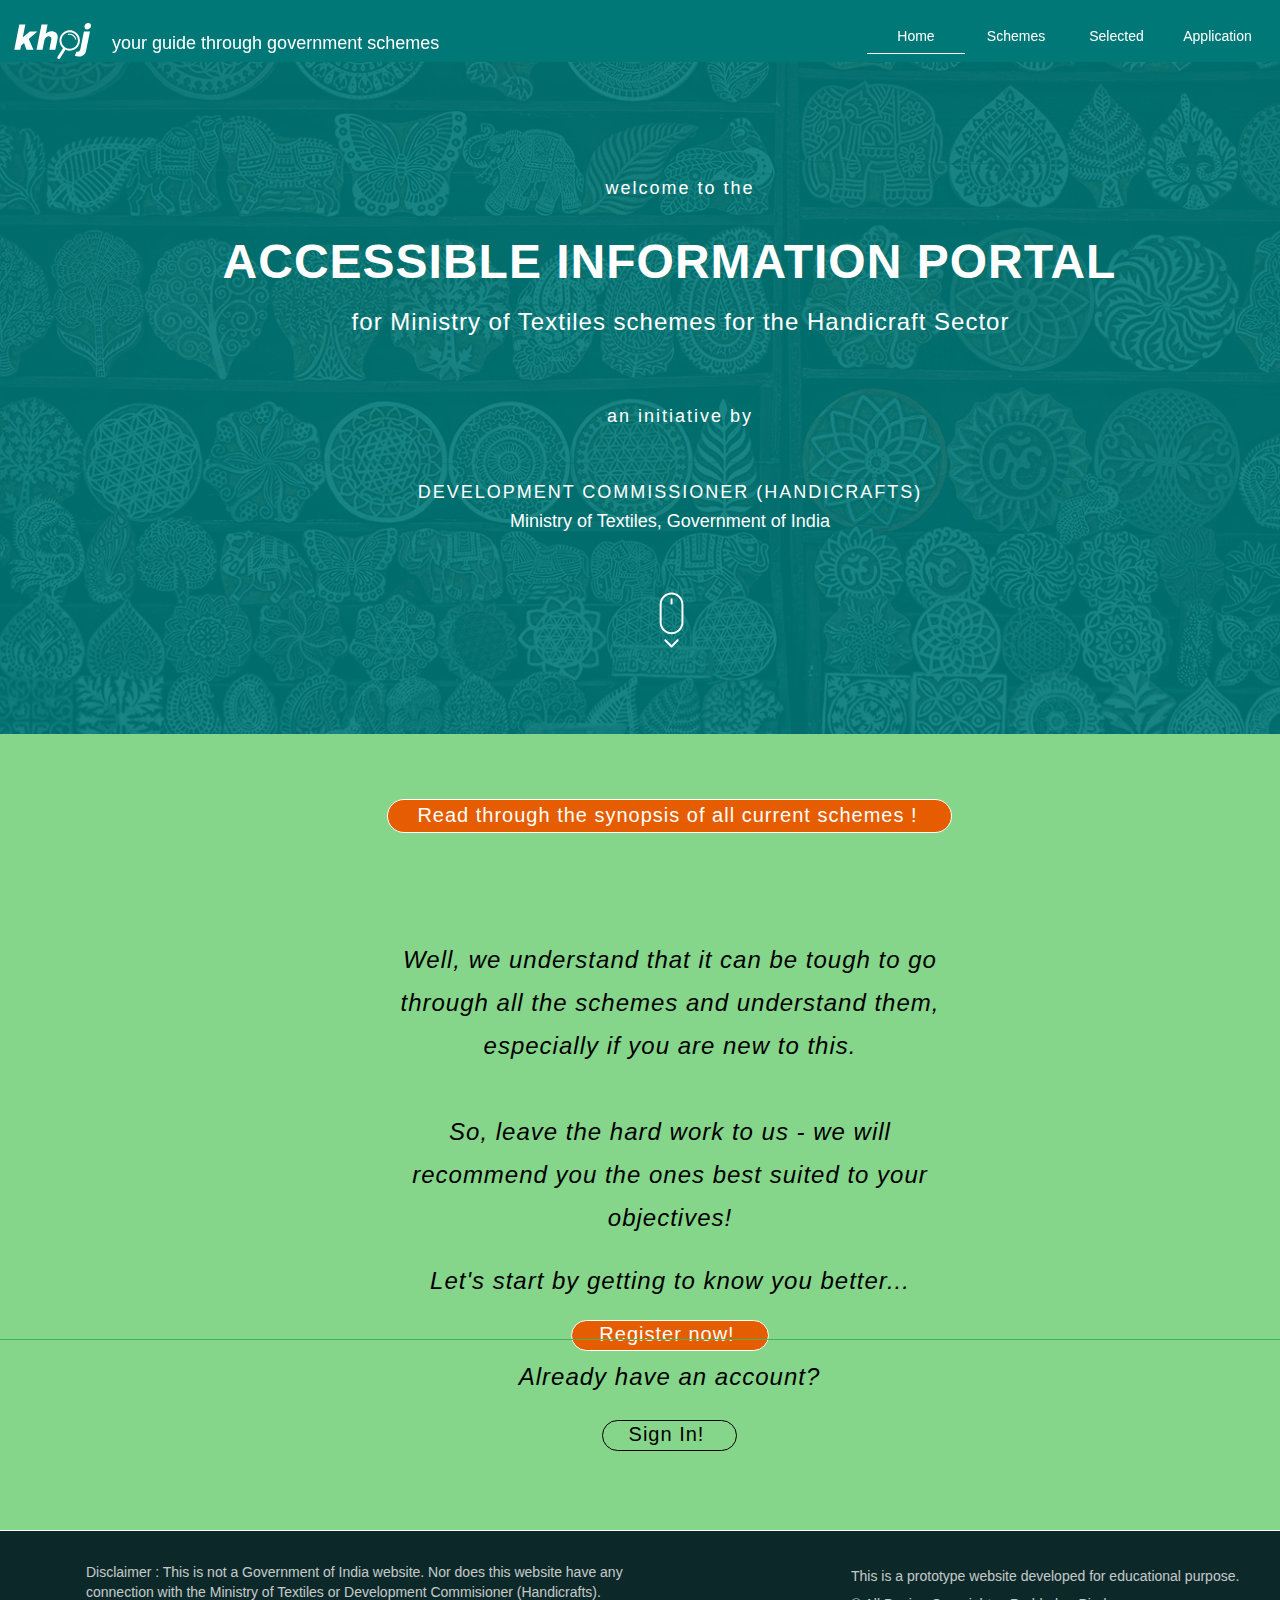
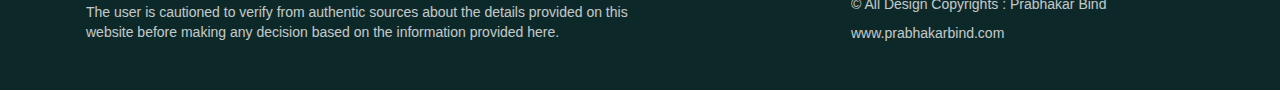
==== commit a840d494: "Version-05" ====
--- a/index.html
+++ b/index.html
@@ -10,13 +10,13 @@
 document.documentElement.className = document.documentElement.className.replace(/\bnojs\b/g, 'js');
 
 // Check that all required assets are uploaded and up-to-date
-if(typeof Muse == "undefined") window.Muse = {}; window.Muse.assets = {"required":["museutils.js", "museconfig.js", "jquery.musemenu.js", "jquery.musepolyfill.bgsize.js", "jquery.watch.js", "jquery.scrolleffects.js", "require.js", "index.css"], "outOfDate":[]};
+if(typeof Muse == "undefined") window.Muse = {}; window.Muse.assets = {"required":["museutils.js", "museconfig.js", "jquery.musemenu.js", "jquery.musepolyfill.bgsize.js", "jquery.watch.js", "require.js", "index.css"], "outOfDate":[]};
 </script>
   
   <title>Home</title>
   <!-- CSS -->
   <link rel="stylesheet" type="text/css" href="css/site_global.css?crc=168066407"/>
-  <link rel="stylesheet" type="text/css" href="css/master_b-master.css?crc=276310726"/>
+  <link rel="stylesheet" type="text/css" href="css/master_b-master.css?crc=313645194"/>
   <link rel="stylesheet" type="text/css" href="css/index.css?crc=45885535" id="pagesheet"/>
   <!-- IE-only CSS -->
   <!--[if lt IE 9]>
@@ -37,7 +37,7 @@
   <div class="clearfix" id="page"><!-- group -->
    <div class="clearfix grpelem" id="pu9519"><!-- group -->
     <div class="browser_width" id="u9519-bw">
-     <div class="ose_pre_init" id="u9519"><!-- simple frame --></div>
+     <div id="u9519"><!-- simple frame --></div>
     </div>
     <nav class="MenuBar clearfix" id="menuu9310"><!-- horizontal box -->
      <div class="MenuItemContainer clearfix grpelem" id="u9311"><!-- vertical box -->
@@ -150,7 +150,7 @@
 k[1]:null,k=k&&k[2]?k[2]:null;switch(k.toLowerCase()){case "css":i=i.replace(/\W/gi,"_").replace(/^([^a-z])/gi,"_$1");g.className+=" "+i;i=a(d(g,"color"));k=a(d(g,"backgroundColor"));i!=0||k!=0?(Muse.assets.required.splice(j,1),"undefined"!=typeof b[l]&&(i!=b[l]>>>24||k!=(b[l]&16777215))&&Muse.assets.outOfDate.push(l)):j++;g.className="version";break;case "js":j++;break;default:throw Error("Unsupported file type: "+k);}}c?c().jquery!="1.8.3"&&Muse.assets.outOfDate.push("jquery-1.8.3.min.js"):Muse.assets.required.push("jquery-1.8.3.min.js");
 g.parentNode.removeChild(g);if(Muse.assets.outOfDate.length||Muse.assets.required.length)g="Some files on the server may be missing or incorrect. Clear browser cache and try again. If the problem persists please contact website author.",f&&Muse.assets.outOfDate.length&&(g+="\nOut of date: "+Muse.assets.outOfDate.join(",")),f&&Muse.assets.required.length&&(g+="\nMissing: "+Muse.assets.required.join(",")),suppressMissingFileError?(g+="\nUse SuppressMissingFileError key in AppPrefs.xml to show missing file error pop up.",console.log(g)):alert(g)};location&&location.search&&location.search.match&&location.search.match(/muse_debug/gi)?
 setTimeout(function(){f(!0)},5E3):f()}};
-var muse_init=function(){require.config({baseUrl:""});require(["jquery","museutils","whatinput","jquery.musemenu","jquery.musepolyfill.bgsize","jquery.watch","jquery.scrolleffects"],function(c){var $ = c;$(document).ready(function(){try{
+var muse_init=function(){require.config({baseUrl:""});require(["jquery","museutils","whatinput","jquery.musemenu","jquery.musepolyfill.bgsize","jquery.watch"],function(c){var $ = c;$(document).ready(function(){try{
 window.Muse.assets.check($);/* body */
 Muse.Utils.transformMarkupToFixBrowserProblemsPreInit();/* body */
 Muse.Utils.prepHyperlinks(true);/* body */
@@ -159,7 +159,6 @@
 Muse.Utils.makeButtonsVisibleAfterSettingMinWidth();/* body */
 Muse.Utils.initWidget('.MenuBar', ['#bp_infinity'], function(elem) { return $(elem).museMenu(); });/* unifiedNavBar */
 Muse.Utils.fullPage('#page');/* 100% height page */
-$('#u9519').registerOpacityScrollEffect([{"in":[-Infinity,600],"opacity":20,"fade":50},{"in":[600,600],"opacity":100},{"in":[600,Infinity],"opacity":100,"fade":50}]);/* scroll effect */
 Muse.Utils.showWidgetsWhenReady();/* body */
 Muse.Utils.transformMarkupToFixBrowserProblems();/* body */
 }catch(b){if(b&&"function"==typeof b.notify?b.notify():Muse.Assert.fail("Error calling selector function: "+b),false)throw b;}})})};
--- a/css/master_b-master.css
+++ b/css/master_b-master.css
@@ -1 +1 @@
-#u9519{background-color:#007877;}.js #u9519.ose_pre_init{opacity:0.2;-ms-filter:"progid:DXImageTransform.Microsoft.Alpha(Opacity=20)";filter:alpha(opacity=20);}#menuu9310{border-width:0px;border-color:transparent;background-color:transparent;}#u9311,#u9312{background-color:transparent;}#u9312:hover{border-style:solid;border-color:#FFFFFF;border-width:0px 0px 1px;}#u9314-4{border-width:0px;border-color:transparent;background-color:transparent;text-align:center;color:#FFFFFF;font-family:ubuntu, sans-serif;font-weight:500;}#u9318,#u9321{background-color:transparent;}#u9312.MuseMenuActive,#u9321:hover{border-style:solid;border-color:#FFFFFF;border-width:0px 0px 1px;}#u9324-4{border-width:0px;border-color:transparent;background-color:transparent;text-align:center;color:#FFFFFF;font-family:ubuntu, sans-serif;font-weight:500;}#u9355,#u9358{background-color:transparent;}#u9321.MuseMenuActive,#u9358:hover{border-style:solid;border-color:#FFFFFF;border-width:0px 0px 1px;}#u9361-4{border-width:0px;border-color:transparent;background-color:transparent;text-align:center;color:#FFFFFF;font-family:ubuntu, sans-serif;font-weight:500;}#u9384,#u9387{background-color:transparent;}#u9358.MuseMenuActive,#u9387:hover{border-style:solid;border-color:#FFFFFF;border-width:0px 0px 1px;}#u9387.MuseMenuActive{border-style:solid;border-color:#FFFFFF;border-width:0px 0px 1px;}#u9388-4{border-width:0px;border-color:transparent;background-color:transparent;text-align:center;color:#FFFFFF;font-family:ubuntu, sans-serif;font-weight:500;}.MenuItem{cursor:pointer;}#u9423-4{background-color:transparent;text-transform:lowercase;font-size:18px;color:#FFFFFF;line-height:22px;font-family:ubuntu, sans-serif;font-weight:300;}#u15984{background-color:transparent;}#u15980{display:block;}#u9516{background-color:#0D2828;}#u9504-6{background-color:transparent;opacity:0.75;-ms-filter:"progid:DXImageTransform.Microsoft.Alpha(Opacity=75)";filter:alpha(opacity=75);color:#FFFFFF;line-height:20px;font-family:ubuntu, sans-serif;font-weight:300;}#u9507-6,#u9510-4{background-color:transparent;opacity:0.75;-ms-filter:"progid:DXImageTransform.Microsoft.Alpha(Opacity=75)";filter:alpha(opacity=75);color:#FFFFFF;line-height:28px;font-family:ubuntu, sans-serif;font-weight:300;}+#u9519{background-color:#007877;}#menuu9310{border-width:0px;border-color:transparent;background-color:transparent;}#u9311,#u9312{background-color:transparent;}#u9312:hover{border-style:solid;border-color:#FFFFFF;border-width:0px 0px 1px;}#u9314-4{border-width:0px;border-color:transparent;background-color:transparent;text-align:center;color:#FFFFFF;font-family:ubuntu, sans-serif;font-weight:500;}#u9318,#u9321{background-color:transparent;}#u9312.MuseMenuActive,#u9321:hover{border-style:solid;border-color:#FFFFFF;border-width:0px 0px 1px;}#u9324-4{border-width:0px;border-color:transparent;background-color:transparent;text-align:center;color:#FFFFFF;font-family:ubuntu, sans-serif;font-weight:500;}#u9355,#u9358{background-color:transparent;}#u9321.MuseMenuActive,#u9358:hover{border-style:solid;border-color:#FFFFFF;border-width:0px 0px 1px;}#u9361-4{border-width:0px;border-color:transparent;background-color:transparent;text-align:center;color:#FFFFFF;font-family:ubuntu, sans-serif;font-weight:500;}#u9384,#u9387{background-color:transparent;}#u9358.MuseMenuActive,#u9387:hover{border-style:solid;border-color:#FFFFFF;border-width:0px 0px 1px;}#u9387.MuseMenuActive{border-style:solid;border-color:#FFFFFF;border-width:0px 0px 1px;}#u9388-4{border-width:0px;border-color:transparent;background-color:transparent;text-align:center;color:#FFFFFF;font-family:ubuntu, sans-serif;font-weight:500;}.MenuItem{cursor:pointer;}#u9423-4{background-color:transparent;text-transform:lowercase;font-size:18px;color:#FFFFFF;line-height:22px;font-family:ubuntu, sans-serif;font-weight:300;}#u15984{background-color:transparent;}#u15980{display:block;}#u9516{background-color:#0D2828;}#u9504-6{background-color:transparent;opacity:0.75;-ms-filter:"progid:DXImageTransform.Microsoft.Alpha(Opacity=75)";filter:alpha(opacity=75);color:#FFFFFF;line-height:20px;font-family:ubuntu, sans-serif;font-weight:300;}#u9507-6,#u9510-4{background-color:transparent;opacity:0.75;-ms-filter:"progid:DXImageTransform.Microsoft.Alpha(Opacity=75)";filter:alpha(opacity=75);color:#FFFFFF;line-height:28px;font-family:ubuntu, sans-serif;font-weight:300;}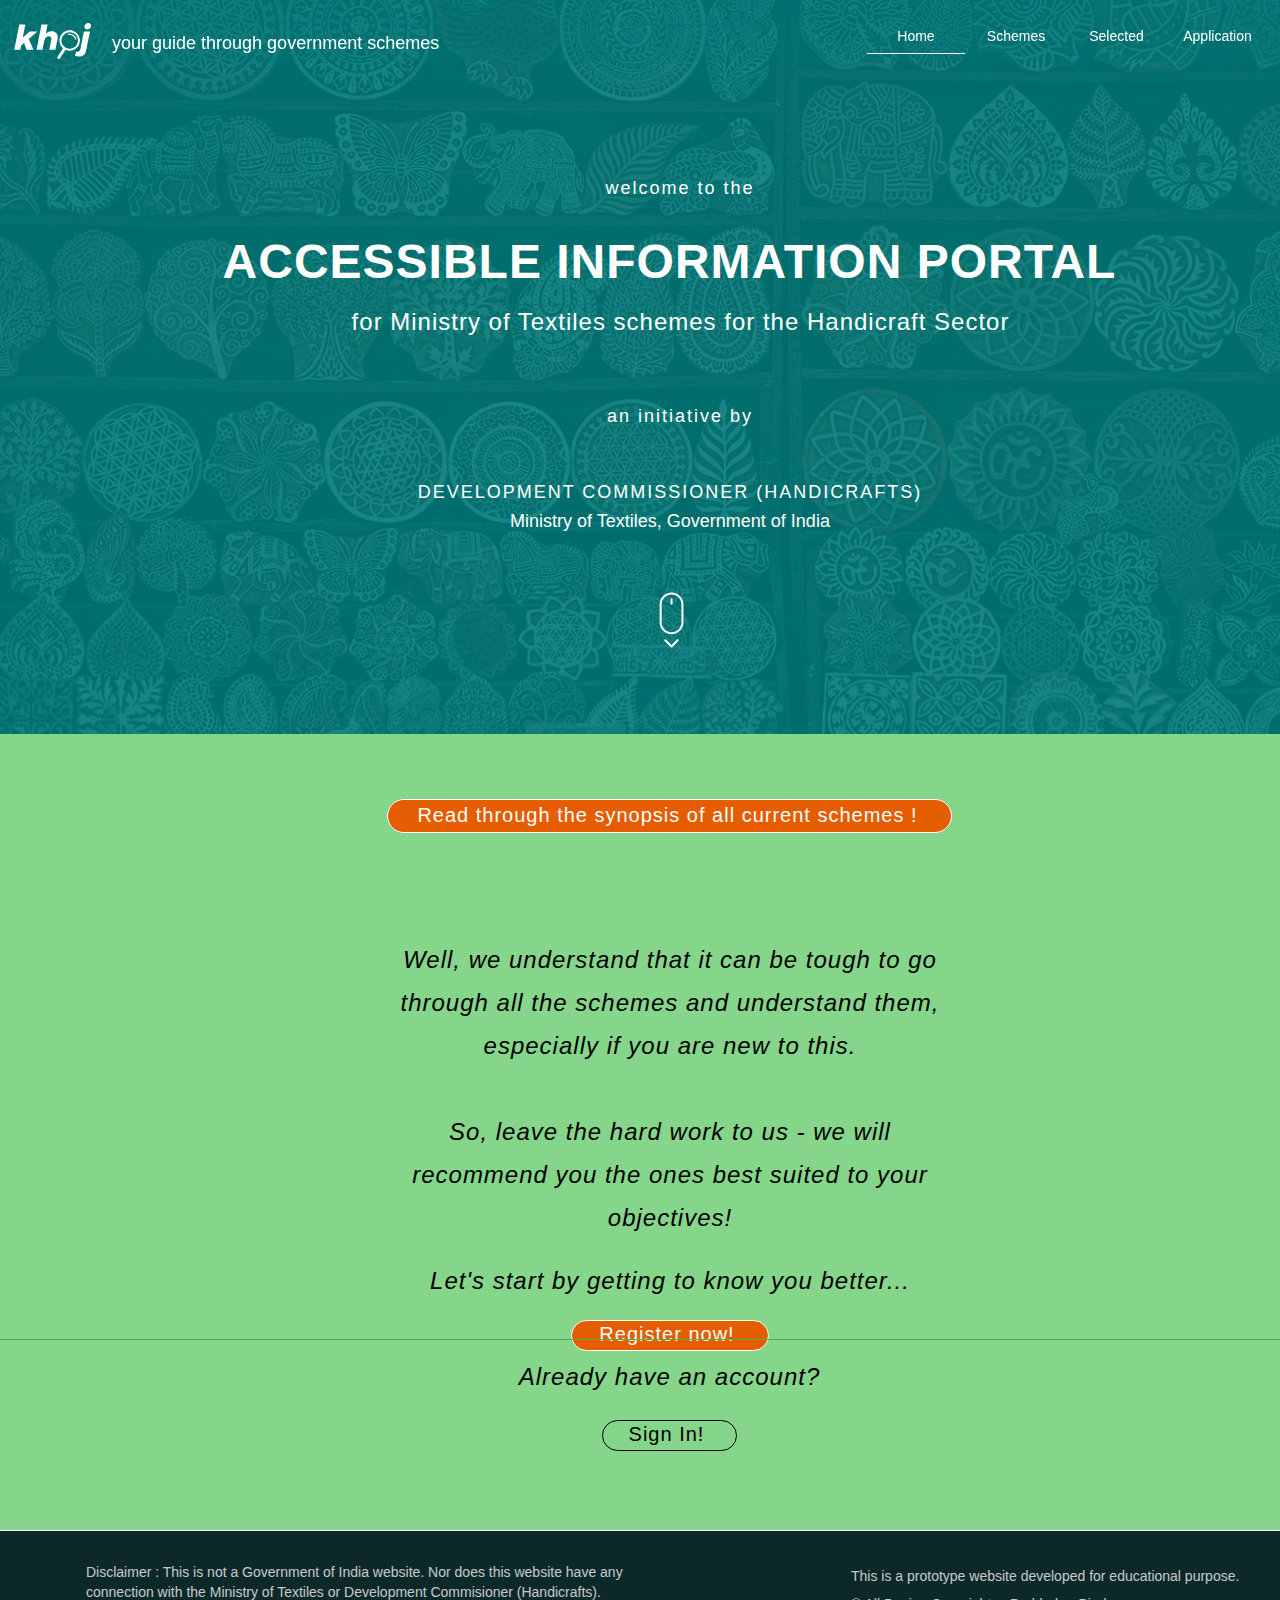
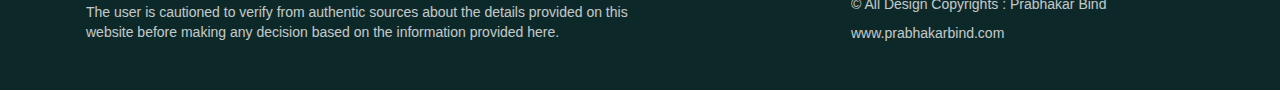
==== commit 5336e8c4: "Version-06" ====
--- a/index.html
+++ b/index.html
@@ -3,6 +3,8 @@
  <head>
 
   <meta http-equiv="Content-type" content="text/html;charset=UTF-8"/>
+  <meta name="description" content="KHOJ is a unique project by NID alumni Prabhakar Bind, that uses Cognitive Psychology and Web Usabality principles to guide people through the dense textual data of the Government Schemes."/>
+  <meta name="keywords" content="KHOK, Prabhakar Bind, NID, Cognitive, Psychology, WEb Usability, User Experience Design"/>
   <meta name="generator" content="2018.1.0.386"/>
   
   <script type="text/javascript">
@@ -10,13 +12,13 @@
 document.documentElement.className = document.documentElement.className.replace(/\bnojs\b/g, 'js');
 
 // Check that all required assets are uploaded and up-to-date
-if(typeof Muse == "undefined") window.Muse = {}; window.Muse.assets = {"required":["museutils.js", "museconfig.js", "jquery.musemenu.js", "jquery.musepolyfill.bgsize.js", "jquery.watch.js", "require.js", "index.css"], "outOfDate":[]};
+if(typeof Muse == "undefined") window.Muse = {}; window.Muse.assets = {"required":["museutils.js", "museconfig.js", "jquery.musemenu.js", "jquery.musepolyfill.bgsize.js", "jquery.watch.js", "jquery.scrolleffects.js", "require.js", "index.css"], "outOfDate":[]};
 </script>
   
   <title>Home</title>
   <!-- CSS -->
   <link rel="stylesheet" type="text/css" href="css/site_global.css?crc=168066407"/>
-  <link rel="stylesheet" type="text/css" href="css/master_b-master.css?crc=313645194"/>
+  <link rel="stylesheet" type="text/css" href="css/master_b-master.css?crc=276310726"/>
   <link rel="stylesheet" type="text/css" href="css/index.css?crc=45885535" id="pagesheet"/>
   <!-- IE-only CSS -->
   <!--[if lt IE 9]>
@@ -37,7 +39,7 @@
   <div class="clearfix" id="page"><!-- group -->
    <div class="clearfix grpelem" id="pu9519"><!-- group -->
     <div class="browser_width" id="u9519-bw">
-     <div id="u9519"><!-- simple frame --></div>
+     <div class="ose_pre_init" id="u9519"><!-- simple frame --></div>
     </div>
     <nav class="MenuBar clearfix" id="menuu9310"><!-- horizontal box -->
      <div class="MenuItemContainer clearfix grpelem" id="u9311"><!-- vertical box -->
@@ -150,7 +152,7 @@
 k[1]:null,k=k&&k[2]?k[2]:null;switch(k.toLowerCase()){case "css":i=i.replace(/\W/gi,"_").replace(/^([^a-z])/gi,"_$1");g.className+=" "+i;i=a(d(g,"color"));k=a(d(g,"backgroundColor"));i!=0||k!=0?(Muse.assets.required.splice(j,1),"undefined"!=typeof b[l]&&(i!=b[l]>>>24||k!=(b[l]&16777215))&&Muse.assets.outOfDate.push(l)):j++;g.className="version";break;case "js":j++;break;default:throw Error("Unsupported file type: "+k);}}c?c().jquery!="1.8.3"&&Muse.assets.outOfDate.push("jquery-1.8.3.min.js"):Muse.assets.required.push("jquery-1.8.3.min.js");
 g.parentNode.removeChild(g);if(Muse.assets.outOfDate.length||Muse.assets.required.length)g="Some files on the server may be missing or incorrect. Clear browser cache and try again. If the problem persists please contact website author.",f&&Muse.assets.outOfDate.length&&(g+="\nOut of date: "+Muse.assets.outOfDate.join(",")),f&&Muse.assets.required.length&&(g+="\nMissing: "+Muse.assets.required.join(",")),suppressMissingFileError?(g+="\nUse SuppressMissingFileError key in AppPrefs.xml to show missing file error pop up.",console.log(g)):alert(g)};location&&location.search&&location.search.match&&location.search.match(/muse_debug/gi)?
 setTimeout(function(){f(!0)},5E3):f()}};
-var muse_init=function(){require.config({baseUrl:""});require(["jquery","museutils","whatinput","jquery.musemenu","jquery.musepolyfill.bgsize","jquery.watch"],function(c){var $ = c;$(document).ready(function(){try{
+var muse_init=function(){require.config({baseUrl:""});require(["jquery","museutils","whatinput","jquery.musemenu","jquery.musepolyfill.bgsize","jquery.watch","jquery.scrolleffects"],function(c){var $ = c;$(document).ready(function(){try{
 window.Muse.assets.check($);/* body */
 Muse.Utils.transformMarkupToFixBrowserProblemsPreInit();/* body */
 Muse.Utils.prepHyperlinks(true);/* body */
@@ -159,6 +161,7 @@
 Muse.Utils.makeButtonsVisibleAfterSettingMinWidth();/* body */
 Muse.Utils.initWidget('.MenuBar', ['#bp_infinity'], function(elem) { return $(elem).museMenu(); });/* unifiedNavBar */
 Muse.Utils.fullPage('#page');/* 100% height page */
+$('#u9519').registerOpacityScrollEffect([{"in":[-Infinity,600],"opacity":20,"fade":50},{"in":[600,600],"opacity":100},{"in":[600,Infinity],"opacity":100,"fade":50}]);/* scroll effect */
 Muse.Utils.showWidgetsWhenReady();/* body */
 Muse.Utils.transformMarkupToFixBrowserProblems();/* body */
 }catch(b){if(b&&"function"==typeof b.notify?b.notify():Muse.Assert.fail("Error calling selector function: "+b),false)throw b;}})})};
--- a/css/master_b-master.css
+++ b/css/master_b-master.css
@@ -1 +1 @@
-#u9519{background-color:#007877;}#menuu9310{border-width:0px;border-color:transparent;background-color:transparent;}#u9311,#u9312{background-color:transparent;}#u9312:hover{border-style:solid;border-color:#FFFFFF;border-width:0px 0px 1px;}#u9314-4{border-width:0px;border-color:transparent;background-color:transparent;text-align:center;color:#FFFFFF;font-family:ubuntu, sans-serif;font-weight:500;}#u9318,#u9321{background-color:transparent;}#u9312.MuseMenuActive,#u9321:hover{border-style:solid;border-color:#FFFFFF;border-width:0px 0px 1px;}#u9324-4{border-width:0px;border-color:transparent;background-color:transparent;text-align:center;color:#FFFFFF;font-family:ubuntu, sans-serif;font-weight:500;}#u9355,#u9358{background-color:transparent;}#u9321.MuseMenuActive,#u9358:hover{border-style:solid;border-color:#FFFFFF;border-width:0px 0px 1px;}#u9361-4{border-width:0px;border-color:transparent;background-color:transparent;text-align:center;color:#FFFFFF;font-family:ubuntu, sans-serif;font-weight:500;}#u9384,#u9387{background-color:transparent;}#u9358.MuseMenuActive,#u9387:hover{border-style:solid;border-color:#FFFFFF;border-width:0px 0px 1px;}#u9387.MuseMenuActive{border-style:solid;border-color:#FFFFFF;border-width:0px 0px 1px;}#u9388-4{border-width:0px;border-color:transparent;background-color:transparent;text-align:center;color:#FFFFFF;font-family:ubuntu, sans-serif;font-weight:500;}.MenuItem{cursor:pointer;}#u9423-4{background-color:transparent;text-transform:lowercase;font-size:18px;color:#FFFFFF;line-height:22px;font-family:ubuntu, sans-serif;font-weight:300;}#u15984{background-color:transparent;}#u15980{display:block;}#u9516{background-color:#0D2828;}#u9504-6{background-color:transparent;opacity:0.75;-ms-filter:"progid:DXImageTransform.Microsoft.Alpha(Opacity=75)";filter:alpha(opacity=75);color:#FFFFFF;line-height:20px;font-family:ubuntu, sans-serif;font-weight:300;}#u9507-6,#u9510-4{background-color:transparent;opacity:0.75;-ms-filter:"progid:DXImageTransform.Microsoft.Alpha(Opacity=75)";filter:alpha(opacity=75);color:#FFFFFF;line-height:28px;font-family:ubuntu, sans-serif;font-weight:300;}+#u9519{background-color:#007877;}.js #u9519.ose_pre_init{opacity:0.2;-ms-filter:"progid:DXImageTransform.Microsoft.Alpha(Opacity=20)";filter:alpha(opacity=20);}#menuu9310{border-width:0px;border-color:transparent;background-color:transparent;}#u9311,#u9312{background-color:transparent;}#u9312:hover{border-style:solid;border-color:#FFFFFF;border-width:0px 0px 1px;}#u9314-4{border-width:0px;border-color:transparent;background-color:transparent;text-align:center;color:#FFFFFF;font-family:ubuntu, sans-serif;font-weight:500;}#u9318,#u9321{background-color:transparent;}#u9312.MuseMenuActive,#u9321:hover{border-style:solid;border-color:#FFFFFF;border-width:0px 0px 1px;}#u9324-4{border-width:0px;border-color:transparent;background-color:transparent;text-align:center;color:#FFFFFF;font-family:ubuntu, sans-serif;font-weight:500;}#u9355,#u9358{background-color:transparent;}#u9321.MuseMenuActive,#u9358:hover{border-style:solid;border-color:#FFFFFF;border-width:0px 0px 1px;}#u9361-4{border-width:0px;border-color:transparent;background-color:transparent;text-align:center;color:#FFFFFF;font-family:ubuntu, sans-serif;font-weight:500;}#u9384,#u9387{background-color:transparent;}#u9358.MuseMenuActive,#u9387:hover{border-style:solid;border-color:#FFFFFF;border-width:0px 0px 1px;}#u9387.MuseMenuActive{border-style:solid;border-color:#FFFFFF;border-width:0px 0px 1px;}#u9388-4{border-width:0px;border-color:transparent;background-color:transparent;text-align:center;color:#FFFFFF;font-family:ubuntu, sans-serif;font-weight:500;}.MenuItem{cursor:pointer;}#u9423-4{background-color:transparent;text-transform:lowercase;font-size:18px;color:#FFFFFF;line-height:22px;font-family:ubuntu, sans-serif;font-weight:300;}#u15984{background-color:transparent;}#u15980{display:block;}#u9516{background-color:#0D2828;}#u9504-6{background-color:transparent;opacity:0.75;-ms-filter:"progid:DXImageTransform.Microsoft.Alpha(Opacity=75)";filter:alpha(opacity=75);color:#FFFFFF;line-height:20px;font-family:ubuntu, sans-serif;font-weight:300;}#u9507-6,#u9510-4{background-color:transparent;opacity:0.75;-ms-filter:"progid:DXImageTransform.Microsoft.Alpha(Opacity=75)";filter:alpha(opacity=75);color:#FFFFFF;line-height:28px;font-family:ubuntu, sans-serif;font-weight:300;}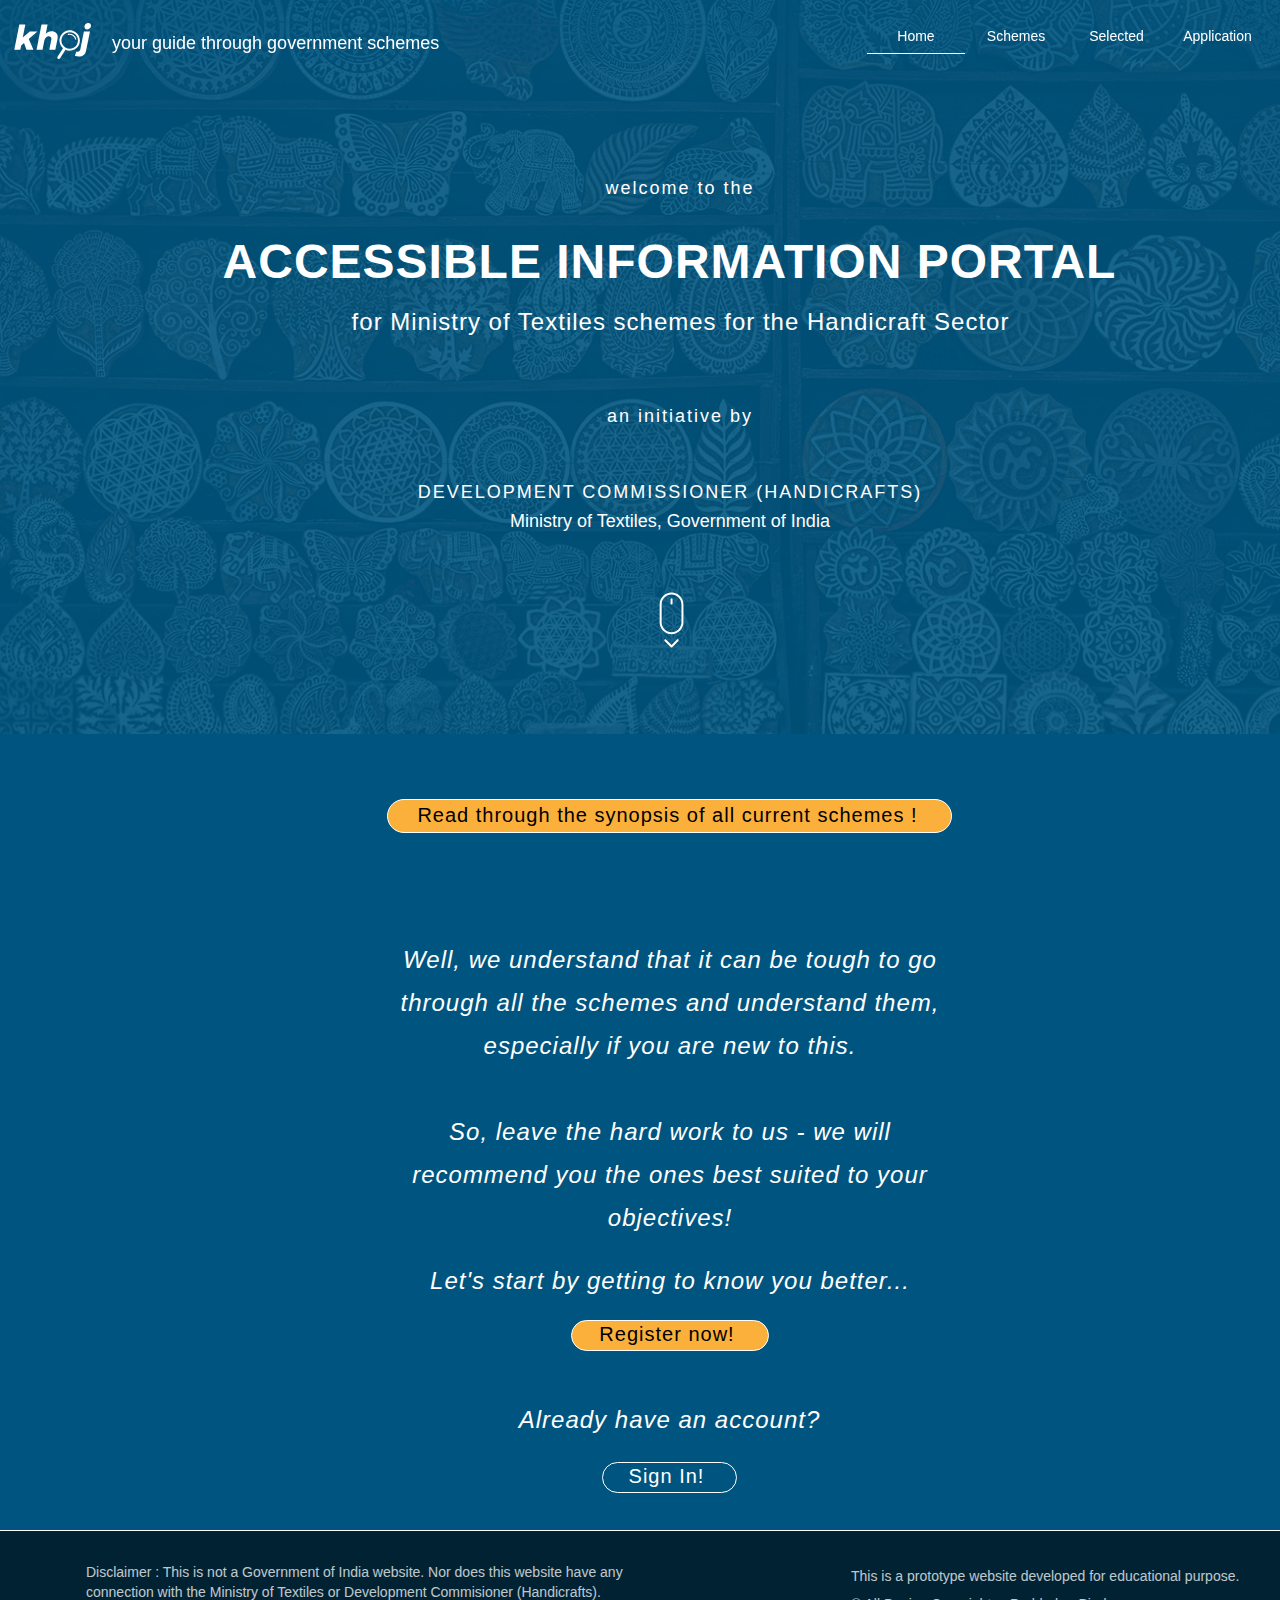
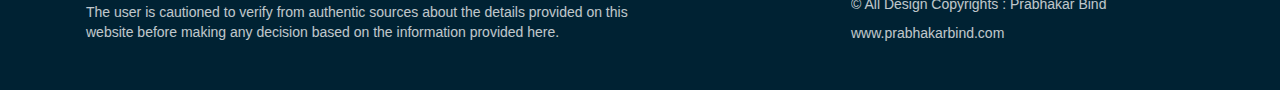
==== commit 077459d9: "Version -07" ====
--- a/index.html
+++ b/index.html
@@ -18,8 +18,8 @@
   <title>Home</title>
   <!-- CSS -->
   <link rel="stylesheet" type="text/css" href="css/site_global.css?crc=168066407"/>
-  <link rel="stylesheet" type="text/css" href="css/master_b-master.css?crc=276310726"/>
-  <link rel="stylesheet" type="text/css" href="css/index.css?crc=45885535" id="pagesheet"/>
+  <link rel="stylesheet" type="text/css" href="css/master_b-master.css?crc=203417859"/>
+  <link rel="stylesheet" type="text/css" href="css/index.css?crc=225852371" id="pagesheet"/>
   <!-- IE-only CSS -->
   <!--[if lt IE 9]>
   <link rel="stylesheet" type="text/css" href="css/iefonts_index.css?crc=3790918398"/>
@@ -89,33 +89,25 @@
      <a class="anchor_item grpelem" id="read_through_schemes."></a>
      <a class="nonblock nontext anim_swing clip_frame grpelem" id="u20006" href="index.html#read_through_schemes."><!-- svg --><img class="svg" id="u20002" src="images/mouse-scroll-thin--noun_486805_cc.svg?crc=3893714875" width="35" height="64" alt="" data-mu-svgfallback="images/mouse%20scroll%20thin-%20noun_486805_cc_poster_.png?crc=110511749"/></a>
     </div>
-    <div class="clearfix colelem" id="pu9454"><!-- group -->
-     <div class="browser_width grpelem" id="u9454-bw">
-      <div id="u9454"><!-- column -->
-       <div class="clearfix" id="u9454_align_to_page">
-        <a class="nonblock nontext Button transition rounded-corners clearfix colelem" id="buttonu9468" href="schemes.html"><!-- container box --><div class="clearfix grpelem" id="u9469-4"><!-- content --><p>Read through the synopsis of all current schemes !</p></div></a>
-        <div class="clearfix colelem" id="u9477-7"><!-- content -->
-         <p>Well, we understand that it can be tough to go through all the schemes and understand them, especially if you are new to this.</p>
-         <p>&nbsp;</p>
-         <p>So, leave the hard work to us - we will recommend you the ones best suited to your objectives!</p>
-        </div>
-        <div class="clearfix colelem" id="u9480-4"><!-- content -->
-         <p>Let's start by getting to know you better...</p>
-        </div>
-        <a class="nonblock nontext Button transition rounded-corners clearfix colelem" id="buttonu9485" href="registration1.html"><!-- container box --><div class="clearfix grpelem" id="u9486-4"><!-- content --><p>Register now!</p></div></a>
+    <div class="browser_width colelem" id="u9454-bw">
+     <div id="u9454"><!-- column -->
+      <div class="clearfix" id="u9454_align_to_page">
+       <a class="nonblock nontext Button transition rounded-corners clearfix colelem" id="buttonu9468" href="schemes.html"><!-- container box --><div class="clearfix grpelem" id="u9469-4"><!-- content --><p>Read through the synopsis of all current schemes !</p></div></a>
+       <div class="clearfix colelem" id="u9477-7"><!-- content -->
+        <p>Well, we understand that it can be tough to go through all the schemes and understand them, especially if you are new to this.</p>
+        <p>&nbsp;</p>
+        <p>So, leave the hard work to us - we will recommend you the ones best suited to your objectives!</p>
        </div>
-      </div>
-     </div>
-     <div class="browser_width grpelem" id="u12179-bw">
-      <div id="u12179"><!-- column -->
-       <div class="clearfix" id="u12179_align_to_page">
-        <div class="clearfix colelem" id="u12167-4"><!-- content -->
-         <p>Already have an account?</p>
-        </div>
-        <div class="Button transition rounded-corners clearfix colelem" id="buttonu12170"><!-- container box -->
-         <div class="clearfix grpelem" id="u12171-4"><!-- content -->
-          <p>Sign In!</p>
-         </div>
+       <div class="clearfix colelem" id="u9480-4"><!-- content -->
+        <p>Let's start by getting to know you better...</p>
+       </div>
+       <a class="nonblock nontext Button transition rounded-corners clearfix colelem" id="buttonu9485" href="registration1.html"><!-- container box --><div class="clearfix grpelem" id="u9486-4"><!-- content --><p>Register now!</p></div></a>
+       <div class="clearfix colelem" id="u12167-4"><!-- content -->
+        <p>Already have an account?</p>
+       </div>
+       <div class="Button transition rounded-corners clearfix colelem" id="buttonu12170"><!-- container box -->
+        <div class="clearfix grpelem" id="u12171-4"><!-- content -->
+         <p>Sign In!</p>
         </div>
        </div>
       </div>
@@ -161,7 +153,7 @@
 Muse.Utils.makeButtonsVisibleAfterSettingMinWidth();/* body */
 Muse.Utils.initWidget('.MenuBar', ['#bp_infinity'], function(elem) { return $(elem).museMenu(); });/* unifiedNavBar */
 Muse.Utils.fullPage('#page');/* 100% height page */
-$('#u9519').registerOpacityScrollEffect([{"in":[-Infinity,600],"opacity":20,"fade":50},{"in":[600,600],"opacity":100},{"in":[600,Infinity],"opacity":100,"fade":50}]);/* scroll effect */
+$('#u9519').registerOpacityScrollEffect([{"fade":50,"in":[-Infinity,600],"opacity":20},{"in":[600,600],"opacity":100},{"fade":50,"in":[600,Infinity],"opacity":100}]);/* scroll effect */
 Muse.Utils.showWidgetsWhenReady();/* body */
 Muse.Utils.transformMarkupToFixBrowserProblems();/* body */
 }catch(b){if(b&&"function"==typeof b.notify?b.notify():Muse.Assert.fail("Error calling selector function: "+b),false)throw b;}})})};
--- a/css/master_b-master.css
+++ b/css/master_b-master.css
@@ -1 +1 @@
-#u9519{background-color:#007877;}.js #u9519.ose_pre_init{opacity:0.2;-ms-filter:"progid:DXImageTransform.Microsoft.Alpha(Opacity=20)";filter:alpha(opacity=20);}#menuu9310{border-width:0px;border-color:transparent;background-color:transparent;}#u9311,#u9312{background-color:transparent;}#u9312:hover{border-style:solid;border-color:#FFFFFF;border-width:0px 0px 1px;}#u9314-4{border-width:0px;border-color:transparent;background-color:transparent;text-align:center;color:#FFFFFF;font-family:ubuntu, sans-serif;font-weight:500;}#u9318,#u9321{background-color:transparent;}#u9312.MuseMenuActive,#u9321:hover{border-style:solid;border-color:#FFFFFF;border-width:0px 0px 1px;}#u9324-4{border-width:0px;border-color:transparent;background-color:transparent;text-align:center;color:#FFFFFF;font-family:ubuntu, sans-serif;font-weight:500;}#u9355,#u9358{background-color:transparent;}#u9321.MuseMenuActive,#u9358:hover{border-style:solid;border-color:#FFFFFF;border-width:0px 0px 1px;}#u9361-4{border-width:0px;border-color:transparent;background-color:transparent;text-align:center;color:#FFFFFF;font-family:ubuntu, sans-serif;font-weight:500;}#u9384,#u9387{background-color:transparent;}#u9358.MuseMenuActive,#u9387:hover{border-style:solid;border-color:#FFFFFF;border-width:0px 0px 1px;}#u9387.MuseMenuActive{border-style:solid;border-color:#FFFFFF;border-width:0px 0px 1px;}#u9388-4{border-width:0px;border-color:transparent;background-color:transparent;text-align:center;color:#FFFFFF;font-family:ubuntu, sans-serif;font-weight:500;}.MenuItem{cursor:pointer;}#u9423-4{background-color:transparent;text-transform:lowercase;font-size:18px;color:#FFFFFF;line-height:22px;font-family:ubuntu, sans-serif;font-weight:300;}#u15984{background-color:transparent;}#u15980{display:block;}#u9516{background-color:#0D2828;}#u9504-6{background-color:transparent;opacity:0.75;-ms-filter:"progid:DXImageTransform.Microsoft.Alpha(Opacity=75)";filter:alpha(opacity=75);color:#FFFFFF;line-height:20px;font-family:ubuntu, sans-serif;font-weight:300;}#u9507-6,#u9510-4{background-color:transparent;opacity:0.75;-ms-filter:"progid:DXImageTransform.Microsoft.Alpha(Opacity=75)";filter:alpha(opacity=75);color:#FFFFFF;line-height:28px;font-family:ubuntu, sans-serif;font-weight:300;}+#u9519{background-color:#005580;}.js #u9519.ose_pre_init{opacity:0.2;-ms-filter:"progid:DXImageTransform.Microsoft.Alpha(Opacity=20)";filter:alpha(opacity=20);}#menuu9310{border-width:0px;border-color:transparent;background-color:transparent;}#u9311,#u9312{background-color:transparent;}#u9312:hover{border-style:solid;border-color:#FFFFFF;border-width:0px 0px 1px;}#u9314-4{border-width:0px;border-color:transparent;background-color:transparent;text-align:center;color:#FFFFFF;font-family:ubuntu, sans-serif;font-weight:500;}#u9318,#u9321{background-color:transparent;}#u9312.MuseMenuActive,#u9321:hover{border-style:solid;border-color:#FFFFFF;border-width:0px 0px 1px;}#u9324-4{border-width:0px;border-color:transparent;background-color:transparent;text-align:center;color:#FFFFFF;font-family:ubuntu, sans-serif;font-weight:500;}#u9355,#u9358{background-color:transparent;}#u9321.MuseMenuActive,#u9358:hover{border-style:solid;border-color:#FFFFFF;border-width:0px 0px 1px;}#u9361-4{border-width:0px;border-color:transparent;background-color:transparent;text-align:center;color:#FFFFFF;font-family:ubuntu, sans-serif;font-weight:500;}#u9384,#u9387{background-color:transparent;}#u9358.MuseMenuActive,#u9387:hover{border-style:solid;border-color:#FFFFFF;border-width:0px 0px 1px;}#u9387.MuseMenuActive{border-style:solid;border-color:#FFFFFF;border-width:0px 0px 1px;}#u9388-4{border-width:0px;border-color:transparent;background-color:transparent;text-align:center;color:#FFFFFF;font-family:ubuntu, sans-serif;font-weight:500;}.MenuItem{cursor:pointer;}#u9423-4{background-color:transparent;text-transform:lowercase;font-size:18px;color:#FFFFFF;line-height:22px;font-family:ubuntu, sans-serif;font-weight:300;}#u15984{background-color:transparent;}#u15980{display:block;}#u9516{background-color:#002233;}#u9504-6{background-color:transparent;opacity:0.75;-ms-filter:"progid:DXImageTransform.Microsoft.Alpha(Opacity=75)";filter:alpha(opacity=75);color:#FFFFFF;line-height:20px;font-family:ubuntu, sans-serif;font-weight:300;}#u9507-6,#u9510-4{background-color:transparent;opacity:0.75;-ms-filter:"progid:DXImageTransform.Microsoft.Alpha(Opacity=75)";filter:alpha(opacity=75);color:#FFFFFF;line-height:28px;font-family:ubuntu, sans-serif;font-weight:300;}--- a/css/index.css
+++ b/css/index.css
@@ -1 +1 @@
-.version.index{color:#000002;background-color:#BC285F;}#page{z-index:1;width:1340px;min-height:597px;background-image:none;border-width:0px;border-color:#000000;background-color:transparent;padding-bottom:1px;margin-left:auto;margin-right:auto;}#pu9519{z-index:63;width:0.01px;height:0px;padding-bottom:62px;margin-right:-10000px;}#u9519{z-index:63;height:62px;position:fixed;top:0px;}#u9519-bw{z-index:63;}#menuu9310{z-index:64;width:400px;height:34px;position:fixed;top:20px;left:50%;margin-left:227px;}#u9311{width:98px;min-height:33px;padding-bottom:1px;position:relative;margin-right:-10000px;}#u9312{width:98px;padding-bottom:16px;position:relative;}#u9312:hover{width:98px;min-height:0px;margin:0px 0px -1px;}#u9314-4{width:98px;min-height:17px;position:relative;margin-right:-10000px;top:8px;}#u9312:hover #u9314-4{padding-top:0px;padding-bottom:0px;min-height:17px;width:98px;margin:0px -10000px 0px 0px;}#u9318{width:98px;min-height:34px;position:relative;margin-right:-10000px;left:100px;}#u9321{width:98px;padding-bottom:17px;position:relative;}#u9312.MuseMenuActive,#u9321:hover{width:98px;min-height:0px;margin:0px 0px -1px;}#u9321.MuseMenuActive{width:98px;min-height:0px;margin:0px 0px -1px;}#u9324-4{width:98px;min-height:17px;position:relative;margin-right:-10000px;top:8px;}#u9312.MuseMenuActive #u9314-4,#u9321:hover #u9324-4{padding-top:0px;padding-bottom:0px;min-height:17px;width:98px;margin:0px -10000px 0px 0px;}#u9321.MuseMenuActive #u9324-4{padding-top:0px;padding-bottom:0px;min-height:17px;width:98px;margin:0px -10000px 0px 0px;}#u9355{width:99px;min-height:34px;position:relative;margin-right:-10000px;left:200px;}#u9358{width:99px;padding-bottom:17px;position:relative;}#u9358:hover{width:99px;min-height:0px;margin:0px 0px -1px;}#u9361-4{width:99px;min-height:17px;position:relative;margin-right:-10000px;top:8px;}#u9358:hover #u9361-4{padding-top:0px;padding-bottom:0px;min-height:17px;width:99px;margin:0px -10000px 0px 0px;}#u9384{width:99px;min-height:34px;position:relative;margin-right:-10000px;left:301px;}#u9387{width:99px;padding-bottom:17px;position:relative;}#u9358.MuseMenuActive,#u9387:hover{width:99px;min-height:0px;margin:0px 0px -1px;}#u9387.MuseMenuActive{width:99px;min-height:0px;margin:0px 0px -1px;}#u9388-4{width:99px;min-height:17px;position:relative;margin-right:-10000px;top:8px;}#u9358.MuseMenuActive #u9361-4,#u9387:hover #u9388-4{padding-top:0px;padding-bottom:0px;min-height:17px;width:99px;margin:0px -10000px 0px 0px;}#u9387.MuseMenuActive #u9388-4{padding-top:0px;padding-bottom:0px;min-height:17px;width:99px;margin:0px -10000px 0px 0px;}#u9423-4{z-index:89;width:391px;min-height:23px;position:fixed;top:32px;left:50%;margin-left:-528px;}#u15984{z-index:110;width:87px;position:fixed;top:20px;left:50%;margin-left:-631px;}#u15980{z-index:111;}#ppu15997{z-index:0;width:0.01px;margin-right:-10000px;margin-left:-100px;}#pu15997{z-index:2;width:0.01px;}#u15997{z-index:2;height:734px;opacity:1;-ms-filter:"progid:DXImageTransform.Microsoft.Alpha(Opacity=100)";filter:alpha(opacity=100);background:transparent url("../images/small%20-background-01.jpg?crc=49110166") no-repeat center center;background-size:cover;}.js body{visibility:hidden;}.js body.initialized{visibility:visible;}#u15997-bw{z-index:2;height:734px;}#u9307{z-index:3;height:734px;background-color:#007877;opacity:0.9;-ms-filter:"progid:DXImageTransform.Microsoft.Alpha(Opacity=90)";filter:alpha(opacity=90);}#u9307-bw{z-index:3;height:734px;}#u9432-4{z-index:4;width:424px;min-height:29px;background-color:transparent;font-size:18px;letter-spacing:2px;text-align:center;color:#FFFFFF;line-height:22px;font-family:ubuntu, sans-serif;font-weight:300;position:relative;margin-right:-10000px;margin-top:177px;left:568px;}#u9442-4{z-index:8;width:424px;min-height:29px;background-color:transparent;font-size:18px;letter-spacing:2px;text-align:center;color:#FFFFFF;line-height:22px;font-family:ubuntu, sans-serif;font-weight:300;position:relative;margin-right:-10000px;margin-top:405px;left:568px;}#u9492-4{z-index:12;width:540px;min-height:29px;background-color:transparent;font-size:18px;letter-spacing:2px;text-align:center;color:#FFFFFF;line-height:22px;font-family:ubuntu, sans-serif;font-weight:500;position:relative;margin-right:-10000px;margin-top:481px;left:500px;}#u9495-4{z-index:16;width:540px;min-height:29px;background-color:transparent;font-size:18px;letter-spacing:0px;text-align:center;color:#FFFFFF;line-height:22px;font-family:ubuntu, sans-serif;font-weight:300;position:relative;margin-right:-10000px;margin-top:510px;left:500px;}#u9436-4{z-index:20;width:931px;min-height:64px;background-color:transparent;font-size:48px;color:#FFFFFF;letter-spacing:1px;text-transform:uppercase;text-align:center;line-height:58px;font-family:ubuntu, sans-serif;font-weight:700;position:relative;margin-right:-10000px;margin-top:233px;left:304px;}#u9439-4{z-index:24;width:849px;min-height:34px;background-color:transparent;font-size:24px;letter-spacing:1px;text-align:center;color:#FFFFFF;line-height:29px;font-family:ubuntu, sans-serif;font-weight:300;position:relative;margin-right:-10000px;margin-top:307px;left:356px;}#read_through_schemes\.{position:relative;margin-right:-10000px;width:22px;margin-top:694px;left:15px;}#u20006{z-index:61;width:35px;background-color:transparent;position:relative;margin-right:-10000px;margin-top:587px;left:753px;}#u20002{z-index:62;display:block;}#pu9454{z-index:28;width:0.01px;}#u9454{z-index:28;min-height:753px;background-color:#85D68A;}#u9454_align_to_page{margin-left:auto;margin-right:auto;position:relative;width:1340px;left:-100px;padding-top:65px;padding-bottom:179px;}#buttonu9468{z-index:29;width:563px;height:28px;-webkit-transition-duration:0.3s;-webkit-transition-delay:0s;-webkit-transition-timing-function:ease-in-out;transition-duration:0.3s;transition-delay:0s;transition-timing-function:ease-in-out;background-image:url("../images/blank.gif?crc=4208392903");border-style:solid;border-width:1px;border-color:#FFFFFF;background-color:#E65C00;border-radius:50px;padding-bottom:4px;left:487px;position:relative;}#buttonu9468:hover{border-color:#FFFFFF;background-color:#FFFFFF;width:563px;height:28px;min-height:0px;margin:0px;}#u9469-4{z-index:30;width:531px;min-height:25px;background-color:transparent;font-size:20px;letter-spacing:1px;text-align:center;color:#FFFFFF;line-height:24px;font-family:ubuntu, sans-serif;font-weight:400;position:relative;margin-right:-10000px;margin-top:3px;left:14px;}#buttonu9468:hover #u9469-4{padding-top:0px;padding-bottom:0px;min-height:25px;width:531px;margin:3px -10000px 0px 0px;}#buttonu9468.ButtonSelected #u9469-4{padding-top:0px;padding-bottom:0px;min-height:25px;width:531px;margin:3px -10000px 0px 0px;}#buttonu9468:hover #u9469-4 p{color:#E65C00;visibility:inherit;}#u9477-7{z-index:39;width:580px;min-height:33px;background-color:transparent;font-size:24px;color:#000000;letter-spacing:1px;text-align:center;line-height:43px;font-family:ubuntu, sans-serif;font-weight:300;font-style:italic;left:480px;margin-top:105px;position:relative;}#u9480-4{z-index:46;width:580px;min-height:33px;background-color:transparent;font-size:24px;color:#000000;letter-spacing:1px;text-align:center;line-height:43px;font-family:ubuntu, sans-serif;font-weight:300;font-style:italic;left:480px;margin-top:20px;position:relative;}#buttonu9485{z-index:34;width:196px;height:29px;-webkit-transition-duration:0.3s;-webkit-transition-delay:0s;-webkit-transition-timing-function:ease-in-out;transition-duration:0.3s;transition-delay:0s;transition-timing-function:ease-in-out;background-image:url("../images/blank.gif?crc=4208392903");border-style:solid;border-width:1px;border-color:#FFFFFF;background-color:#E65C00;border-radius:50px;left:671px;margin-top:18px;position:relative;}#buttonu9485:hover{border-color:#FFFFFF;background-color:#FFFFFF;width:196px;height:29px;min-height:0px;margin:18px 0px 0px;}#u9486-4{z-index:35;width:162px;min-height:28px;background-color:transparent;font-size:20px;letter-spacing:1px;text-align:center;color:#FFFFFF;line-height:24px;font-family:ubuntu, sans-serif;font-weight:400;position:relative;margin-right:-10000px;margin-top:1px;left:14px;}#buttonu9485:hover #u9486-4{padding-top:0px;padding-bottom:0px;min-height:28px;width:162px;margin:1px -10000px 0px 0px;}#buttonu9485.ButtonSelected #u9486-4{padding-top:0px;padding-bottom:0px;min-height:28px;width:162px;margin:1px -10000px 0px 0px;}#buttonu9485:hover #u9486-4 p{color:#E65C00;visibility:inherit;}#buttonu9468.ButtonSelected #u9469-4 p,#buttonu9485.ButtonSelected #u9486-4 p{color:#FFFFFF;visibility:inherit;}#u9454-bw{z-index:28;min-height:753px;}#u12179{z-index:50;min-height:147px;border-style:solid;border-color:#43B557;background-color:transparent;border-width:1px 0px 0px;}#u12179_align_to_page{margin-left:auto;margin-right:auto;position:relative;width:1340px;left:-100px;padding-top:15px;padding-bottom:37px;}#u12167-4{z-index:51;width:343px;min-height:33px;background-color:transparent;font-size:24px;color:#000000;letter-spacing:1px;text-align:center;line-height:43px;font-family:ubuntu, sans-serif;font-weight:300;font-style:italic;left:598px;position:relative;}#buttonu12170{z-index:55;width:133px;height:29px;-webkit-transition-duration:0.3s;-webkit-transition-delay:0s;-webkit-transition-timing-function:ease-in-out;transition-duration:0.3s;transition-delay:0s;transition-timing-function:ease-in-out;background-image:url("../images/blank.gif?crc=4208392903");border-style:solid;border-width:1px;border-color:#000000;background-color:#85D68A;border-radius:50px;left:702px;margin-top:22px;position:relative;}#buttonu12170:hover{background-color:#FFFFFF;width:133px;height:29px;min-height:0px;margin:22px 0px 0px;}#buttonu12170.ButtonSelected{background-color:#85D68A;width:133px;height:29px;min-height:0px;margin:22px 0px 0px;}#u12171-4{z-index:56;width:99px;min-height:28px;background-color:transparent;font-size:20px;letter-spacing:1px;text-align:center;color:#000000;line-height:24px;font-family:ubuntu, sans-serif;font-weight:400;position:relative;margin-right:-10000px;margin-top:1px;left:14px;}#buttonu12170:hover #u12171-4{padding-top:0px;padding-bottom:0px;min-height:28px;width:99px;margin:1px -10000px 0px 0px;}#buttonu12170.ButtonSelected #u12171-4{padding-top:0px;padding-bottom:0px;min-height:28px;width:99px;margin:1px -10000px 0px 0px;}#u12179-bw{z-index:50;min-height:147px;margin-top:605px;}.css_verticalspacer .verticalspacer{height:calc(100vh - 1647px);}#u9516{z-index:93;min-height:116px;padding-bottom:43px;}#u9516_align_to_page{margin-left:auto;margin-right:auto;position:relative;width:1340px;left:-100px;}#u9504-6{z-index:94;width:574px;min-height:83px;position:relative;margin-right:-10000px;margin-top:31px;left:186px;}#pu9507-6{z-index:100;width:0.01px;margin-right:-10000px;margin-top:31px;margin-left:951px;}#u9507-6{z-index:100;width:402px;min-height:60px;position:relative;}#u9510-4{z-index:106;width:327px;min-height:24px;top:-3px;margin-bottom:-3px;position:relative;}#u9516-bw{z-index:93;min-height:116px;}#muse_css_mq,.html{background-color:#FFFFFF;}body{position:relative;min-width:1340px;}.verticalspacer{min-height:1px;}+.version.index{color:#00000D;background-color:#763BD3;}#page{z-index:1;width:1340px;min-height:597px;background-image:none;border-width:0px;border-color:#000000;background-color:transparent;padding-bottom:1px;margin-left:auto;margin-right:auto;}#pu9519{z-index:62;width:0.01px;height:0px;padding-bottom:62px;margin-right:-10000px;}#u9519{z-index:62;height:62px;position:fixed;top:0px;}#u9519-bw{z-index:62;}#menuu9310{z-index:63;width:400px;height:34px;position:fixed;top:20px;left:50%;margin-left:227px;}#u9311{width:98px;min-height:33px;padding-bottom:1px;position:relative;margin-right:-10000px;}#u9312{width:98px;padding-bottom:16px;position:relative;}#u9312:hover{width:98px;min-height:0px;margin:0px 0px -1px;}#u9314-4{width:98px;min-height:17px;position:relative;margin-right:-10000px;top:8px;}#u9312:hover #u9314-4{padding-top:0px;padding-bottom:0px;min-height:17px;width:98px;margin:0px -10000px 0px 0px;}#u9318{width:98px;min-height:34px;position:relative;margin-right:-10000px;left:100px;}#u9321{width:98px;padding-bottom:17px;position:relative;}#u9312.MuseMenuActive,#u9321:hover{width:98px;min-height:0px;margin:0px 0px -1px;}#u9321.MuseMenuActive{width:98px;min-height:0px;margin:0px 0px -1px;}#u9324-4{width:98px;min-height:17px;position:relative;margin-right:-10000px;top:8px;}#u9312.MuseMenuActive #u9314-4,#u9321:hover #u9324-4{padding-top:0px;padding-bottom:0px;min-height:17px;width:98px;margin:0px -10000px 0px 0px;}#u9321.MuseMenuActive #u9324-4{padding-top:0px;padding-bottom:0px;min-height:17px;width:98px;margin:0px -10000px 0px 0px;}#u9355{width:99px;min-height:34px;position:relative;margin-right:-10000px;left:200px;}#u9358{width:99px;padding-bottom:17px;position:relative;}#u9358:hover{width:99px;min-height:0px;margin:0px 0px -1px;}#u9361-4{width:99px;min-height:17px;position:relative;margin-right:-10000px;top:8px;}#u9358:hover #u9361-4{padding-top:0px;padding-bottom:0px;min-height:17px;width:99px;margin:0px -10000px 0px 0px;}#u9384{width:99px;min-height:34px;position:relative;margin-right:-10000px;left:301px;}#u9387{width:99px;padding-bottom:17px;position:relative;}#u9358.MuseMenuActive,#u9387:hover{width:99px;min-height:0px;margin:0px 0px -1px;}#u9387.MuseMenuActive{width:99px;min-height:0px;margin:0px 0px -1px;}#u9388-4{width:99px;min-height:17px;position:relative;margin-right:-10000px;top:8px;}#u9358.MuseMenuActive #u9361-4,#u9387:hover #u9388-4{padding-top:0px;padding-bottom:0px;min-height:17px;width:99px;margin:0px -10000px 0px 0px;}#u9387.MuseMenuActive #u9388-4{padding-top:0px;padding-bottom:0px;min-height:17px;width:99px;margin:0px -10000px 0px 0px;}#u9423-4{z-index:88;width:391px;min-height:23px;position:fixed;top:32px;left:50%;margin-left:-528px;}#u15984{z-index:109;width:87px;position:fixed;top:20px;left:50%;margin-left:-631px;}#u15980{z-index:110;}#ppu15997{z-index:0;width:0.01px;margin-right:-10000px;margin-left:-100px;}#pu15997{z-index:2;width:0.01px;}#u15997{z-index:2;height:734px;opacity:1;-ms-filter:"progid:DXImageTransform.Microsoft.Alpha(Opacity=100)";filter:alpha(opacity=100);background:transparent url("../images/small%20-background-01.jpg?crc=49110166") no-repeat center center;background-size:cover;}.js body{visibility:hidden;}.js body.initialized{visibility:visible;}#u15997-bw{z-index:2;height:734px;}#u9307{z-index:3;height:734px;background-color:#005580;opacity:0.9;-ms-filter:"progid:DXImageTransform.Microsoft.Alpha(Opacity=90)";filter:alpha(opacity=90);}#u9307-bw{z-index:3;height:734px;}#u9432-4{z-index:4;width:424px;min-height:29px;background-color:transparent;font-size:18px;letter-spacing:2px;text-align:center;color:#FFFFFF;line-height:22px;font-family:ubuntu, sans-serif;font-weight:300;position:relative;margin-right:-10000px;margin-top:177px;left:568px;}#u9442-4{z-index:8;width:424px;min-height:29px;background-color:transparent;font-size:18px;letter-spacing:2px;text-align:center;color:#FFFFFF;line-height:22px;font-family:ubuntu, sans-serif;font-weight:300;position:relative;margin-right:-10000px;margin-top:405px;left:568px;}#u9492-4{z-index:12;width:540px;min-height:29px;background-color:transparent;font-size:18px;letter-spacing:2px;text-align:center;color:#FFFFFF;line-height:22px;font-family:ubuntu, sans-serif;font-weight:500;position:relative;margin-right:-10000px;margin-top:481px;left:500px;}#u9495-4{z-index:16;width:540px;min-height:29px;background-color:transparent;font-size:18px;letter-spacing:0px;text-align:center;color:#FFFFFF;line-height:22px;font-family:ubuntu, sans-serif;font-weight:300;position:relative;margin-right:-10000px;margin-top:510px;left:500px;}#u9436-4{z-index:20;width:931px;min-height:64px;background-color:transparent;font-size:48px;color:#FFFFFF;letter-spacing:1px;text-transform:uppercase;text-align:center;line-height:58px;font-family:ubuntu, sans-serif;font-weight:700;position:relative;margin-right:-10000px;margin-top:233px;left:304px;}#u9439-4{z-index:24;width:849px;min-height:34px;background-color:transparent;font-size:24px;letter-spacing:1px;text-align:center;color:#FFFFFF;line-height:29px;font-family:ubuntu, sans-serif;font-weight:300;position:relative;margin-right:-10000px;margin-top:307px;left:356px;}#read_through_schemes\.{position:relative;margin-right:-10000px;width:22px;margin-top:694px;left:15px;}#u20006{z-index:60;width:35px;background-color:transparent;position:relative;margin-right:-10000px;margin-top:587px;left:753px;}#u20002{z-index:61;display:block;}#u9454{z-index:28;min-height:752.7999999999998px;background-color:#005580;padding-bottom:0px;}#u9454_align_to_page{margin-left:auto;margin-right:auto;position:relative;width:1340px;left:-100px;padding-top:65px;padding-bottom:37px;}#buttonu9468{z-index:29;width:563px;height:28px;-webkit-transition-duration:0.3s;-webkit-transition-delay:0s;-webkit-transition-timing-function:ease-in-out;transition-duration:0.3s;transition-delay:0s;transition-timing-function:ease-in-out;background-image:url("../images/blank.gif?crc=4208392903");border-style:solid;border-width:1px;border-color:#FFFFFF;background-color:#FBB03B;border-radius:50px;padding-bottom:4px;left:487px;position:relative;}#buttonu9468:hover{border-color:#FFFFFF;background-color:#FFFFFF;width:563px;height:28px;min-height:0px;margin:0px;}#u9469-4{z-index:30;width:531px;min-height:25px;background-color:transparent;font-size:20px;letter-spacing:1px;text-align:center;color:#000000;line-height:24px;font-family:ubuntu, sans-serif;font-weight:400;position:relative;margin-right:-10000px;margin-top:3px;left:14px;}#buttonu9468:hover #u9469-4{padding-top:0px;padding-bottom:0px;min-height:25px;width:531px;margin:3px -10000px 0px 0px;}#buttonu9468.ButtonSelected #u9469-4{padding-top:0px;padding-bottom:0px;min-height:25px;width:531px;margin:3px -10000px 0px 0px;}#u9477-7{z-index:39;width:580px;min-height:33px;background-color:transparent;font-size:24px;color:#FFFFFF;letter-spacing:1px;text-align:center;line-height:43px;font-family:ubuntu, sans-serif;font-weight:300;font-style:italic;left:480px;margin-top:105px;position:relative;}#u9480-4{z-index:46;width:580px;min-height:33px;background-color:transparent;font-size:24px;color:#FFFFFF;letter-spacing:1px;text-align:center;line-height:43px;font-family:ubuntu, sans-serif;font-weight:300;font-style:italic;left:480px;margin-top:20px;position:relative;}#buttonu9485{z-index:34;width:196px;height:29px;-webkit-transition-duration:0.3s;-webkit-transition-delay:0s;-webkit-transition-timing-function:ease-in-out;transition-duration:0.3s;transition-delay:0s;transition-timing-function:ease-in-out;background-image:url("../images/blank.gif?crc=4208392903");border-style:solid;border-width:1px;border-color:#FFFFFF;background-color:#FBB03B;border-radius:50px;left:671px;margin-top:18px;position:relative;}#buttonu9485:hover{border-color:#FFFFFF;background-color:#FFFFFF;width:196px;height:29px;min-height:0px;margin:18px 0px 0px;}#u9486-4{z-index:35;width:162px;min-height:28px;background-color:transparent;font-size:20px;letter-spacing:1px;text-align:center;color:#000000;line-height:24px;font-family:ubuntu, sans-serif;font-weight:400;position:relative;margin-right:-10000px;margin-top:1px;left:14px;}#buttonu9485:hover #u9486-4{padding-top:0px;padding-bottom:0px;min-height:28px;width:162px;margin:1px -10000px 0px 0px;}#buttonu9485.ButtonSelected #u9486-4{padding-top:0px;padding-bottom:0px;min-height:28px;width:162px;margin:1px -10000px 0px 0px;}#u12167-4{z-index:50;width:343px;min-height:33px;background-color:transparent;font-size:24px;color:#FFFFFF;letter-spacing:1px;text-align:center;line-height:43px;font-family:ubuntu, sans-serif;font-weight:300;font-style:italic;left:598px;margin-top:47px;position:relative;}#buttonu12170{z-index:54;width:133px;height:29px;-webkit-transition-duration:0.3s;-webkit-transition-delay:0s;-webkit-transition-timing-function:ease-in-out;transition-duration:0.3s;transition-delay:0s;transition-timing-function:ease-in-out;background-image:url("../images/blank.gif?crc=4208392903");border-style:solid;border-width:1px;border-color:#FFFFFF;background-color:#005580;border-radius:50px;left:702px;margin-top:21px;position:relative;}#buttonu12170:hover{background-color:#FFFFFF;width:133px;height:29px;min-height:0px;margin:21px 0px 0px;}#buttonu12170.ButtonSelected{background-color:#005580;width:133px;height:29px;min-height:0px;margin:21px 0px 0px;}#u12171-4{z-index:55;width:99px;min-height:28px;background-color:transparent;font-size:20px;letter-spacing:1px;text-align:center;color:#FFFFFF;line-height:24px;font-family:ubuntu, sans-serif;font-weight:400;position:relative;margin-right:-10000px;margin-top:1px;left:14px;}#buttonu12170:hover #u12171-4{padding-top:0px;padding-bottom:0px;min-height:28px;width:99px;margin:1px -10000px 0px 0px;}#buttonu12170.ButtonSelected #u12171-4{padding-top:0px;padding-bottom:0px;min-height:28px;width:99px;margin:1px -10000px 0px 0px;}#buttonu12170:hover #u12171-4 p{color:#000000;visibility:inherit;}#buttonu12170.ButtonSelected #u12171-4 p{color:#FFFFFF;visibility:inherit;}#u9454-bw{z-index:28;min-height:752.7999999999998px;}.css_verticalspacer .verticalspacer{height:calc(100vh - 1647px);}#u9516{z-index:92;min-height:116px;padding-bottom:43px;}#u9516_align_to_page{margin-left:auto;margin-right:auto;position:relative;width:1340px;left:-100px;}#u9504-6{z-index:93;width:574px;min-height:83px;position:relative;margin-right:-10000px;margin-top:31px;left:186px;}#pu9507-6{z-index:99;width:0.01px;margin-right:-10000px;margin-top:31px;margin-left:951px;}#u9507-6{z-index:99;width:402px;min-height:60px;position:relative;}#u9510-4{z-index:105;width:327px;min-height:24px;top:-3px;margin-bottom:-3px;position:relative;}#u9516-bw{z-index:92;min-height:116px;}#muse_css_mq,.html{background-color:#FFFFFF;}body{position:relative;min-width:1340px;}.verticalspacer{min-height:1px;}